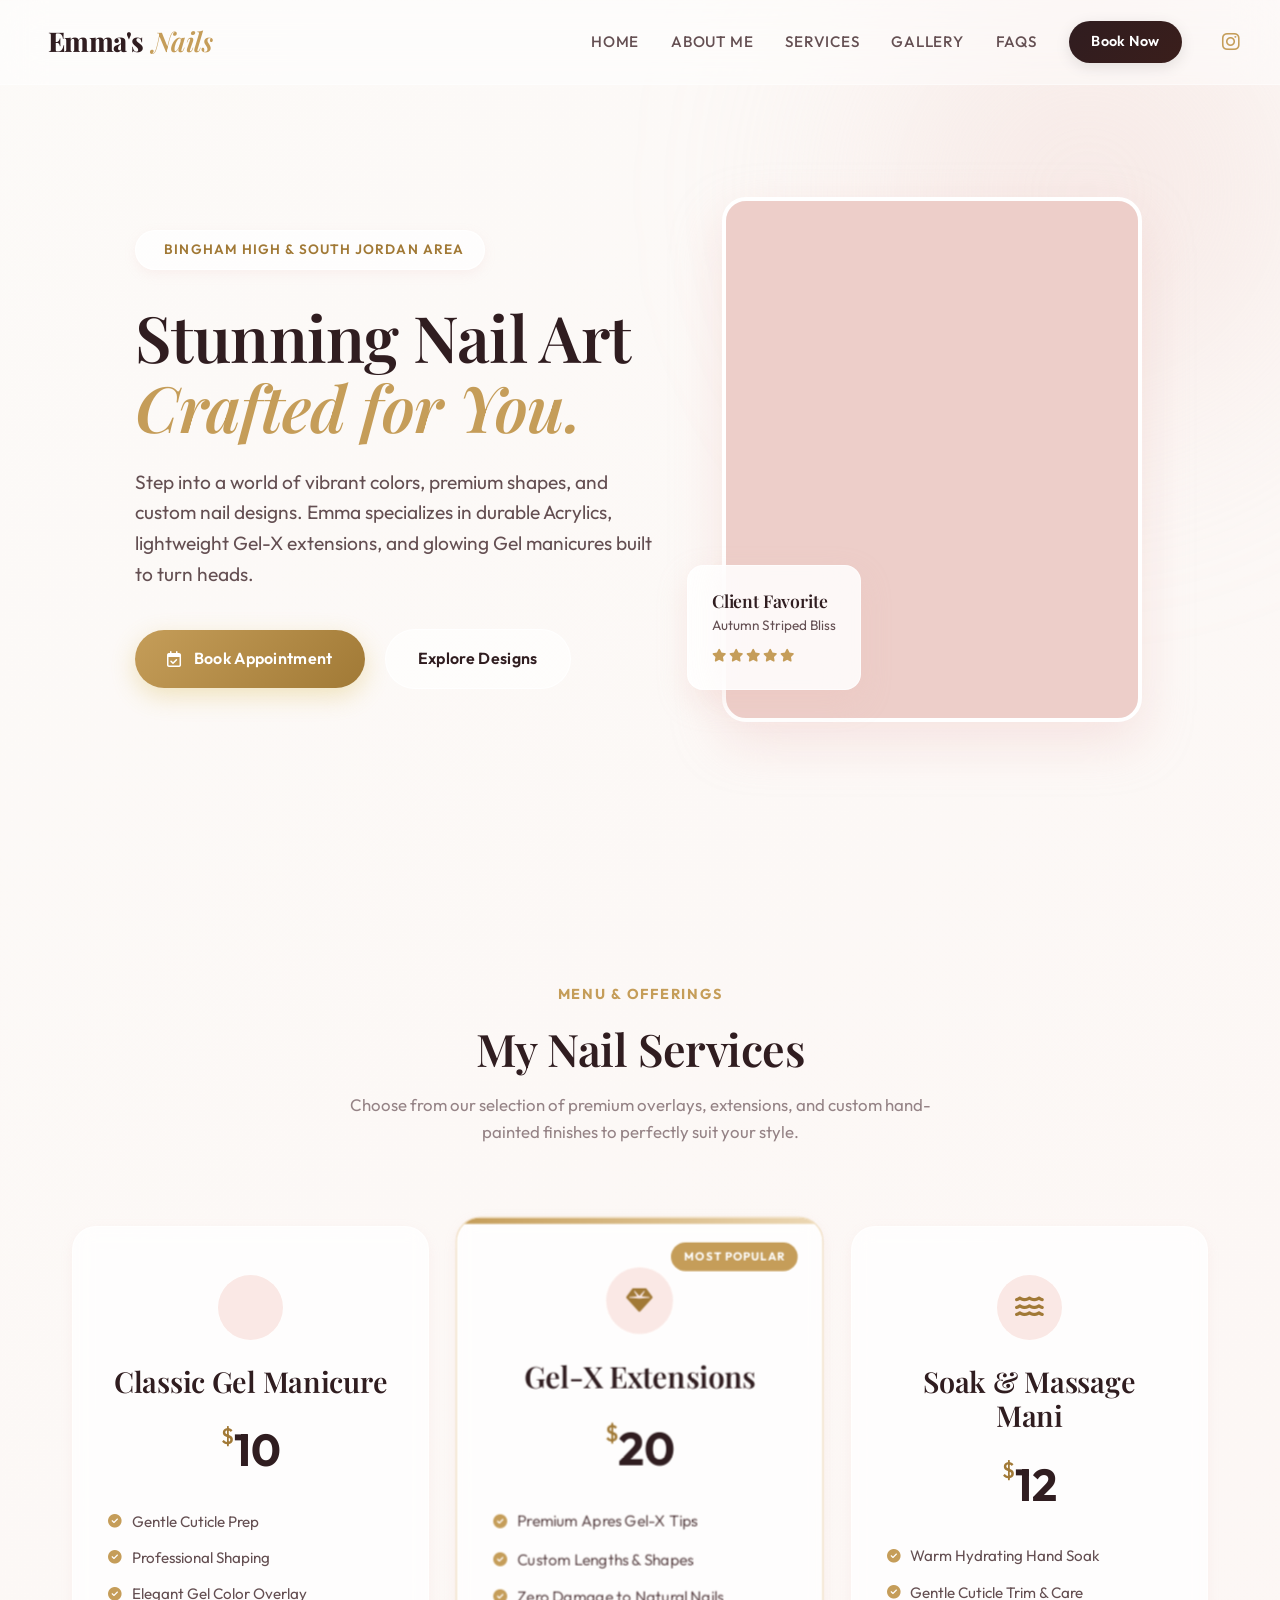
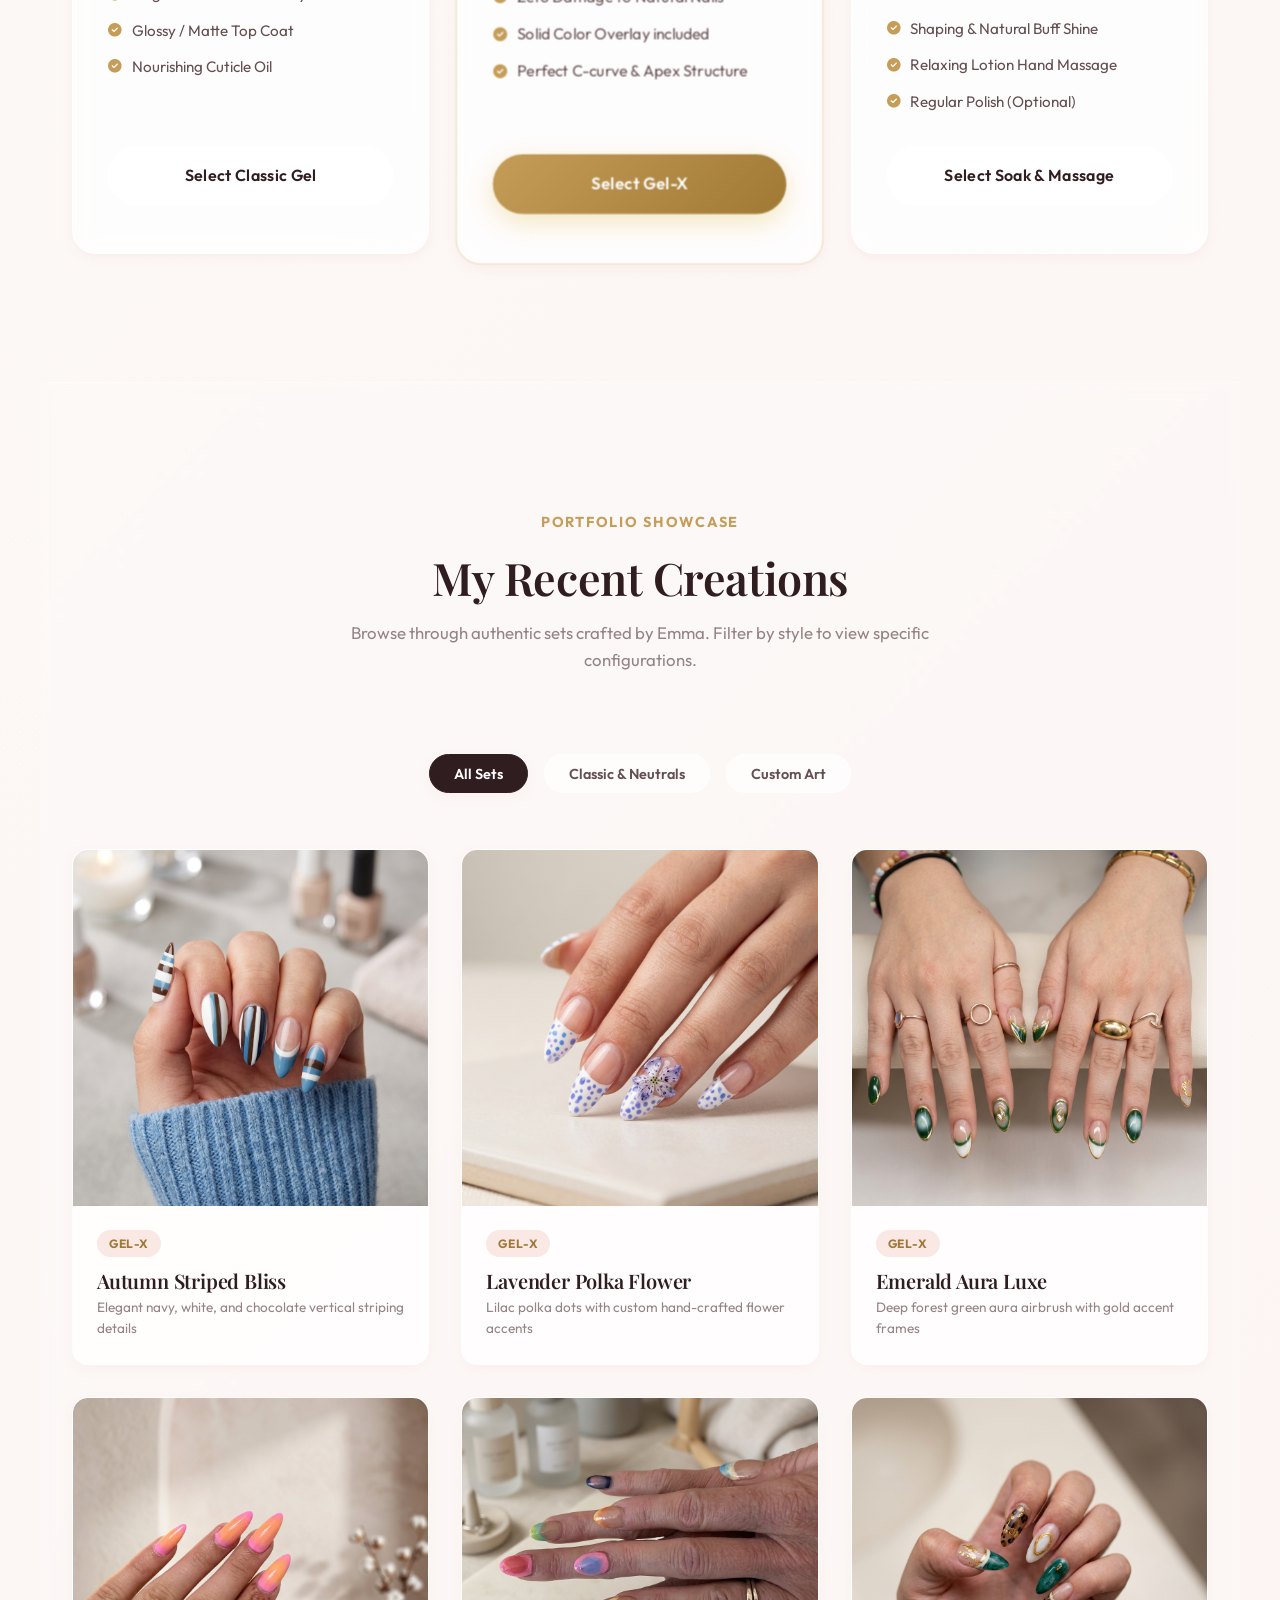
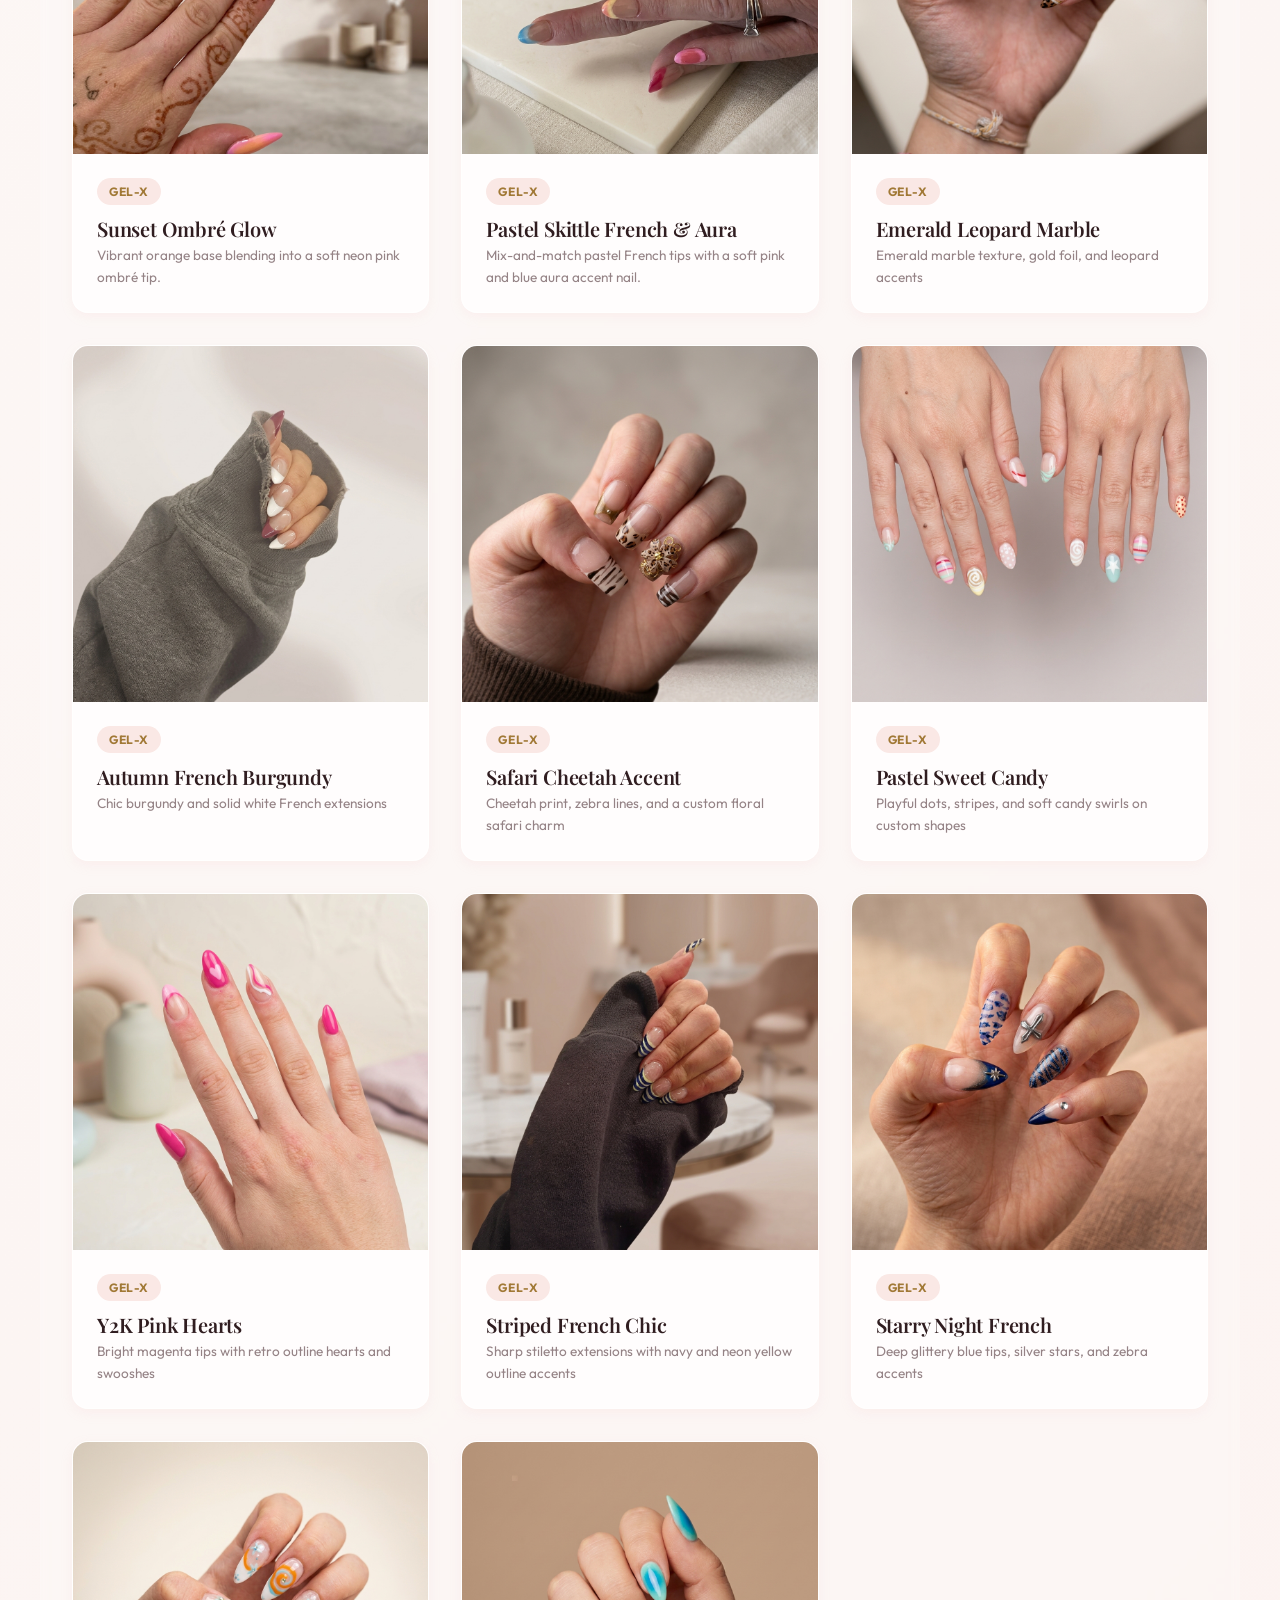
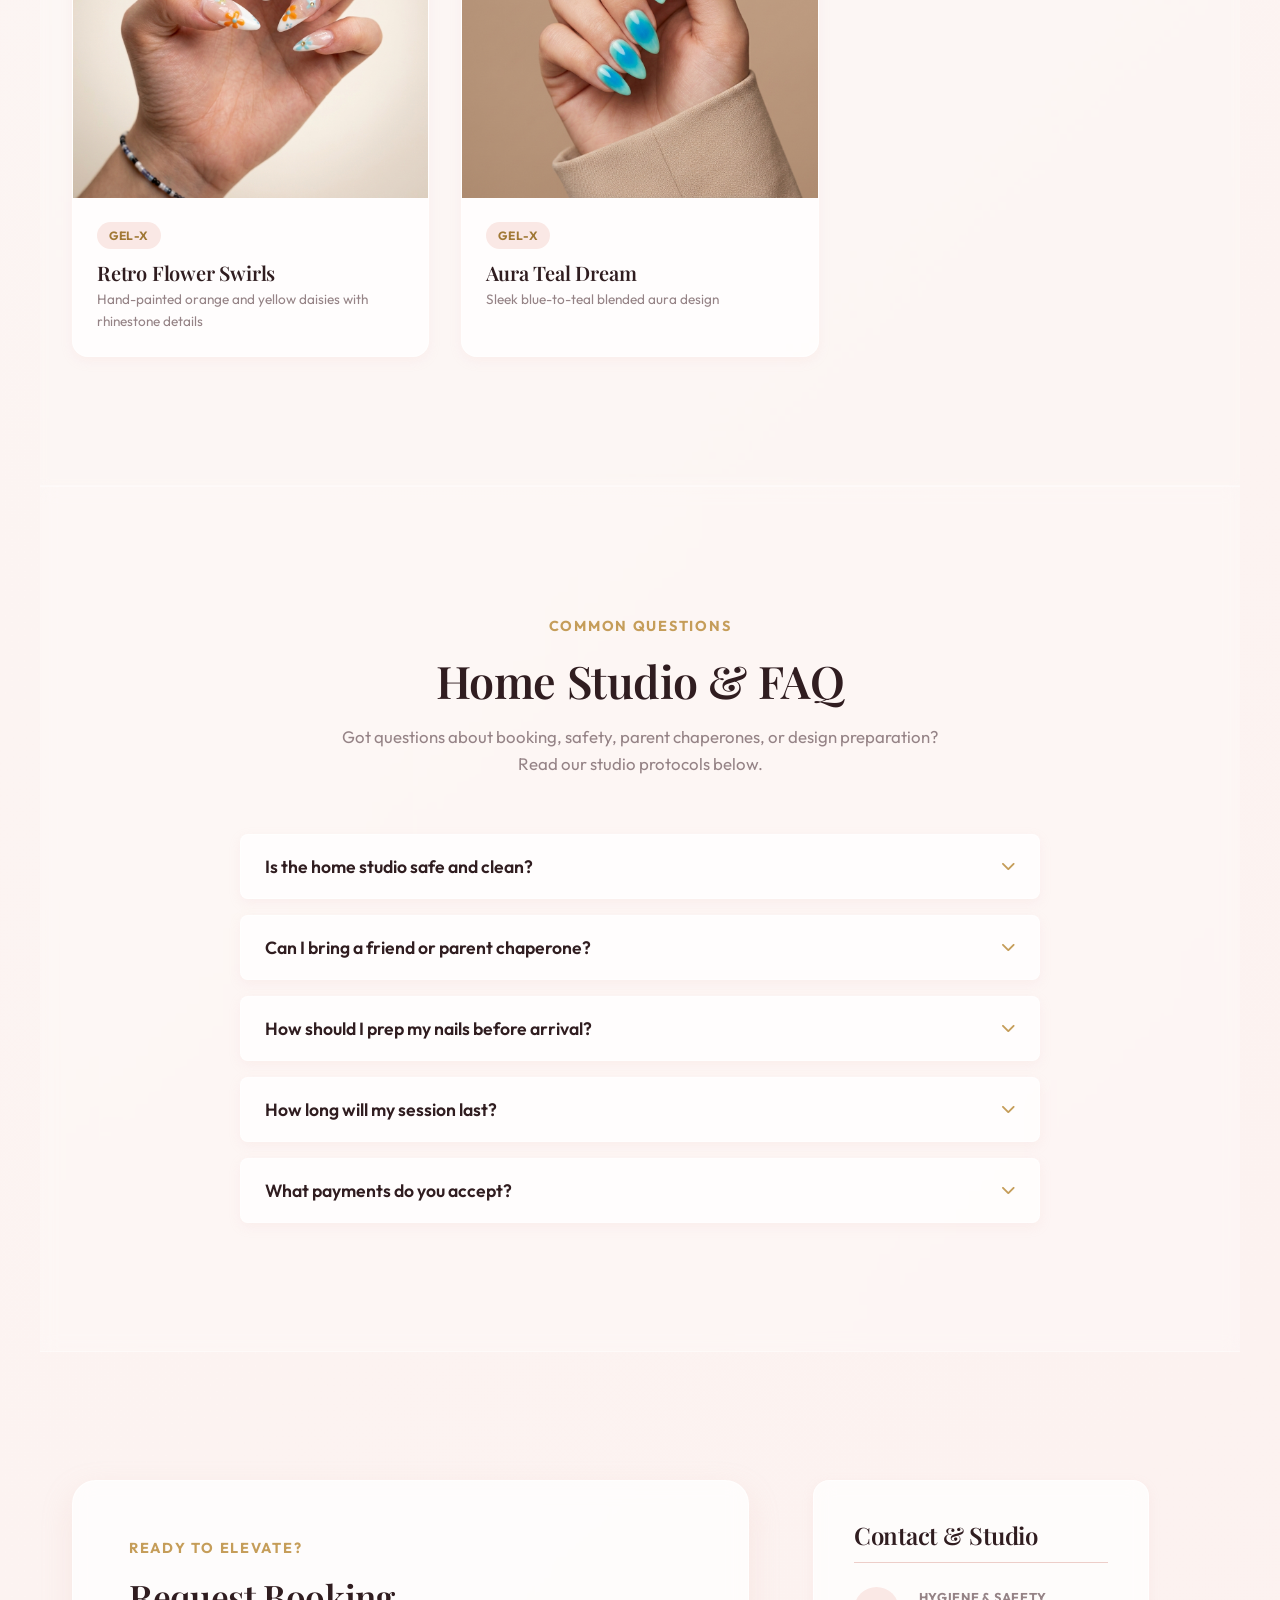
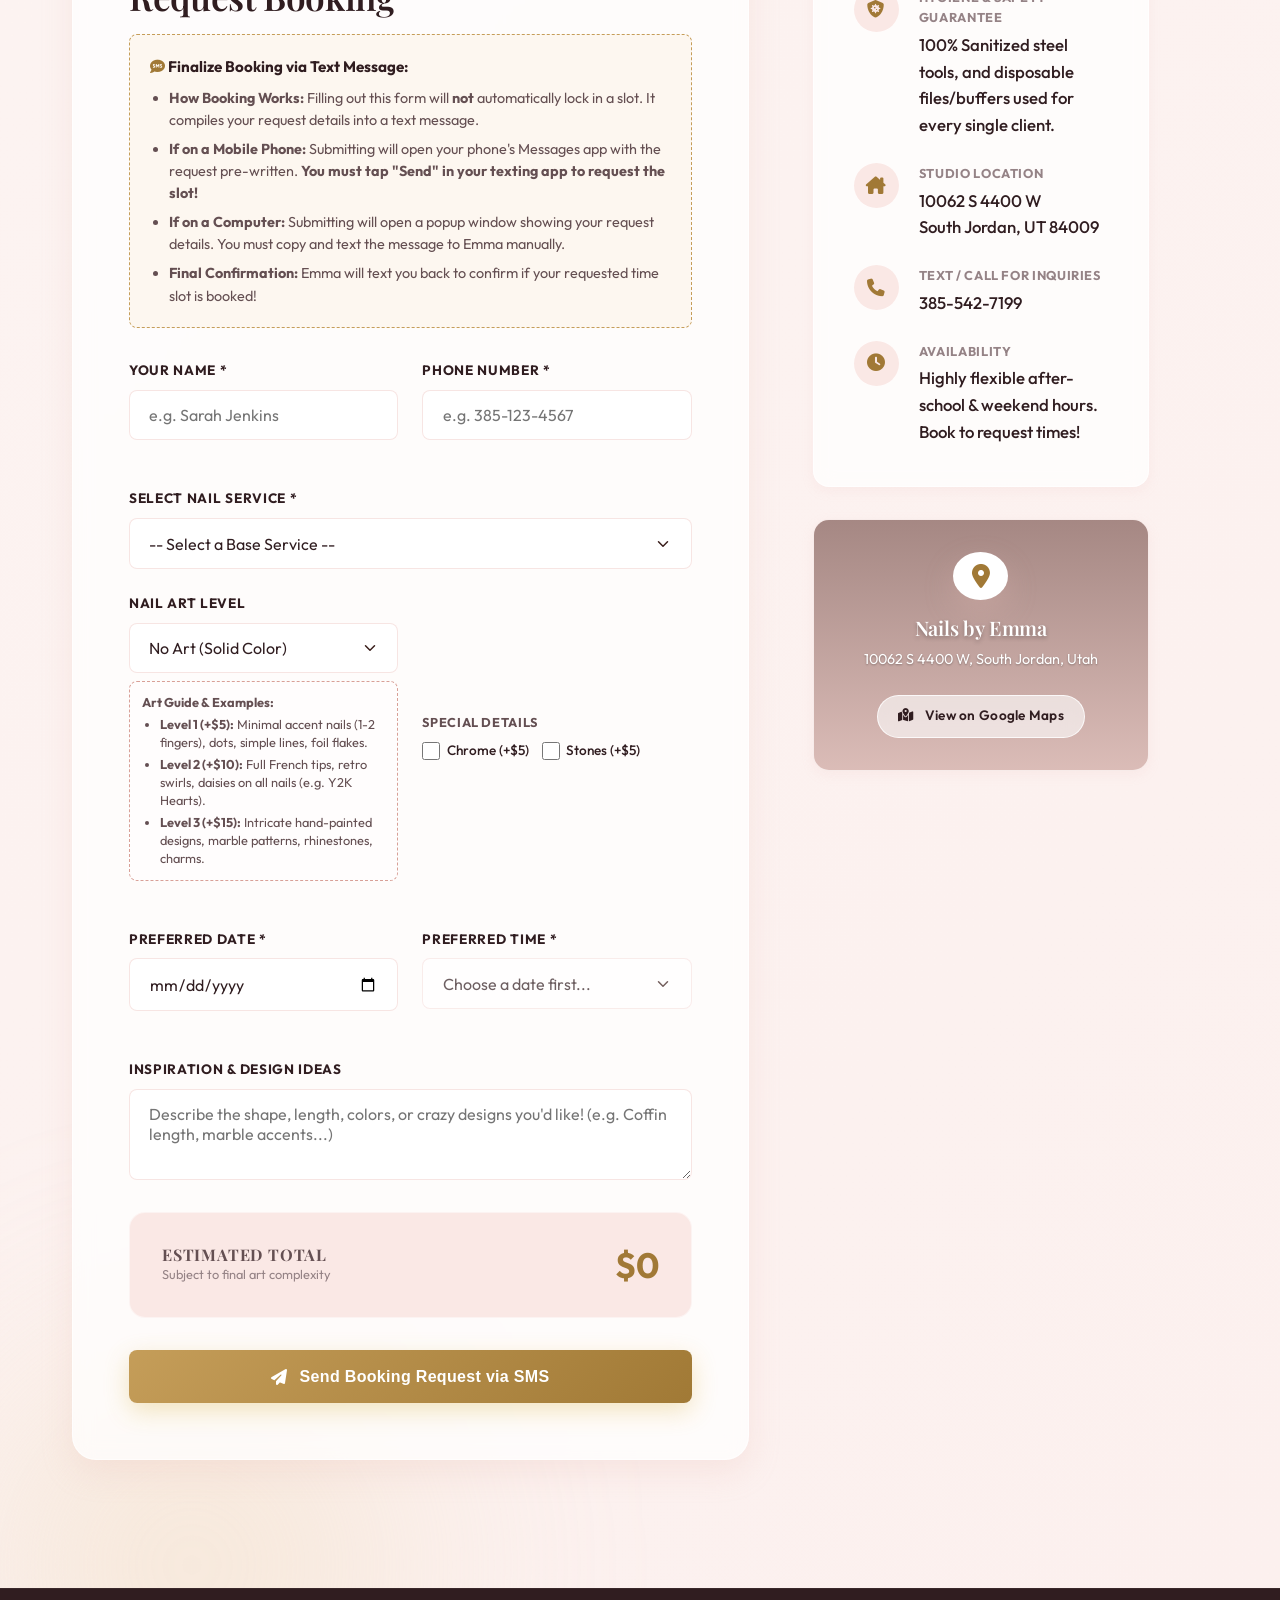
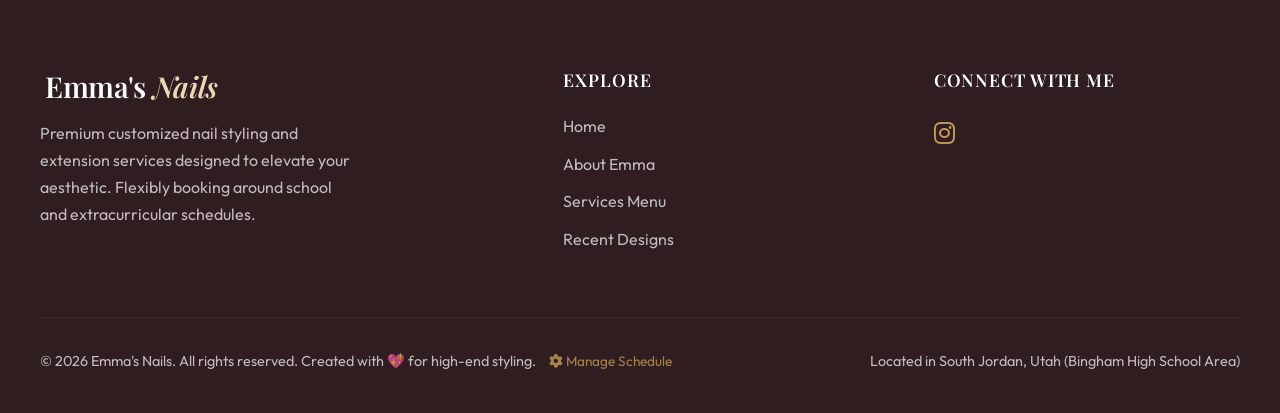
==== index.html @ b95b8daa "Move About Me section to a separate about.html page" ====
<!DOCTYPE html>
<html lang="en">
<head>
  <meta charset="UTF-8">
  <meta name="viewport" content="width=device-width, initial-scale=1.0">
  <meta name="description" content="Welcome to Nails by Emma! Exceptional custom nail designs, Gel-X extensions, durable Acrylics, and sleek Gel manicures by a local artist. Book your custom look today.">
  <meta name="keywords" content="Nail art, Gel-X, Acrylics, Gel manicure, Bingham High School nails, South Jordan nails, Emma nails, custom nails Utah">
  <meta name="author" content="Emma">
  
  <title>Emma's Nails | Premium Custom Nail Art & Services</title>

  <!-- Premium Stylesheets & CDNs -->
  <link rel="stylesheet" href="style.css">
  <link rel="stylesheet" href="https://cdnjs.cloudflare.com/ajax/libs/font-awesome/6.4.0/css/all.min.css">
</head>
<body>

  <!-- --- HEADER & NAVIGATION --- -->
  <header class="header" id="header">
    <div class="header-container">
      <a href="#home" class="logo" id="logo-link">
        <i class="fa-solid fa-sparkles" style="font-size: 1.1rem; color: var(--accent); margin-right: 0.2rem; transform: translateY(-2px);"></i>Emma's <span>Nails</span>
      </a>
      
      <button class="mobile-menu-btn" aria-label="Toggle menu" id="mobile-menu-btn">
        <span></span>
        <span></span>
        <span></span>
      </button>

      <nav class="nav" id="nav-menu">
        <a href="#home" class="nav-link" id="nav-home">Home</a>
        <a href="about.html" class="nav-link" id="nav-about">About Me</a>
        <a href="#services" class="nav-link" id="nav-services">Services</a>
        <a href="#gallery" class="nav-link" id="nav-gallery">Gallery</a>
        <a href="#faq" class="nav-link" id="nav-faq">FAQs</a>
        <a href="#book" class="nav-cta" id="nav-book">Book Now</a>
        <div class="nav-socials" style="display: flex; gap: 0.8rem; margin-left: 0.5rem; align-items: center;">
          <a href="https://instagram.com" target="_blank" aria-label="Emma's Instagram" style="font-size: 1.25rem; color: var(--accent); transition: var(--transition-fast);"><i class="fa-brands fa-instagram"></i></a>
        </div>
      </nav>
    </div>
  </header>

  <!-- --- HERO SECTION --- -->
  <section class="hero" id="home">
    <div class="hero-container">
      <div class="hero-content">
        <div class="hero-badge">
          <i class="fa-solid fa-sparkles"></i> Bingham High & South Jordan Area
        </div>
        <h1 class="hero-title">
          Stunning Nail Art <span>Crafted for You.</span>
        </h1>
        <p class="hero-desc">
          Step into a world of vibrant colors, premium shapes, and custom nail designs. Emma specializes in durable Acrylics, lightweight Gel-X extensions, and glowing Gel manicures built to turn heads.
        </p>
        <div class="hero-ctas">
          <a href="#book" class="btn btn-primary" id="hero-cta-book">
            <i class="fa-regular fa-calendar-check"></i> Book Appointment
          </a>
          <a href="#gallery" class="btn btn-secondary" id="hero-cta-gallery">
            Explore Designs
          </a>
        </div>
      </div>
      
      <div class="hero-visual">
        <div class="hero-showcase-wrapper">
          <img src="assets/striped-blue-brown.png" alt="Featured Custom Nail Design by Emma" class="hero-img" id="hero-showcase-img" loading="lazy" style="transition: opacity 0.4s ease;">
        </div>
        <div class="hero-overlay-card">
          <h4>Client Favorite</h4>
          <p id="hero-showcase-caption">Autumn Striped Bliss</p>
          <div class="stars">
            <i class="fa-solid fa-star"></i>
            <i class="fa-solid fa-star"></i>
            <i class="fa-solid fa-star"></i>
            <i class="fa-solid fa-star"></i>
            <i class="fa-solid fa-star"></i>
          </div>
        </div>
      </div>
    </div>
  </section>



  <!-- --- SERVICES SECTION --- -->
  <section class="section" id="services">
    <div class="section-header">
      <span class="section-subtitle">Menu & Offerings</span>
      <h2 class="section-title">My Nail Services</h2>
      <p class="section-desc">Choose from our selection of premium overlays, extensions, and custom hand-painted finishes to perfectly suit your style.</p>
    </div>



    <div class="services-grid">
      <!-- Classic Gel Manicure Card -->
      <div class="service-card" id="card-normal-gel">
        <div class="card-top">
          <div class="service-icon">
            <i class="fa-solid fa-sparkles"></i>
          </div>
          <h3 class="service-title">Classic Gel Manicure</h3>
          <div class="service-price"><span>$</span>10</div>
          <ul class="service-features">
            <li><i class="fa-solid fa-circle-check"></i> Gentle Cuticle Prep</li>
            <li><i class="fa-solid fa-circle-check"></i> Professional Shaping</li>
            <li><i class="fa-solid fa-circle-check"></i> Elegant Gel Color Overlay</li>
            <li><i class="fa-solid fa-circle-check"></i> Glossy / Matte Top Coat</li>
            <li><i class="fa-solid fa-circle-check"></i> Nourishing Cuticle Oil</li>
          </ul>
        </div>
        <a href="#book" class="btn btn-secondary" onclick="document.getElementById('service-select').value='normal-gel'; document.getElementById('service-select').dispatchEvent(new Event('change'));">Select Classic Gel</a>
      </div>

      <!-- Gel-X Card (Popular) -->
      <div class="service-card service-popular" id="card-gel-x">
        <span class="service-popular-badge">Most Popular</span>
        <div class="card-top">
          <div class="service-icon">
            <i class="fa-solid fa-gem"></i>
          </div>
          <h3 class="service-title">Gel-X Extensions</h3>
          <div class="service-price"><span>$</span>20</div>
          <ul class="service-features">
            <li><i class="fa-solid fa-circle-check"></i> Premium Apres Gel-X Tips</li>
            <li><i class="fa-solid fa-circle-check"></i> Custom Lengths & Shapes</li>
            <li><i class="fa-solid fa-circle-check"></i> Zero Damage to Natural Nails</li>
            <li><i class="fa-solid fa-circle-check"></i> Solid Color Overlay included</li>
            <li><i class="fa-solid fa-circle-check"></i> Perfect C-curve & Apex Structure</li>
          </ul>
        </div>
        <a href="#book" class="btn btn-primary" onclick="document.getElementById('service-select').value='gel-x'; document.getElementById('service-select').dispatchEvent(new Event('change'));">Select Gel-X</a>
      </div>

      <!-- Soak & Massage Manicure Card -->
      <div class="service-card" id="card-spa-mani">
        <div class="card-top">
          <div class="service-icon">
            <i class="fa-solid fa-water"></i>
          </div>
          <h3 class="service-title">Soak & Massage Mani</h3>
          <div class="service-price"><span>$</span>12</div>
          <ul class="service-features">
            <li><i class="fa-solid fa-circle-check"></i> Warm Hydrating Hand Soak</li>
            <li><i class="fa-solid fa-circle-check"></i> Gentle Cuticle Trim & Care</li>
            <li><i class="fa-solid fa-circle-check"></i> Shaping & Natural Buff Shine</li>
            <li><i class="fa-solid fa-circle-check"></i> Relaxing Lotion Hand Massage</li>
            <li><i class="fa-solid fa-circle-check"></i> Regular Polish (Optional)</li>
          </ul>
        </div>
        <a href="#book" class="btn btn-secondary" onclick="document.getElementById('service-select').value='spa-mani'; document.getElementById('service-select').dispatchEvent(new Event('change'));">Select Soak & Massage</a>
      </div>
    </div>
  </section>

  <!-- --- GALLERY SECTION --- -->
  <section class="section" id="gallery" style="background: rgba(255, 255, 255, 0.2); border-top: 1px solid rgba(255, 255, 255, 0.3); border-bottom: 1px solid rgba(255, 255, 255, 0.3); backdrop-filter: blur(5px);">
    <div class="section-header">
      <span class="section-subtitle">Portfolio Showcase</span>
      <h2 class="section-title">My Recent Creations</h2>
      <p class="section-desc">Browse through authentic sets crafted by Emma. Filter by style to view specific configurations.</p>
    </div>

    <!-- Portfolio Filters -->
    <div class="gallery-filters">
      <button class="filter-btn active" data-filter="all" id="btn-filter-all">All Sets</button>
      <button class="filter-btn" data-filter="classic" id="btn-filter-classic">Classic & Neutrals</button>
      <button class="filter-btn" data-filter="art" id="btn-filter-art">Custom Art</button>
    </div>

    <!-- Gallery Grid -->
    <div class="gallery-grid" id="gallery-grid">
      <!-- Dynamic Gallery Items Injected via JS -->
    </div>
  </section>
  </section>

  <!-- --- REVIEWS SECTION (Commented out until Emma has real reviews) --- -->
  <!--
  <section class="section" id="reviews" style="background: rgba(255, 255, 255, 0.15); border-top: 1px solid rgba(255, 255, 255, 0.2); border-bottom: 1px solid rgba(255, 255, 255, 0.2); backdrop-filter: blur(5px);">
    <div class="section-header">
      <span class="section-subtitle">Client Love</span>
      <h2 class="section-title">Community Reviews</h2>
      <p class="section-desc">Read real reviews from Emma's high school peers and neighborhood clients.</p>
    </div>
    <div id="reviews-container" style="display: grid; grid-template-columns: repeat(auto-fit, minmax(280px, 1fr)); gap: 2rem; max-width: 1000px; margin: 0 auto; padding: 0 1rem;">
    </div>
  </section>
  -->

  <!-- --- FAQ & HOUSE PROTOCOL SECTION --- -->
  <section class="section" id="faq" style="background: rgba(255, 255, 255, 0.25); border-top: 1px solid rgba(255, 255, 255, 0.4); border-bottom: 1px solid rgba(255, 255, 255, 0.4); backdrop-filter: blur(8px);">
    <div class="section-header" style="margin-bottom: 3.5rem;">
      <span class="section-subtitle">Common Questions</span>
      <h2 class="section-title">Home Studio & FAQ</h2>
      <p class="section-desc">Got questions about booking, safety, parent chaperones, or design preparation? Read our studio protocols below.</p>
    </div>

    <div class="faq-accordion" style="max-width: 800px; margin: 0 auto; display: flex; flex-direction: column; gap: 1rem;">
      <!-- FAQ 1 -->
      <div class="faq-item" style="background: var(--card-bg); border: 1px solid var(--card-border); border-radius: var(--radius-sm); overflow: hidden; box-shadow: var(--shadow-sm); transition: var(--transition-fast);">
        <button class="faq-trigger" style="width: 100%; display: flex; justify-content: space-between; align-items: center; padding: 1.25rem 1.5rem; background: none; border: none; text-align: left; font-size: 1.1rem; font-weight: 600; color: var(--text-dark); cursor: pointer; font-family: 'Outfit', sans-serif;">
          <span>Is the home studio safe and clean?</span>
          <i class="fa-solid fa-chevron-down" style="font-size: 0.9rem; color: var(--accent); transition: transform 0.3s ease;"></i>
        </button>
        <div class="faq-content" style="max-height: 0; overflow: hidden; transition: max-height 0.3s ease-out; background: rgba(255, 255, 255, 0.35);">
          <p style="padding: 1.25rem 1.5rem; color: var(--text-medium); font-size: 0.95rem; line-height: 1.6; margin: 0;">
            Yes, absolutely! Everything is held to the highest sanitation standards. All metal implements are clean-sanitized, and buffers, nail files, and cuticle sticks are single-use disposable. Emma works from a dedicated, clean, smoke-free workspace.
          </p>
        </div>
      </div>

      <!-- FAQ 2 -->
      <div class="faq-item" style="background: var(--card-bg); border: 1px solid var(--card-border); border-radius: var(--radius-sm); overflow: hidden; box-shadow: var(--shadow-sm); transition: var(--transition-fast);">
        <button class="faq-trigger" style="width: 100%; display: flex; justify-content: space-between; align-items: center; padding: 1.25rem 1.5rem; background: none; border: none; text-align: left; font-size: 1.1rem; font-weight: 600; color: var(--text-dark); cursor: pointer; font-family: 'Outfit', sans-serif;">
          <span>Can I bring a friend or parent chaperone?</span>
          <i class="fa-solid fa-chevron-down" style="font-size: 0.9rem; color: var(--accent); transition: transform 0.3s ease;"></i>
        </button>
        <div class="faq-content" style="max-height: 0; overflow: hidden; transition: max-height 0.3s ease-out; background: rgba(255, 255, 255, 0.35);">
          <p style="padding: 1.25rem 1.5rem; color: var(--text-medium); font-size: 0.95rem; line-height: 1.6; margin: 0;">
            Parents are always welcome to chaperone! Since it's a cozy home studio, we ask that you bring no more than one guest (a friend, a parent, or even your husband if you think he can sit still for an hour!) with you to ensure there is comfortable seating space.
          </p>
        </div>
      </div>

      <!-- FAQ 3 -->
      <div class="faq-item" style="background: var(--card-bg); border: 1px solid var(--card-border); border-radius: var(--radius-sm); overflow: hidden; box-shadow: var(--shadow-sm); transition: var(--transition-fast);">
        <button class="faq-trigger" style="width: 100%; display: flex; justify-content: space-between; align-items: center; padding: 1.25rem 1.5rem; background: none; border: none; text-align: left; font-size: 1.1rem; font-weight: 600; color: var(--text-dark); cursor: pointer; font-family: 'Outfit', sans-serif;">
          <span>How should I prep my nails before arrival?</span>
          <i class="fa-solid fa-chevron-down" style="font-size: 0.9rem; color: var(--accent); transition: transform 0.3s ease;"></i>
        </button>
        <div class="faq-content" style="max-height: 0; overflow: hidden; transition: max-height 0.3s ease-out; background: rgba(255, 255, 255, 0.35);">
          <p style="padding: 1.25rem 1.5rem; color: var(--text-medium); font-size: 0.95rem; line-height: 1.6; margin: 0;">
            Please arrive with bare, clean nails! If you have old gel, acrylic, or Gel-X that needs removal, please let Emma know in your booking request notes so she can block out an extra 20 minutes for safe, damage-free removal (+$5 fee).
          </p>
        </div>
      </div>

      <!-- FAQ 4 -->
      <div class="faq-item" style="background: var(--card-bg); border: 1px solid var(--card-border); border-radius: var(--radius-sm); overflow: hidden; box-shadow: var(--shadow-sm); transition: var(--transition-fast);">
        <button class="faq-trigger" style="width: 100%; display: flex; justify-content: space-between; align-items: center; padding: 1.25rem 1.5rem; background: none; border: none; text-align: left; font-size: 1.1rem; font-weight: 600; color: var(--text-dark); cursor: pointer; font-family: 'Outfit', sans-serif;">
          <span>How long will my session last?</span>
          <i class="fa-solid fa-chevron-down" style="font-size: 0.9rem; color: var(--accent); transition: transform 0.3s ease;"></i>
        </button>
        <div class="faq-content" style="max-height: 0; overflow: hidden; transition: max-height 0.3s ease-out; background: rgba(255, 255, 255, 0.35);">
          <p style="padding: 1.25rem 1.5rem; color: var(--text-medium); font-size: 0.95rem; line-height: 1.6; margin: 0;">
            Session times depend on the complexity of your set. Here is a general estimate (we recommend planning for an extra 10–15 minutes of buffer so Emma can ensure your set is absolutely perfect!):
            <br><br>
            • <strong>Base Service (Solid Color):</strong> ~20 to 30 minutes
            <br>
            • <strong>With Level 1 Art:</strong> ~30 to 40 minutes total
            <br>
            • <strong>With Level 2 Art:</strong> ~40 to 50 minutes total
            <br>
            • <strong>With Level 3 Art:</strong> ~50 to 65 minutes total
            <br>
            • <strong>Soak & Massage Manicure addition:</strong> Adds approx. 15 minutes
          </p>
        </div>
      </div>

      <!-- FAQ 5 -->
      <div class="faq-item" style="background: var(--card-bg); border: 1px solid var(--card-border); border-radius: var(--radius-sm); overflow: hidden; box-shadow: var(--shadow-sm); transition: var(--transition-fast);">
        <button class="faq-trigger" style="width: 100%; display: flex; justify-content: space-between; align-items: center; padding: 1.25rem 1.5rem; background: none; border: none; text-align: left; font-size: 1.1rem; font-weight: 600; color: var(--text-dark); cursor: pointer; font-family: 'Outfit', sans-serif;">
          <span>What payments do you accept?</span>
          <i class="fa-solid fa-chevron-down" style="font-size: 0.9rem; color: var(--accent); transition: transform 0.3s ease;"></i>
        </button>
        <div class="faq-content" style="max-height: 0; overflow: hidden; transition: max-height 0.3s ease-out; background: rgba(255, 255, 255, 0.35);">
          <p style="padding: 1.25rem 1.5rem; color: var(--text-medium); font-size: 0.95rem; line-height: 1.6; margin: 0;">
            Emma accepts Venmo and cash payments at the end of your appointment.
          </p>
        </div>
      </div>
    </div>
  </section>

  <!-- --- BOOKING & CONTACT SECTION --- -->
  <section class="section" id="book">
    <div class="booking-container">
      
      <!-- Interactive Form -->
      <div class="booking-form-wrapper">
        <span class="section-subtitle">Ready to Elevate?</span>
        <h2 class="form-title">Request Booking</h2>
        
        <!-- Clear SMS Workflow Warning Info Box -->
        <div style="background: rgba(212, 175, 55, 0.06); border: 1px dashed var(--accent); border-radius: var(--radius-sm); padding: 1.25rem; margin-bottom: 2rem; font-size: 0.9rem; color: var(--text-medium); line-height: 1.55; text-align: left;">
          <strong style="color: var(--text-dark); display: block; margin-bottom: 0.5rem; font-size: 0.95rem;"><i class="fa-solid fa-comment-sms" style="color: var(--accent-dark);"></i> Finalize Booking via Text Message:</strong>
          <ul style="padding-left: 1.2rem; display: flex; flex-direction: column; gap: 0.4rem; list-style-type: disc; margin: 0;">
            <li><strong>How Booking Works:</strong> Filling out this form will <strong>not</strong> automatically lock in a slot. It compiles your request details into a text message.</li>
            <li><strong>If on a Mobile Phone:</strong> Submitting will open your phone's Messages app with the request pre-written. <strong>You must tap "Send" in your texting app to request the slot!</strong></li>
            <li><strong>If on a Computer:</strong> Submitting will open a popup window showing your request details. You must copy and text the message to Emma manually.</li>
            <li><strong>Final Confirmation:</strong> Emma will text you back to confirm if your requested time slot is booked!</li>
          </ul>
        </div>
        
        <form id="booking-form">
          <div class="form-group-row">
            <div class="form-group">
              <label for="name-input">Your Name *</label>
              <input type="text" id="name-input" class="form-control" placeholder="e.g. Sarah Jenkins" required>
            </div>
            <div class="form-group">
              <label for="phone-input">Phone Number *</label>
              <input type="tel" id="phone-input" class="form-control" placeholder="e.g. 385-123-4567" required>
            </div>
          </div>

          <div class="form-group">
            <label for="service-select">Select Nail Service *</label>
            <select id="service-select" class="form-control" required>
              <option value="" disabled selected>-- Select a Base Service --</option>
              <option value="gel-x">Gel-X Extensions ($20)</option>
              <option value="normal-gel">Classic Gel Manicure ($10)</option>
              <option value="spa-mani">Soak & Massage Manicure ($12)</option>
            </select>
          </div>

          <div class="form-group-row">
            <div class="form-group">
              <label for="art-tier-select">Nail Art Level</label>
              <select id="art-tier-select" class="form-control">
                <option value="none" selected>No Art (Solid Color)</option>
                <option value="tier1">Level 1: Simple (+$5)</option>
                <option value="tier2">Level 2: Moderate (+$10)</option>
                <option value="tier3">Level 3: Detailed (+$15)</option>
              </select>
              <div class="art-level-guide" style="margin-top: 0.5rem; font-size: 0.8rem; line-height: 1.4; color: var(--text-medium); background: rgba(255,255,255,0.4); border-radius: var(--radius-sm); padding: 0.75rem; border: 1px dashed var(--primary-dark); text-align: left;">
                <strong>Art Guide & Examples:</strong>
                <ul style="padding-left: 1.1rem; margin-top: 0.25rem; display: flex; flex-direction: column; gap: 0.25rem; list-style-type: disc;">
                  <li><strong>Level 1 (+$5):</strong> Minimal accent nails (1-2 fingers), dots, simple lines, foil flakes.</li>
                  <li><strong>Level 2 (+$10):</strong> Full French tips, retro swirls, daisies on all nails (e.g. Y2K Hearts).</li>
                  <li><strong>Level 3 (+$15):</strong> Intricate hand-painted designs, marble patterns, rhinestones, charms.</li>
                </ul>
              </div>
            </div>
            <div class="form-group" style="display: flex; flex-direction: column; justify-content: center;">
              <label style="margin-bottom: 0.5rem; font-size: 0.8rem; font-weight: 700; text-transform: uppercase; color: var(--text-medium); letter-spacing: 0.05em;">Special Details</label>
              <div style="display: flex; flex-wrap: wrap; gap: 0.8rem;">
                <div style="display: flex; align-items: center; gap: 0.4rem;">
                  <input type="checkbox" id="addon-chrome" value="chrome" class="addon-checkbox" style="width: 18px; height: 18px; accent-color: var(--accent);">
                  <label for="addon-chrome" style="margin-bottom: 0; font-size: 0.85rem; font-weight: 500; text-transform: none; letter-spacing: 0;">Chrome (+$5)</label>
                </div>
                <div style="display: flex; align-items: center; gap: 0.4rem;">
                  <input type="checkbox" id="addon-stones" value="rhinestones" class="addon-checkbox" style="width: 18px; height: 18px; accent-color: var(--accent);">
                  <label for="addon-stones" style="margin-bottom: 0; font-size: 0.85rem; font-weight: 500; text-transform: none; letter-spacing: 0;">Stones (+$5)</label>
                </div>
              </div>
            </div>
          </div>

          <div class="form-group-row">
            <div class="form-group">
              <label for="date-input">Preferred Date *</label>
              <input type="date" id="date-input" class="form-control" required>
            </div>
            <div class="form-group">
              <label for="time-select">Preferred Time *</label>
              <select id="time-select" class="form-control" required disabled>
                <option value="" disabled selected>Choose a date first...</option>
              </select>
            </div>
          </div>

          <div class="form-group">
            <label for="notes-input">Inspiration & Design Ideas</label>
            <textarea id="notes-input" rows="3" class="form-control" placeholder="Describe the shape, length, colors, or crazy designs you'd like! (e.g. Coffin length, marble accents...)"></textarea>
          </div>

          <!-- Active Price Estimator box -->
          <div class="price-estimator">
            <div class="estimator-info">
              <h4>Estimated Total</h4>
              <p>Subject to final art complexity</p>
            </div>
            <div class="estimator-total" id="estimated-total">$0</div>
          </div>

          <!-- Direct call warning CTA -->
          <div id="desktop-direct-link" style="margin-bottom: 1.5rem; font-size: 0.9rem; text-align: center; color: var(--text-medium);">
            Prefer to call or text directly? <a href="tel:3855427199" style="font-weight: 700; color: var(--accent-dark); text-decoration: underline;"><i class="fa-solid fa-phone-volume"></i> Tap here to Call / Text Emma</a>
          </div>

          <button type="submit" class="btn btn-primary" style="width: 100%; border-radius: var(--radius-sm); padding: 1.1rem;" id="btn-submit-booking">
            <i class="fa-solid fa-paper-plane"></i> Send Booking Request via SMS
          </button>
        </form>
      </div>

      <!-- Contact Info & Map Card -->
      <div class="contact-info-wrapper">
        <div class="contact-card">
          <h3 class="contact-card-title">Contact & Studio</h3>
          <ul class="contact-list">
            
            <li class="contact-item">
              <div class="contact-icon">
                <i class="fa-solid fa-shield-virus"></i>
              </div>
              <div class="contact-details">
                <h5>Hygiene & Safety Guarantee</h5>
                <p>100% Sanitized steel tools, and disposable files/buffers used for every single client.</p>
              </div>
            </li>

            <li class="contact-item">
              <div class="contact-icon">
                <i class="fa-solid fa-house-chimney"></i>
              </div>
              <div class="contact-details">
                <h5>Studio Location</h5>
                <p>10062 S 4400 W<br>South Jordan, UT 84009</p>
              </div>
            </li>

            <li class="contact-item">
              <div class="contact-icon">
                <i class="fa-solid fa-phone"></i>
              </div>
              <div class="contact-details">
                <h5>Text / Call for Inquiries</h5>
                <a href="tel:3855427199">385-542-7199</a>
              </div>
            </li>

            <li class="contact-item">
              <div class="contact-icon">
                <i class="fa-solid fa-clock"></i>
              </div>
              <div class="contact-details">
                <h5>Availability</h5>
                <p>Highly flexible after-school & weekend hours. Book to request times!</p>
              </div>
            </li>

          </ul>
        </div>

        <!-- Simulated Maps Widget -->
        <div class="location-map-mock">
          <!-- Elegant vector styled map mock -->
          <div class="map-overlay">
            <div class="map-pin">
              <i class="fa-solid fa-location-dot"></i>
            </div>
            <h4>Nails by Emma</h4>
            <p>10062 S 4400 W, South Jordan, Utah</p>
            <a href="https://maps.google.com/?q=10062+S+4400+W,+South+Jordan,+UT" target="_blank" class="btn btn-secondary" style="font-size: 0.85rem; padding: 0.6rem 1.25rem;" id="btn-view-maps">
              <i class="fa-solid fa-map-location-dot"></i> View on Google Maps
            </a>
          </div>
        </div>
      </div>

    </div>
  </section>

  <!-- --- FOOTER --- -->
  <footer class="footer">
    <div class="footer-container">
      <div class="footer-brand">
        <h3><i class="fa-solid fa-sparkles" style="font-size: 1.1rem; color: var(--accent); margin-right: 0.3rem;"></i>Emma's <span>Nails</span></h3>
        <p>Premium customized nail styling and extension services designed to elevate your aesthetic. Flexibly booking around school and extracurricular schedules.</p>
      </div>
      
      <div class="footer-links">
        <h4>Explore</h4>
        <ul>
          <li><a href="#home">Home</a></li>
          <li><a href="about.html">About Emma</a></li>
          <li><a href="#services">Services Menu</a></li>
          <li><a href="#gallery">Recent Designs</a></li>
        </ul>
      </div>

      <div class="footer-links">
        <h4>Connect With Me</h4>
        <ul style="display: flex; gap: 1rem; font-size: 1.5rem; margin-top: 0.5rem; list-style: none;">
          <li><a href="https://instagram.com" target="_blank" aria-label="Emma's Instagram" style="color: var(--accent); transition: var(--transition-fast);"><i class="fa-brands fa-instagram"></i></a></li>
        </ul>
      </div>
    </div>
    
    <div class="footer-bottom">
      <p>&copy; 2026 Emma's Nails. All rights reserved. Created with 💖 for high-end styling. <a href="#admin" id="admin-toggle-btn" style="margin-left: 10px; color: var(--accent); opacity: 0.8; font-size: 0.85rem;"><i class="fa-solid fa-gear"></i> Manage Schedule</a></p>
      <p>Located in South Jordan, Utah (Bingham High School Area)</p>
    </div>
  </footer>

  <!-- --- SECRET ADMIN SCHEDULER MODAL --- -->
  <div class="admin-modal" id="admin-modal" style="position: fixed; inset: 0; background: rgba(58, 30, 27, 0.6); backdrop-filter: blur(8px); display: flex; align-items: center; justify-content: center; z-index: 2000; opacity: 0; visibility: hidden; transition: all 0.3s ease;">
    <div class="admin-modal-content" style="background: var(--bg-light); border: 1px solid var(--card-border); border-radius: var(--radius-lg); padding: 2.5rem; width: 90%; max-width: 500px; box-shadow: var(--shadow-lg); position: relative;">
      <button id="admin-close-btn" style="position: absolute; top: 1.5rem; right: 1.5rem; background: none; border: none; font-size: 1.25rem; color: var(--text-medium); cursor: pointer;"><i class="fa-solid fa-xmark"></i></button>
      
      <!-- Passcode Form -->
      <div id="admin-login-view">
        <h3 style="font-size: 1.6rem; color: var(--text-dark); margin-bottom: 1rem; font-family: 'Playfair Display', serif;"><i class="fa-solid fa-lock"></i> Emma's Settings</h3>
        <p style="color: var(--text-medium); font-size: 0.95rem; margin-bottom: 1.5rem;">Enter your passcode to manage availability, block days off, or change your schedule.</p>
        <div class="form-group" style="margin-bottom: 1.5rem;">
          <input type="password" id="admin-passcode" class="form-control" placeholder="Passcode (Default: emma123)">
        </div>
        <button id="admin-login-btn" class="btn btn-primary" style="width: 100%; border-radius: var(--radius-sm);">Unlock Settings</button>
      </div>

      <!-- Schedule Manager Panel (Initially Hidden) -->
      <div id="admin-dashboard-view" style="display: none; max-height: 85vh; overflow-y: auto; padding-right: 0.5rem;">
        <h3 style="font-size: 1.6rem; color: var(--text-dark); margin-bottom: 0.25rem; font-family: 'Playfair Display', serif;"><i class="fa-solid fa-calendar-check"></i> Manage Schedule</h3>
        <p style="color: var(--text-medium); font-size: 0.85rem; margin-bottom: 1.25rem;">Select one or more dates in the next 30 days below to update her schedule in batches.</p>
        
        <!-- Interactive Date Grid -->
        <h4 style="font-size: 1.05rem; color: var(--text-dark); margin-bottom: 0.5rem; font-family: 'Playfair Display', serif;">Select Dates to Modify</h4>
        <div id="admin-date-grid" style="display: grid; grid-template-columns: repeat(3, 1fr); gap: 0.5rem; max-height: 230px; overflow-y: auto; background: rgba(255, 255, 255, 0.45); border: 1px solid var(--card-border); border-radius: var(--radius-sm); padding: 0.6rem; margin-bottom: 1.5rem;">
          <!-- JavaScript Populated Grid -->
        </div>

        <div style="display: flex; gap: 0.5rem; justify-content: flex-end; margin-top: -1.25rem; margin-bottom: 1.25rem;">
          <button id="admin-select-all-btn" style="background: none; border: none; font-size: 0.75rem; font-weight: 700; color: var(--accent-dark); cursor: pointer;">Select All</button>
          <span style="font-size: 0.75rem; color: var(--text-light);">|</span>
          <button id="admin-clear-select-btn" style="background: none; border: none; font-size: 0.75rem; font-weight: 700; color: var(--text-light); cursor: pointer;">Clear Selection</button>
        </div>

        <!-- Batch Actions Form -->
        <h4 style="font-size: 1.05rem; color: var(--text-dark); margin-bottom: 0.75rem; border-top: 1px solid var(--primary-medium); padding-top: 1rem; font-family: 'Playfair Display', serif;">Apply Actions to Selected Dates</h4>
        
        <!-- Hours Input Row -->
        <div style="display: flex; gap: 0.8rem; margin-bottom: 1rem;">
          <div style="flex: 1; display: flex; flex-direction: column;">
            <label style="font-size: 0.75rem; font-weight: 700; margin-bottom: 0.25rem; text-transform: uppercase; color: var(--text-medium);">Start Time</label>
            <input type="time" id="batch-start-time" class="form-control" style="padding: 0.5rem 0.8rem;">
          </div>
          <div style="flex: 1; display: flex; flex-direction: column;">
            <label style="font-size: 0.75rem; font-weight: 700; margin-bottom: 0.25rem; text-transform: uppercase; color: var(--text-medium);">End Time</label>
            <input type="time" id="batch-end-time" class="form-control" style="padding: 0.5rem 0.8rem;">
          </div>
        </div>

        <!-- Buttons Row -->
        <div style="display: flex; flex-direction: column; gap: 0.6rem; margin-bottom: 1.75rem;">
          <button id="batch-apply-hours-btn" class="btn btn-primary" style="width: 100%; border-radius: var(--radius-sm); padding: 0.75rem; font-size: 0.95rem;">
            <i class="fa-solid fa-clock"></i> Apply Custom Hours
          </button>
          
          <div style="display: flex; gap: 0.6rem;">
            <button id="batch-block-btn" class="btn btn-secondary" style="flex: 1; border-radius: var(--radius-sm); border: 1px solid #e74c3c; color: #e74c3c; padding: 0.75rem; font-size: 0.9rem; background: rgba(231, 76, 60, 0.05);">
              <i class="fa-solid fa-ban"></i> Mark Not Available
            </button>
            <button id="batch-reset-btn" class="btn btn-secondary" style="flex: 1; border-radius: var(--radius-sm); padding: 0.75rem; font-size: 0.9rem; border: 1px solid var(--text-light);">
              <i class="fa-solid fa-rotate-left"></i> Reset to Default
            </button>
          </div>
        </div>

        <button id="admin-save-btn" class="btn btn-primary" style="width: 100%; border-radius: var(--radius-sm); padding: 1rem;">Save Schedule Changes</button>

        <!-- Review Generator Form -->
        <h4 style="font-size: 1.05rem; color: var(--text-dark); margin-top: 2rem; margin-bottom: 0.75rem; border-top: 1px solid var(--primary-medium); padding-top: 1rem; font-family: 'Playfair Display', serif;"><i class="fa-solid fa-pen-to-square"></i> Review Code Generator</h4>
        <p style="color: var(--text-medium); font-size: 0.8rem; margin-bottom: 1rem;">Paste reviews Emma receives from text messages here to generate a code snippet she can add to her website database.</p>
        
        <div class="form-group" style="margin-bottom: 0.8rem;">
          <label style="font-size: 0.75rem; font-weight: 700; text-transform: uppercase; color: var(--text-medium); text-align: left; display: block; margin-bottom: 0.25rem;">Client Name</label>
          <input type="text" id="review-client-name" class="form-control" style="padding: 0.5rem;" placeholder="e.g. Sarah Jenkins">
        </div>
        
        <div class="form-group" style="margin-bottom: 0.8rem;">
          <label style="font-size: 0.75rem; font-weight: 700; text-transform: uppercase; color: var(--text-medium); text-align: left; display: block; margin-bottom: 0.25rem;">Rating</label>
          <select id="review-stars" class="form-control" style="padding: 0.5rem;">
            <option value="5" selected>5 Stars ⭐⭐⭐⭐⭐</option>
            <option value="4">4 Stars ⭐⭐⭐⭐</option>
            <option value="3">3 Stars ⭐⭐⭐</option>
          </select>
        </div>

        <div class="form-group" style="margin-bottom: 1rem;">
          <label style="font-size: 0.75rem; font-weight: 700; text-transform: uppercase; color: var(--text-medium); text-align: left; display: block; margin-bottom: 0.25rem;">Review Text</label>
          <textarea id="review-content" class="form-control" rows="2" style="padding: 0.5rem;" placeholder="e.g. Emma did an amazing job on my French tips!"></textarea>
        </div>

        <button id="generate-review-btn" class="btn btn-secondary" style="width: 100%; border-radius: var(--radius-sm); padding: 0.75rem; font-size: 0.9rem; margin-bottom: 1rem; border: 1px solid var(--accent-dark); color: var(--accent-dark); background: transparent;">
          Generate Review Code
        </button>

        <div id="review-output-wrapper" style="display: none; margin-bottom: 1.5rem; text-align: left;">
          <label style="font-size: 0.75rem; font-weight: 700; text-transform: uppercase; color: var(--text-medium); display: block; margin-bottom: 0.25rem;">Copy this code:</label>
          <textarea id="review-code-output" class="form-control" rows="2" style="font-family: monospace; font-size: 0.75rem; padding: 0.5rem; background: #eee; width: 100%;" readonly></textarea>
          <button id="copy-review-code-btn" class="btn btn-primary" style="width: 100%; border-radius: var(--radius-sm); padding: 0.6rem; font-size: 0.85rem; margin-top: 0.5rem;">
            <i class="fa-solid fa-copy"></i> Copy Code
          </button>
        </div>
      </div>
    </div>
  </div>

  <!-- --- DESKTOP FALLBACK MODAL --- -->
  <div class="admin-modal" id="desktop-modal" style="position: fixed; inset: 0; background: rgba(58, 30, 27, 0.6); backdrop-filter: blur(8px); display: flex; align-items: center; justify-content: center; z-index: 2000; opacity: 0; visibility: hidden; transition: all 0.3s ease;">
    <div class="admin-modal-content" style="background: var(--bg-light); border: 1px solid var(--card-border); border-radius: var(--radius-lg); padding: 2.5rem; width: 90%; max-width: 500px; box-shadow: var(--shadow-lg); position: relative; text-align: left;">
      <button id="desktop-close-btn" style="position: absolute; top: 1.5rem; right: 1.5rem; background: none; border: none; font-size: 1.25rem; color: var(--text-medium); cursor: pointer;"><i class="fa-solid fa-xmark"></i></button>
      
      <h3 style="font-size: 1.6rem; color: var(--text-dark); margin-bottom: 1rem; font-family: 'Playfair Display', serif;"><i class="fa-solid fa-mobile-screen"></i> Text Your Request</h3>
      <p style="color: var(--text-medium); font-size: 0.95rem; margin-bottom: 1.5rem;">Since you are on a computer, please text your booking details to Emma at <strong style="color: var(--accent-dark);">385-542-7199</strong>. Copy the prefilled text below:</p>
      
      <div class="form-group" style="margin-bottom: 1.5rem;">
        <textarea id="desktop-sms-text" class="form-control" rows="8" style="width: 100%; font-size: 0.9rem; padding: 0.75rem; background: rgba(255,255,255,0.5);" readonly></textarea>
      </div>
      
      <button id="desktop-copy-btn" class="btn btn-primary" style="width: 100%; border-radius: var(--radius-sm);"><i class="fa-solid fa-copy"></i> Copy Message Text</button>
    </div>
  </div>

  <!-- --- TOAST ALERTS DIALOG --- -->
  <div class="toast-notification">
    <i class="fa-solid fa-circle-check"></i> Request compiled! Launching SMS...
  </div>

  <!-- --- FLOATING FAST BOOK BUTTON --- -->
  <a href="#book" class="floating-book-btn" aria-label="Book appointment now" id="floating-book-btn">
    <i class="fa-solid fa-calendar-days"></i>
  </a>

  <!-- Main JavaScript File -->
  <script src="app.js"></script>
</body>
</html>
---- style.css ----
@import url('https://fonts.googleapis.com/css2?family=Playfair+Display:ital,wght@0,400..900;1,400..900&family=Outfit:wght@100..900&display=swap');

/* --- CUSTOM VARIABLES --- */
:root {
  --primary-hue: 8;
  --primary: hsl(var(--primary-hue), 70%, 94%);
  --primary-medium: hsl(var(--primary-hue), 50%, 86%);
  --primary-dark: hsl(var(--primary-hue), 45%, 72%);
  --accent: hsl(38, 48%, 56%); /* Soft Luxury Gold */
  --accent-light: hsl(38, 60%, 82%);
  --accent-dark: hsl(38, 50%, 42%);
  --bg-light: hsl(30, 45%, 98%);
  --bg-gradient: linear-gradient(135deg, hsl(30, 45%, 98%) 0%, hsl(8, 70%, 96%) 100%);
  --card-bg: rgba(255, 255, 255, 0.75);
  --card-border: rgba(255, 255, 255, 0.6);
  --text-dark: hsl(350, 25%, 15%);
  --text-medium: hsl(350, 12%, 35%);
  --text-light: hsl(350, 8%, 55%);
  --success: hsl(145, 45%, 45%);
  --shadow-sm: 0 4px 12px rgba(235, 190, 185, 0.15);
  --shadow-md: 0 12px 30px rgba(235, 190, 185, 0.25);
  --shadow-lg: 0 20px 50px rgba(235, 190, 185, 0.35);
  --radius-sm: 8px;
  --radius-md: 16px;
  --radius-lg: 24px;
  --radius-round: 50px;
  --transition-smooth: all 0.4s cubic-bezier(0.16, 1, 0.3, 1);
  --transition-fast: all 0.2s ease;
}

/* --- BASE STYLES --- */
* {
  box-sizing: border-box;
  margin: 0;
  padding: 0;
}

html {
  scroll-behavior: smooth;
  font-size: 16px;
}

body {
  font-family: 'Outfit', sans-serif;
  background: var(--bg-gradient);
  color: var(--text-dark);
  min-height: 100vh;
  line-height: 1.6;
  overflow-x: hidden;
  position: relative;
}

/* Decorative Background Blobs */
body::before,
body::after {
  content: '';
  position: absolute;
  width: 50vw;
  height: 50vw;
  border-radius: 50%;
  filter: blur(100px);
  z-index: -1;
  opacity: 0.5;
  pointer-events: none;
}

body::before {
  top: -10vw;
  right: -10vw;
  background: radial-gradient(circle, var(--primary-medium) 0%, transparent 70%);
}

body::after {
  bottom: 10vw;
  left: -10vw;
  background: radial-gradient(circle, var(--accent-light) 0%, transparent 70%);
}

/* Typography styles */
h1, h2, h3, h4 {
  font-family: 'Playfair Display', serif;
  font-weight: 600;
  letter-spacing: -0.01em;
  line-height: 1.2;
}

a {
  text-decoration: none;
  color: inherit;
  transition: var(--transition-fast);
}

img {
  max-width: 100%;
  height: auto;
  display: block;
}

/* --- HEADER / NAVIGATION --- */
.header {
  position: fixed;
  top: 0;
  left: 0;
  width: 100%;
  z-index: 1000;
  background: rgba(255, 255, 255, 0.45);
  backdrop-filter: blur(20px);
  -webkit-backdrop-filter: blur(20px);
  border-bottom: 1px solid rgba(255, 255, 255, 0.4);
  padding: 1.25rem 2rem;
  transition: var(--transition-smooth);
}

.header.scrolled {
  padding: 0.8rem 2rem;
  background: rgba(255, 255, 255, 0.85);
  box-shadow: var(--shadow-sm);
}

.header-container {
  max-width: 1200px;
  margin: 0 auto;
  display: flex;
  justify-content: space-between;
  align-items: center;
}

.logo {
  display: flex;
  align-items: center;
  gap: 0.3rem;
  font-size: 1.7rem;
  font-weight: 800;
  font-family: 'Playfair Display', serif;
  color: var(--text-dark);
  letter-spacing: -0.02em;
  transition: var(--transition-smooth);
}

.logo span {
  color: var(--accent);
  font-style: italic;
  font-weight: 600;
  margin-left: 0.2rem;
}

.logo:hover {
  transform: scale(1.02);
  opacity: 0.95;
}

.nav {
  display: flex;
  gap: 2rem;
  align-items: center;
}

.nav-link {
  font-size: 0.95rem;
  font-weight: 500;
  color: var(--text-medium);
  letter-spacing: 0.05em;
  text-transform: uppercase;
  position: relative;
  padding: 0.25rem 0;
}

.nav-link::after {
  content: '';
  position: absolute;
  bottom: 0;
  left: 0;
  width: 0;
  height: 2px;
  background: var(--accent);
  transition: var(--transition-smooth);
}

.nav-link:hover {
  color: var(--text-dark);
}

.nav-link:hover::after {
  width: 100%;
}

.nav-cta {
  background: linear-gradient(135deg, var(--text-dark) 0%, #3a1e1b 100%);
  color: #fff;
  padding: 0.6rem 1.4rem;
  border-radius: var(--radius-round);
  font-weight: 600;
  font-size: 0.9rem;
  letter-spacing: 0.03em;
  box-shadow: 0 4px 15px rgba(0, 0, 0, 0.1);
}

.nav-cta:hover {
  transform: translateY(-2px);
  box-shadow: 0 6px 20px rgba(0, 0, 0, 0.15);
  background: linear-gradient(135deg, var(--accent-dark) 0%, var(--accent) 100%);
}

.mobile-menu-btn {
  display: none;
  background: none;
  border: none;
  cursor: pointer;
  padding: 0.5rem;
}

.mobile-menu-btn span {
  display: block;
  width: 25px;
  height: 2px;
  background: var(--text-dark);
  margin: 5px 0;
  transition: var(--transition-fast);
}

/* --- HERO SECTION --- */
.hero {
  min-height: 95vh;
  display: flex;
  align-items: center;
  padding: 8rem 2rem 4rem;
  position: relative;
}

.hero-container {
  max-width: 1200px;
  margin: 0 auto;
  display: grid;
  grid-template-columns: 1.1fr 0.9fr;
  gap: 4rem;
  align-items: center;
}

.hero-content {
  opacity: 0;
  transform: translateY(30px);
  animation: revealUp 1.2s cubic-bezier(0.16, 1, 0.3, 1) forwards;
}

.hero-badge {
  display: inline-flex;
  align-items: center;
  gap: 0.5rem;
  background: rgba(255, 255, 255, 0.7);
  border: 1px solid rgba(255, 255, 255, 0.9);
  padding: 0.5rem 1.25rem;
  border-radius: var(--radius-round);
  font-size: 0.85rem;
  font-weight: 600;
  color: var(--accent-dark);
  text-transform: uppercase;
  letter-spacing: 0.08em;
  box-shadow: var(--shadow-sm);
  margin-bottom: 2rem;
  backdrop-filter: blur(5px);
}

.hero-badge i {
  color: var(--accent);
}

.hero-title {
  font-size: 4rem;
  line-height: 1.1;
  color: var(--text-dark);
  margin-bottom: 1.5rem;
}

.hero-title span {
  display: block;
  color: var(--accent);
  font-style: italic;
  font-family: 'Playfair Display', serif;
}

.hero-desc {
  font-size: 1.2rem;
  color: var(--text-medium);
  margin-bottom: 2.5rem;
  max-width: 520px;
}

.hero-ctas {
  display: flex;
  gap: 1.25rem;
  align-items: center;
}

.btn {
  display: inline-flex;
  align-items: center;
  justify-content: center;
  gap: 0.75rem;
  padding: 1rem 2rem;
  border-radius: var(--radius-round);
  font-weight: 600;
  letter-spacing: 0.02em;
  cursor: pointer;
  transition: var(--transition-smooth);
  font-size: 1rem;
  border: none;
}

.btn-primary {
  background: linear-gradient(135deg, var(--accent) 0%, var(--accent-dark) 100%);
  color: #fff;
  box-shadow: 0 8px 25px rgba(212, 175, 55, 0.3);
}

.btn-primary:hover {
  transform: translateY(-3px);
  box-shadow: 0 12px 30px rgba(212, 175, 55, 0.45);
}

.btn-secondary {
  background: rgba(255, 255, 255, 0.6);
  color: var(--text-dark);
  border: 1px solid rgba(255, 255, 255, 0.8);
  backdrop-filter: blur(10px);
  -webkit-backdrop-filter: blur(10px);
}

.btn-secondary:hover {
  background: rgba(255, 255, 255, 0.95);
  transform: translateY(-3px);
  box-shadow: var(--shadow-md);
}

.hero-visual {
  position: relative;
  display: flex;
  justify-content: center;
  align-items: center;
  opacity: 0;
  transform: scale(0.9);
  animation: revealScale 1.4s cubic-bezier(0.16, 1, 0.3, 1) 0.2s forwards;
}

.hero-showcase-wrapper {
  position: relative;
  width: 100%;
  max-width: 420px;
  aspect-ratio: 4/5;
  border-radius: var(--radius-lg);
  overflow: hidden;
  box-shadow: var(--shadow-lg);
  border: 4px solid #fff;
  background: var(--primary-medium);
}

.hero-img {
  width: 100%;
  height: 100%;
  object-fit: cover;
  transition: var(--transition-smooth);
}

.hero-showcase-wrapper:hover .hero-img {
  transform: scale(1.05);
}

.hero-overlay-card {
  position: absolute;
  bottom: 2rem;
  left: -2rem;
  background: rgba(255, 255, 255, 0.85);
  backdrop-filter: blur(20px);
  -webkit-backdrop-filter: blur(20px);
  padding: 1.5rem;
  border-radius: var(--radius-md);
  border: 1px solid var(--card-border);
  box-shadow: var(--shadow-md);
  max-width: 250px;
  animation: floating 6s ease-in-out infinite;
}

.hero-overlay-card h4 {
  font-size: 1.1rem;
  color: var(--text-dark);
  margin-bottom: 0.25rem;
}

.hero-overlay-card p {
  font-size: 0.85rem;
  color: var(--text-medium);
}

.hero-overlay-card .stars {
  color: var(--accent);
  font-size: 0.8rem;
  margin-top: 0.5rem;
}

/* Floating animation */
@keyframes floating {
  0% { transform: translateY(0px); }
  50% { transform: translateY(-10px); }
  100% { transform: translateY(0px); }
}

@keyframes revealUp {
  to {
    opacity: 1;
    transform: translateY(0);
  }
}

@keyframes revealScale {
  to {
    opacity: 1;
    transform: scale(1);
  }
}

/* --- SECTION DEFAULTS --- */
.section {
  padding: 8rem 2rem;
  max-width: 1200px;
  margin: 0 auto;
}

.section-header {
  text-align: center;
  max-width: 600px;
  margin: 0 auto 5rem;
}

.section-subtitle {
  font-size: 0.9rem;
  font-weight: 700;
  text-transform: uppercase;
  letter-spacing: 0.12em;
  color: var(--accent);
  margin-bottom: 1rem;
  display: block;
}

.section-title {
  font-size: 2.8rem;
  color: var(--text-dark);
  margin-bottom: 1rem;
}

.section-desc {
  font-size: 1.05rem;
  color: var(--text-light);
}

/* --- ABOUT EMMA --- */
.about {
  display: grid;
  grid-template-columns: 0.95fr 1.05fr;
  gap: 5rem;
  align-items: center;
}

.about-visual {
  position: relative;
}

.about-img-frame {
  width: 100%;
  aspect-ratio: 1;
  border-radius: var(--radius-lg);
  overflow: hidden;
  box-shadow: var(--shadow-lg);
  border: 1px solid var(--card-border);
  background: var(--primary);
}

.about-img {
  width: 100%;
  height: 100%;
  object-fit: cover;
}

.about-decorative-badge {
  position: absolute;
  top: -2rem;
  right: -2rem;
  width: 100px;
  height: 100px;
  background: var(--accent);
  color: #fff;
  border-radius: 50%;
  display: flex;
  flex-direction: column;
  align-items: center;
  justify-content: center;
  box-shadow: var(--shadow-md);
  transform: rotate(15deg);
  animation: slowSpin 20s linear infinite;
}

.about-decorative-badge span {
  font-size: 0.65rem;
  text-transform: uppercase;
  font-weight: 700;
  letter-spacing: 0.1em;
}

.about-decorative-badge strong {
  font-size: 1.6rem;
  font-family: 'Playfair Display', serif;
}

@keyframes slowSpin {
  100% { transform: rotate(375deg); }
}

.about-content {
  display: flex;
  flex-direction: column;
  justify-content: center;
}

.about-quote {
  font-size: 1.5rem;
  font-family: 'Playfair Display', serif;
  font-style: italic;
  line-height: 1.4;
  color: var(--text-dark);
  margin-bottom: 2rem;
  border-left: 3px solid var(--accent);
  padding-left: 1.5rem;
}

.about-text {
  color: var(--text-medium);
  font-size: 1.05rem;
  margin-bottom: 2rem;
}

.about-stats {
  display: grid;
  grid-template-columns: repeat(3, 1fr);
  gap: 1.5rem;
  background: var(--card-bg);
  backdrop-filter: blur(10px);
  -webkit-backdrop-filter: blur(10px);
  padding: 1.5rem;
  border-radius: var(--radius-md);
  border: 1px solid var(--card-border);
  box-shadow: var(--shadow-sm);
}

.stat-item h3 {
  font-size: 2.2rem;
  color: var(--accent-dark);
  margin-bottom: 0.2rem;
}

.stat-item p {
  font-size: 0.85rem;
  font-weight: 600;
  text-transform: uppercase;
  letter-spacing: 0.05em;
  color: var(--text-light);
}

/* --- SERVICES & PRICING --- */
.services-grid {
  display: grid;
  grid-template-columns: repeat(3, 1fr);
  gap: 2rem;
}

.service-card {
  background: var(--card-bg);
  backdrop-filter: blur(10px);
  -webkit-backdrop-filter: blur(10px);
  border: 1px solid var(--card-border);
  border-radius: var(--radius-lg);
  padding: 3rem 2.2rem;
  text-align: center;
  transition: var(--transition-smooth);
  position: relative;
  display: flex;
  flex-direction: column;
  justify-content: space-between;
  box-shadow: var(--shadow-sm);
  overflow: hidden;
}

.service-card::before {
  content: '';
  position: absolute;
  top: 0;
  left: 0;
  width: 100%;
  height: 6px;
  background: linear-gradient(90deg, var(--primary-medium), var(--accent-light));
  opacity: 0;
  transition: var(--transition-smooth);
}

.service-card:hover {
  transform: translateY(-10px);
  box-shadow: var(--shadow-lg);
  border-color: rgba(255, 255, 255, 0.9);
}

.service-card:hover::before {
  opacity: 1;
}

.service-icon {
  width: 65px;
  height: 65px;
  border-radius: 50%;
  background: var(--primary);
  display: inline-flex;
  align-items: center;
  justify-content: center;
  margin-bottom: 1.5rem;
  color: var(--accent-dark);
  font-size: 1.6rem;
  transition: var(--transition-smooth);
}

.service-card:hover .service-icon {
  background: var(--accent);
  color: #fff;
  transform: scale(1.1) rotate(10deg);
}

.service-title {
  font-size: 1.8rem;
  color: var(--text-dark);
  margin-bottom: 1rem;
}

.service-price {
  font-size: 2.8rem;
  font-weight: 700;
  color: var(--text-dark);
  font-family: 'Outfit', sans-serif;
  margin-bottom: 1.5rem;
  display: inline-flex;
  align-items: flex-start;
  justify-content: center;
}

.service-price span {
  font-size: 1.4rem;
  font-weight: 500;
  margin-top: 0.3rem;
  color: var(--accent-dark);
}

.service-features {
  list-style: none;
  margin-bottom: 2rem;
  text-align: left;
}

.service-features li {
  font-size: 0.95rem;
  color: var(--text-medium);
  margin-bottom: 0.75rem;
  display: flex;
  align-items: center;
  gap: 0.6rem;
}

.service-features li i {
  color: var(--accent);
  font-size: 0.85rem;
}

.service-card .btn {
  width: 100%;
}

.service-popular {
  border: 1px solid var(--accent-light);
  transform: scale(1.03);
}

.service-popular::before {
  opacity: 1;
  background: linear-gradient(90deg, var(--accent), var(--accent-light));
}

.service-popular-badge {
  position: absolute;
  top: 1.5rem;
  right: 1.5rem;
  background: var(--accent);
  color: #fff;
  font-size: 0.7rem;
  font-weight: 700;
  text-transform: uppercase;
  letter-spacing: 0.08em;
  padding: 0.3rem 0.8rem;
  border-radius: var(--radius-round);
}

/* --- DYNAMIC GALLERY --- */
.gallery-filters {
  display: flex;
  justify-content: center;
  gap: 1rem;
  margin-bottom: 3.5rem;
}

.filter-btn {
  background: rgba(255, 255, 255, 0.6);
  border: 1px solid var(--card-border);
  padding: 0.6rem 1.5rem;
  border-radius: var(--radius-round);
  font-family: 'Outfit', sans-serif;
  font-weight: 600;
  font-size: 0.9rem;
  color: var(--text-medium);
  cursor: pointer;
  transition: var(--transition-smooth);
}

.filter-btn:hover,
.filter-btn.active {
  background: var(--text-dark);
  color: #fff;
  border-color: var(--text-dark);
  box-shadow: var(--shadow-sm);
}

.gallery-grid {
  display: grid;
  grid-template-columns: repeat(3, 1fr);
  gap: 2rem;
}

.gallery-item {
  background: var(--card-bg);
  border: 1px solid var(--card-border);
  border-radius: var(--radius-md);
  overflow: hidden;
  box-shadow: var(--shadow-sm);
  transition: var(--transition-smooth);
  opacity: 1;
  transform: scale(1);
}

.gallery-item.hidden {
  display: none;
  opacity: 0;
  transform: scale(0.9);
}

.gallery-img-wrapper {
  width: 100%;
  aspect-ratio: 1;
  overflow: hidden;
  position: relative;
  background: var(--primary-medium);
}

.gallery-img {
  width: 100%;
  height: 100%;
  object-fit: cover;
  transition: var(--transition-smooth);
}

.gallery-item:hover .gallery-img {
  transform: scale(1.08);
}

.gallery-info {
  padding: 1.5rem;
}

.gallery-tag {
  display: inline-block;
  background: var(--primary);
  color: var(--accent-dark);
  font-size: 0.75rem;
  font-weight: 700;
  text-transform: uppercase;
  letter-spacing: 0.05em;
  padding: 0.25rem 0.75rem;
  border-radius: var(--radius-round);
  margin-bottom: 0.75rem;
}

.gallery-title {
  font-size: 1.25rem;
  color: var(--text-dark);
  margin-bottom: 0.25rem;
}

.gallery-meta {
  font-size: 0.85rem;
  color: var(--text-light);
}

/* --- BOOKING & CONTACT --- */
.booking-container {
  display: grid;
  grid-template-columns: 1.15fr 0.85fr;
  gap: 4rem;
  align-items: flex-start;
}

.booking-form-wrapper {
  background: var(--card-bg);
  backdrop-filter: blur(10px);
  -webkit-backdrop-filter: blur(10px);
  border: 1px solid var(--card-border);
  border-radius: var(--radius-lg);
  padding: 3.5rem;
  box-shadow: var(--shadow-md);
}

.form-title {
  font-size: 2.2rem;
  margin-bottom: 1rem;
}

.form-desc {
  color: var(--text-medium);
  margin-bottom: 2.5rem;
}

.form-group-row {
  display: grid;
  grid-template-columns: repeat(2, 1fr);
  gap: 1.5rem;
  margin-bottom: 1.5rem;
}

.form-group {
  margin-bottom: 1.5rem;
  display: flex;
  flex-direction: column;
}

.form-group label {
  font-size: 0.85rem;
  font-weight: 700;
  color: var(--text-dark);
  text-transform: uppercase;
  letter-spacing: 0.05em;
  margin-bottom: 0.5rem;
}

.form-control {
  font-family: 'Outfit', sans-serif;
  background: rgba(255, 255, 255, 0.8);
  border: 1px solid rgba(235, 190, 185, 0.4);
  border-radius: var(--radius-sm);
  padding: 0.9rem 1.2rem;
  font-size: 1rem;
  color: var(--text-dark);
  transition: var(--transition-fast);
}

.form-control:focus {
  outline: none;
  border-color: var(--accent);
  box-shadow: 0 0 0 3px rgba(212, 175, 55, 0.15);
  background: #fff;
}

select.form-control {
  appearance: none;
  background-image: url("data:image/svg+xml,%3Csvg xmlns='http://www.w3.org/2000/svg' viewBox='0 0 24 24' fill='none' stroke='%233a1e1b' stroke-width='2' stroke-linecap='round' stroke-linejoin='round'%3E%3Cpath d='m6 9 6 6 6-6'/%3E%3C/svg%3E");
  background-repeat: no-repeat;
  background-position: right 1.2rem center;
  background-size: 1.1rem;
  padding-right: 3rem;
}

.price-estimator {
  background: var(--primary);
  border-radius: var(--radius-md);
  padding: 1.5rem 2rem;
  display: flex;
  justify-content: space-between;
  align-items: center;
  margin: 2rem 0;
  border: 1px solid rgba(255, 255, 255, 0.5);
}

.estimator-info h4 {
  font-size: 1rem;
  font-weight: 700;
  text-transform: uppercase;
  letter-spacing: 0.05em;
  color: var(--text-medium);
}

.estimator-info p {
  font-size: 0.8rem;
  color: var(--text-light);
}

.estimator-total {
  font-size: 2.2rem;
  font-weight: 700;
  color: var(--accent-dark);
}

.contact-info-wrapper {
  display: flex;
  flex-direction: column;
  gap: 2rem;
}

.contact-card {
  background: var(--card-bg);
  backdrop-filter: blur(10px);
  -webkit-backdrop-filter: blur(10px);
  border: 1px solid var(--card-border);
  border-radius: var(--radius-md);
  padding: 2.5rem;
  box-shadow: var(--shadow-sm);
}

.contact-card-title {
  font-size: 1.5rem;
  margin-bottom: 1.5rem;
  border-bottom: 1px solid var(--primary-medium);
  padding-bottom: 0.75rem;
}

.contact-list {
  list-style: none;
}

.contact-item {
  display: flex;
  align-items: flex-start;
  gap: 1.25rem;
  margin-bottom: 1.5rem;
}

.contact-item:last-child {
  margin-bottom: 0;
}

.contact-icon {
  width: 45px;
  height: 45px;
  border-radius: 50%;
  background: var(--primary);
  display: flex;
  align-items: center;
  justify-content: center;
  color: var(--accent-dark);
  font-size: 1.1rem;
  flex-shrink: 0;
}

.contact-details h5 {
  font-size: 0.8rem;
  font-weight: 700;
  text-transform: uppercase;
  letter-spacing: 0.05em;
  color: var(--text-light);
  margin-bottom: 0.25rem;
}

.contact-details p,
.contact-details a {
  font-size: 1.05rem;
  color: var(--text-dark);
  font-weight: 500;
}

.contact-details a:hover {
  color: var(--accent-dark);
}

.location-map-mock {
  width: 100%;
  aspect-ratio: 4/3;
  border-radius: var(--radius-md);
  overflow: hidden;
  position: relative;
  border: 1px solid var(--card-border);
  box-shadow: var(--shadow-sm);
  background: var(--primary-medium);
}

.map-placeholder-img {
  width: 100%;
  height: 100%;
  object-fit: cover;
  opacity: 0.85;
}

.map-overlay {
  position: absolute;
  inset: 0;
  background: linear-gradient(rgba(58, 30, 27, 0.4), rgba(58, 30, 27, 0.1));
  display: flex;
  flex-direction: column;
  align-items: center;
  justify-content: center;
  padding: 2rem;
  text-align: center;
  color: #fff;
}

.map-pin {
  width: 55px;
  height: 55px;
  border-radius: 50%;
  background: #fff;
  display: flex;
  align-items: center;
  justify-content: center;
  color: var(--accent-dark);
  font-size: 1.5rem;
  margin-bottom: 1rem;
  box-shadow: var(--shadow-md);
  animation: pulse 2s infinite;
}

@keyframes pulse {
  0% { transform: scale(1); box-shadow: 0 0 0 0 rgba(255, 255, 255, 0.7); }
  70% { transform: scale(1.05); box-shadow: 0 0 0 10px rgba(255, 255, 255, 0); }
  100% { transform: scale(1); box-shadow: 0 0 0 0 rgba(255, 255, 255, 0); }
}

.map-overlay h4 {
  font-size: 1.25rem;
  margin-bottom: 0.5rem;
  text-shadow: 0 2px 4px rgba(0, 0, 0, 0.3);
}

.map-overlay p {
  font-size: 0.9rem;
  margin-bottom: 1.5rem;
  text-shadow: 0 1px 2px rgba(0, 0, 0, 0.3);
}

/* --- FLOATING BOOKING BUTTON --- */
.floating-book-btn {
  position: fixed;
  bottom: 2.5rem;
  right: 2.5rem;
  z-index: 999;
  background: linear-gradient(135deg, var(--accent) 0%, var(--accent-dark) 100%);
  color: #fff;
  width: 60px;
  height: 60px;
  border-radius: 50%;
  display: flex;
  align-items: center;
  justify-content: center;
  box-shadow: var(--shadow-lg);
  font-size: 1.5rem;
  cursor: pointer;
  transition: var(--transition-smooth);
  opacity: 0;
  visibility: hidden;
  transform: translateY(20px);
}

.floating-book-btn.visible {
  opacity: 1;
  visibility: visible;
  transform: translateY(0);
}

.floating-book-btn:hover {
  transform: scale(1.1) translateY(-5px);
  box-shadow: 0 16px 35px rgba(212, 175, 55, 0.55);
}

/* --- FOOTER --- */
.footer {
  background: var(--text-dark);
  color: rgba(255, 255, 255, 0.7);
  padding: 5rem 2rem 2.5rem;
  border-top: 1px solid rgba(255, 255, 255, 0.05);
}

.footer-container {
  max-width: 1200px;
  margin: 0 auto;
  display: grid;
  grid-template-columns: 1.5fr 1fr 1fr;
  gap: 4rem;
  margin-bottom: 4rem;
}

.footer-brand h3 {
  font-size: 1.8rem;
  color: #fff;
  margin-bottom: 1rem;
}

.footer-brand h3 span {
  color: var(--accent-light);
  font-style: italic;
}

.footer-brand p {
  max-width: 320px;
  line-height: 1.7;
}

.footer-links h4 {
  color: #fff;
  font-size: 1.1rem;
  margin-bottom: 1.5rem;
  text-transform: uppercase;
  letter-spacing: 0.05em;
}

.footer-links ul {
  list-style: none;
  display: flex;
  flex-direction: column;
  gap: 0.75rem;
}

.footer-links a:hover {
  color: #fff;
  padding-left: 0.25rem;
}

.footer-bottom {
  max-width: 1200px;
  margin: 0 auto;
  padding-top: 2rem;
  border-top: 1px solid rgba(255, 255, 255, 0.05);
  display: flex;
  justify-content: space-between;
  align-items: center;
  font-size: 0.9rem;
}

/* --- TOAST NOTIFICATION --- */
.toast-notification {
  position: fixed;
  bottom: 2.5rem;
  left: 2.5rem;
  z-index: 1001;
  background: var(--text-dark);
  color: #fff;
  padding: 1rem 1.8rem;
  border-radius: var(--radius-md);
  box-shadow: var(--shadow-lg);
  display: flex;
  align-items: center;
  gap: 0.8rem;
  font-weight: 500;
  transform: translateY(100px);
  opacity: 0;
  transition: var(--transition-smooth);
}

.toast-notification.active {
  transform: translateY(0);
  opacity: 1;
}

.toast-notification i {
  color: var(--success);
}

/* --- RESPONSIVE MEDIA QUERIES --- */
@media (max-width: 1024px) {
  html {
    font-size: 15px;
  }
  
  .hero-container,
  .about,
  .booking-container {
    grid-template-columns: 1fr;
    gap: 4rem;
  }

  .hero {
    padding-top: 7rem;
    text-align: center;
  }
  
  .hero-desc {
    margin-left: auto;
    margin-right: auto;
  }
  
  .hero-ctas {
    justify-content: center;
  }
  
  .hero-visual {
    order: -1;
  }
  
  .hero-overlay-card {
    left: 1rem;
  }

  .about-visual {
    max-width: 500px;
    margin: 0 auto;
    width: 100%;
  }

  .services-grid,
  .gallery-grid {
    grid-template-columns: repeat(2, 1fr);
  }
}

@media (max-width: 768px) {
  .header {
    padding: 1rem;
  }

  .mobile-menu-btn {
    display: block;
  }

  .nav {
    position: fixed;
    top: 5.5rem;
    left: 0;
    width: 100%;
    height: calc(100vh - 5.5rem);
    background: rgba(255, 255, 255, 0.98);
    backdrop-filter: blur(20px);
    flex-direction: column;
    padding: 3rem 2rem;
    gap: 2rem;
    transform: translateX(100%);
    transition: var(--transition-smooth);
    border-top: 1px solid rgba(235, 190, 185, 0.2);
    align-items: center;
  }

  .nav.active {
    transform: translateX(0);
  }

  .nav-link {
    font-size: 1.2rem;
  }

  .services-grid,
  .gallery-grid,
  .footer-container {
    grid-template-columns: 1fr;
  }

  .service-popular {
    transform: scale(1);
  }

  .booking-form-wrapper {
    padding: 2rem;
  }

  .form-group-row {
    grid-template-columns: 1fr;
    gap: 0;
  }

  .footer-container {
    gap: 3rem;
  }

  .footer-bottom {
    flex-direction: column;
    gap: 1rem;
    text-align: center;
  }
}

@media (max-width: 480px) {
  .hero-title {
    font-size: 2.8rem;
  }
  
  .hero-ctas {
    flex-direction: column;
    width: 100%;
  }
  
  .hero-ctas .btn {
    width: 100%;
  }

  .section-title {
    font-size: 2.2rem;
  }
  
  .floating-book-btn {
    bottom: 1.5rem;
    right: 1.5rem;
  }
}

/* --- FAQ ACCORDION TRANSITIONS --- */
.faq-item:hover {
  transform: translateY(-2px);
  border-color: var(--accent-light) !important;
  box-shadow: var(--shadow-md) !important;
}

.faq-trigger:hover {
  color: var(--accent-dark) !important;
}

.nav-socials a:hover {
  transform: scale(1.15);
  filter: brightness(0.85);
}

/* --- TESTIMONIAL REVIEW CARDS --- */
.review-card:hover {
  transform: translateY(-5px);
  box-shadow: var(--shadow-md) !important;
  border-color: var(--accent-light) !important;
}
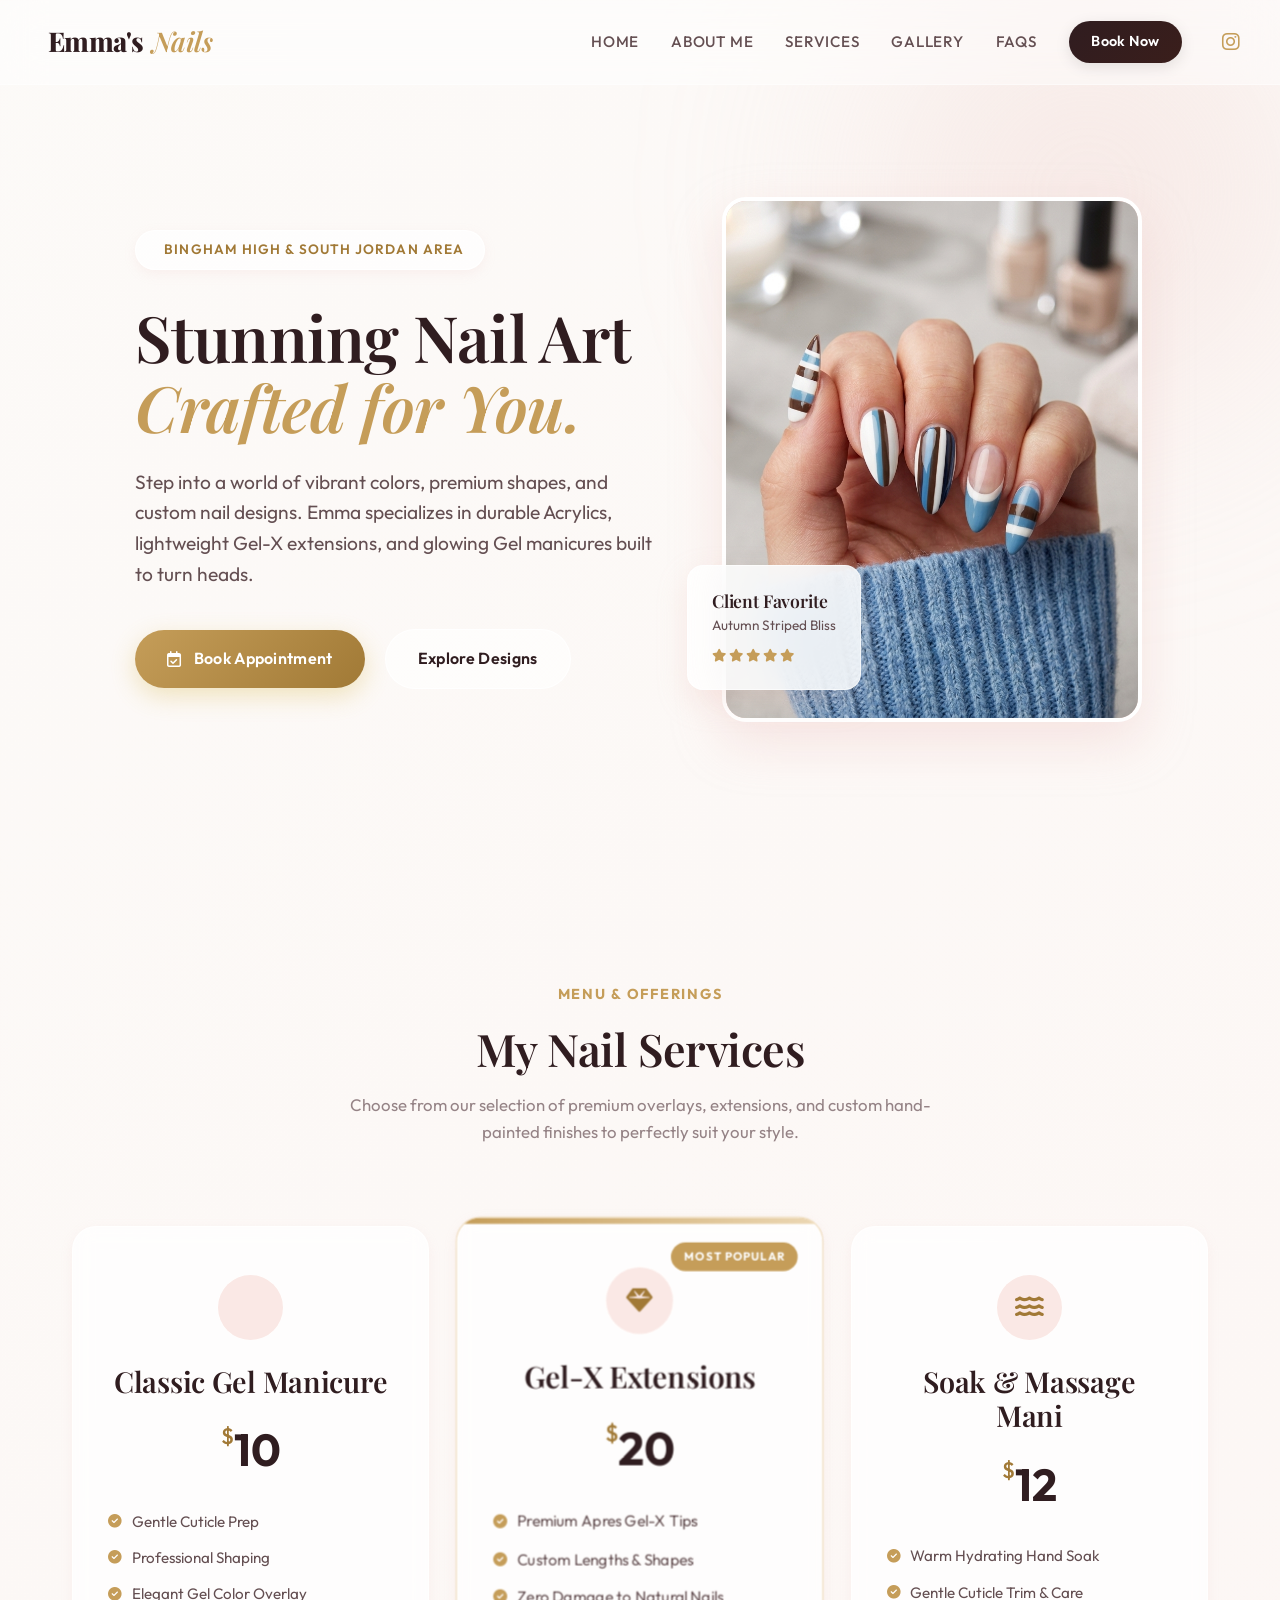
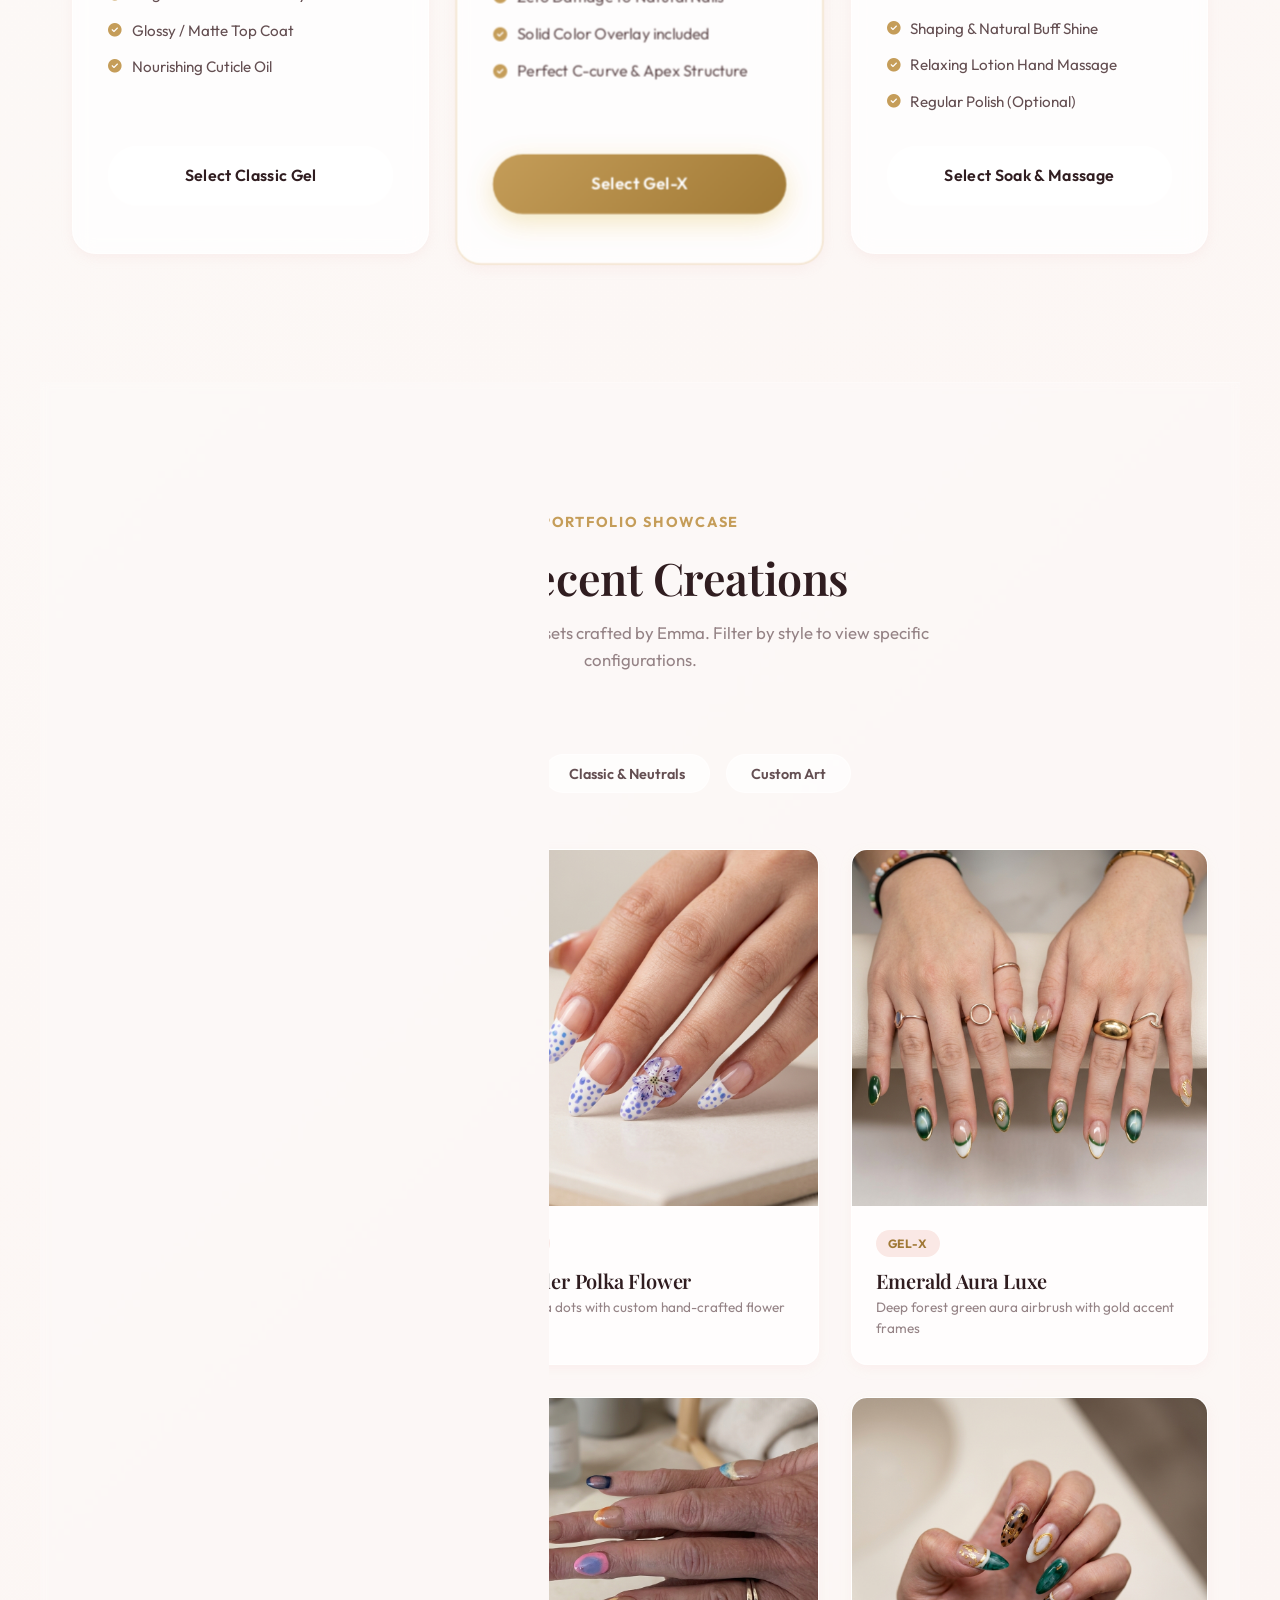
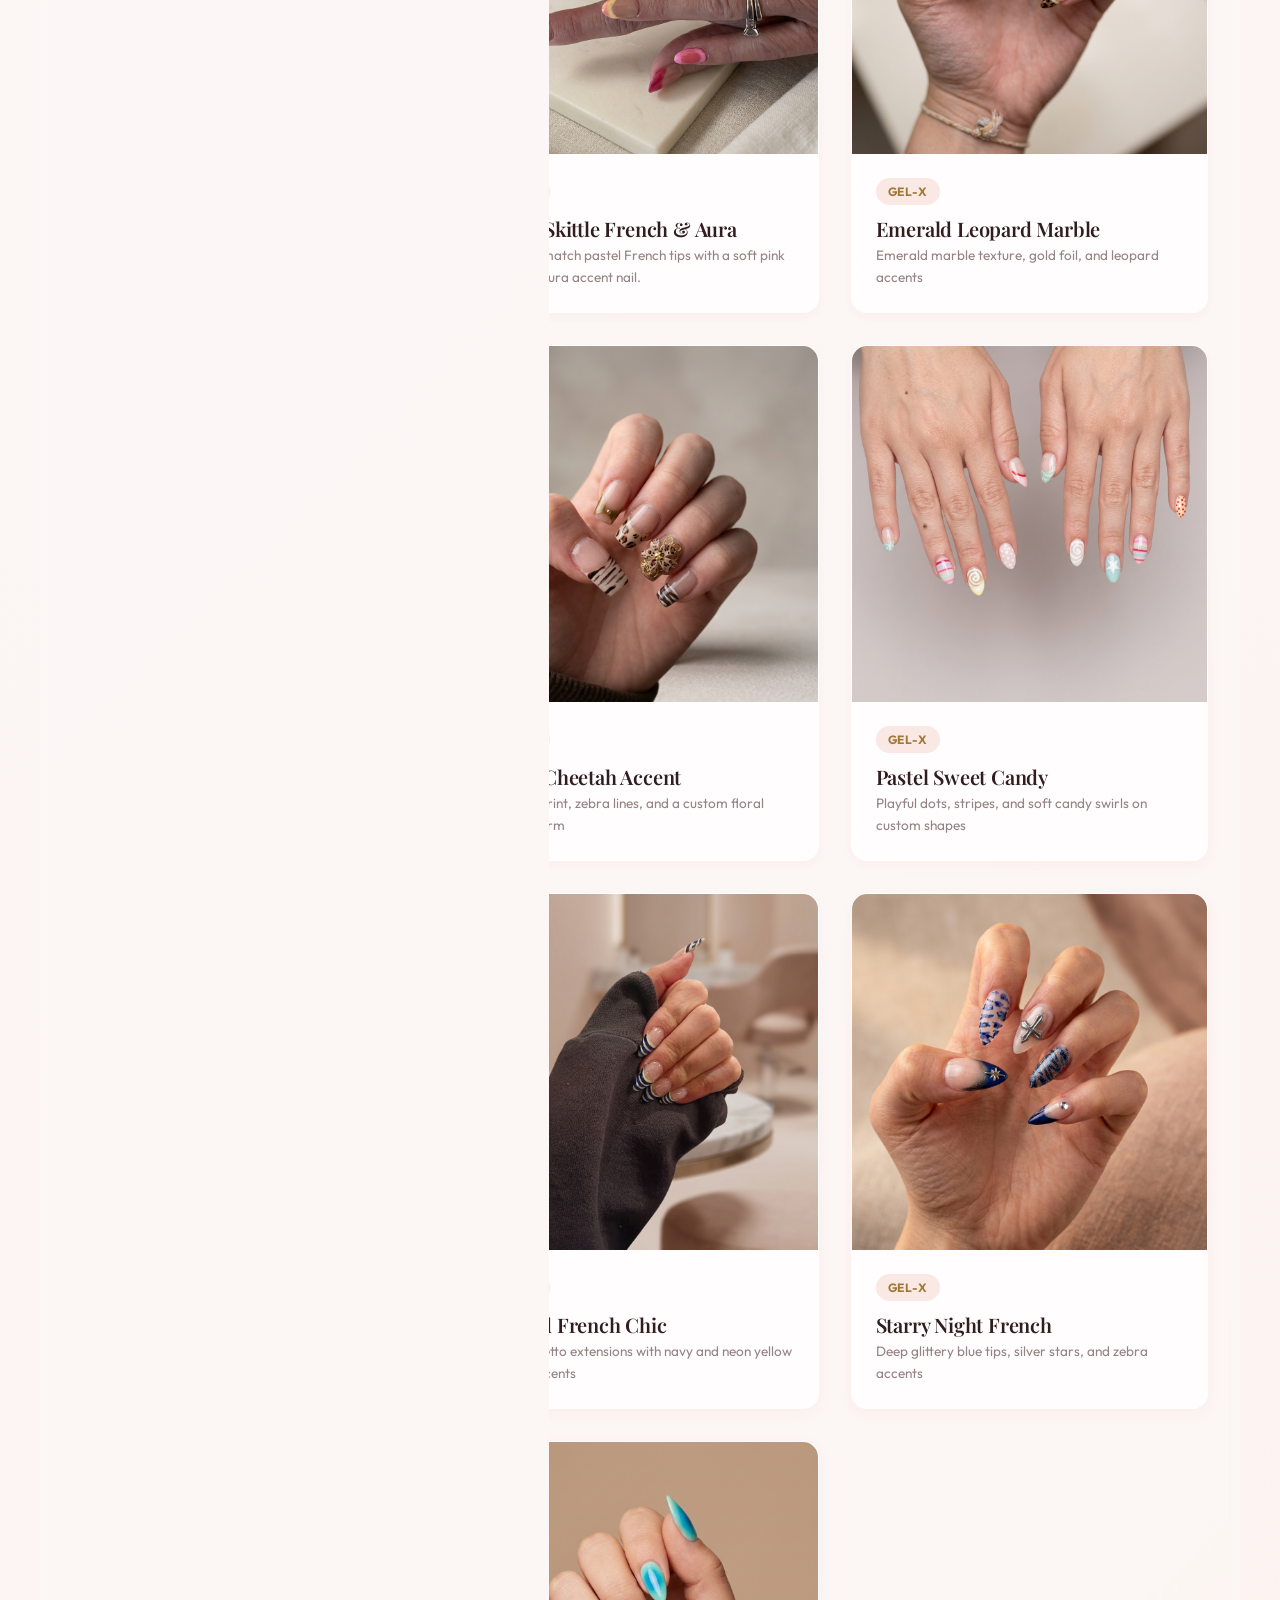
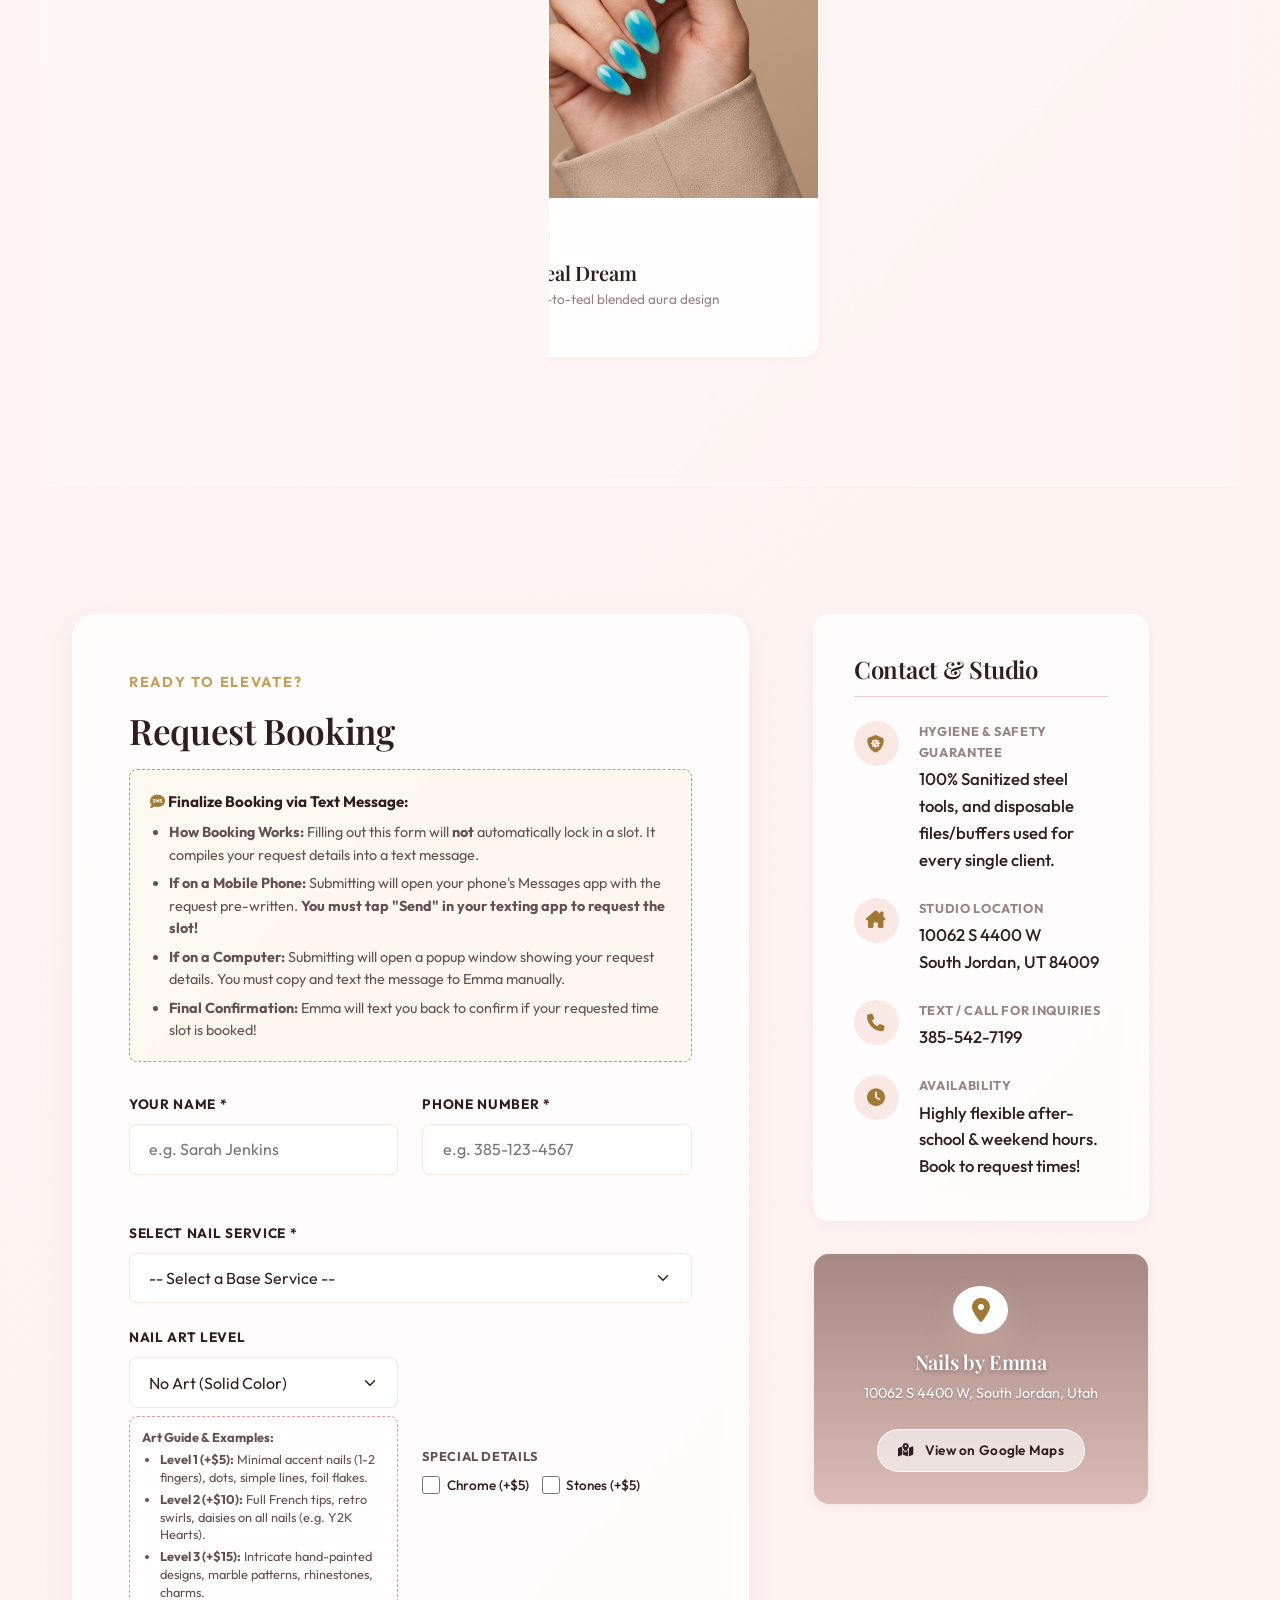
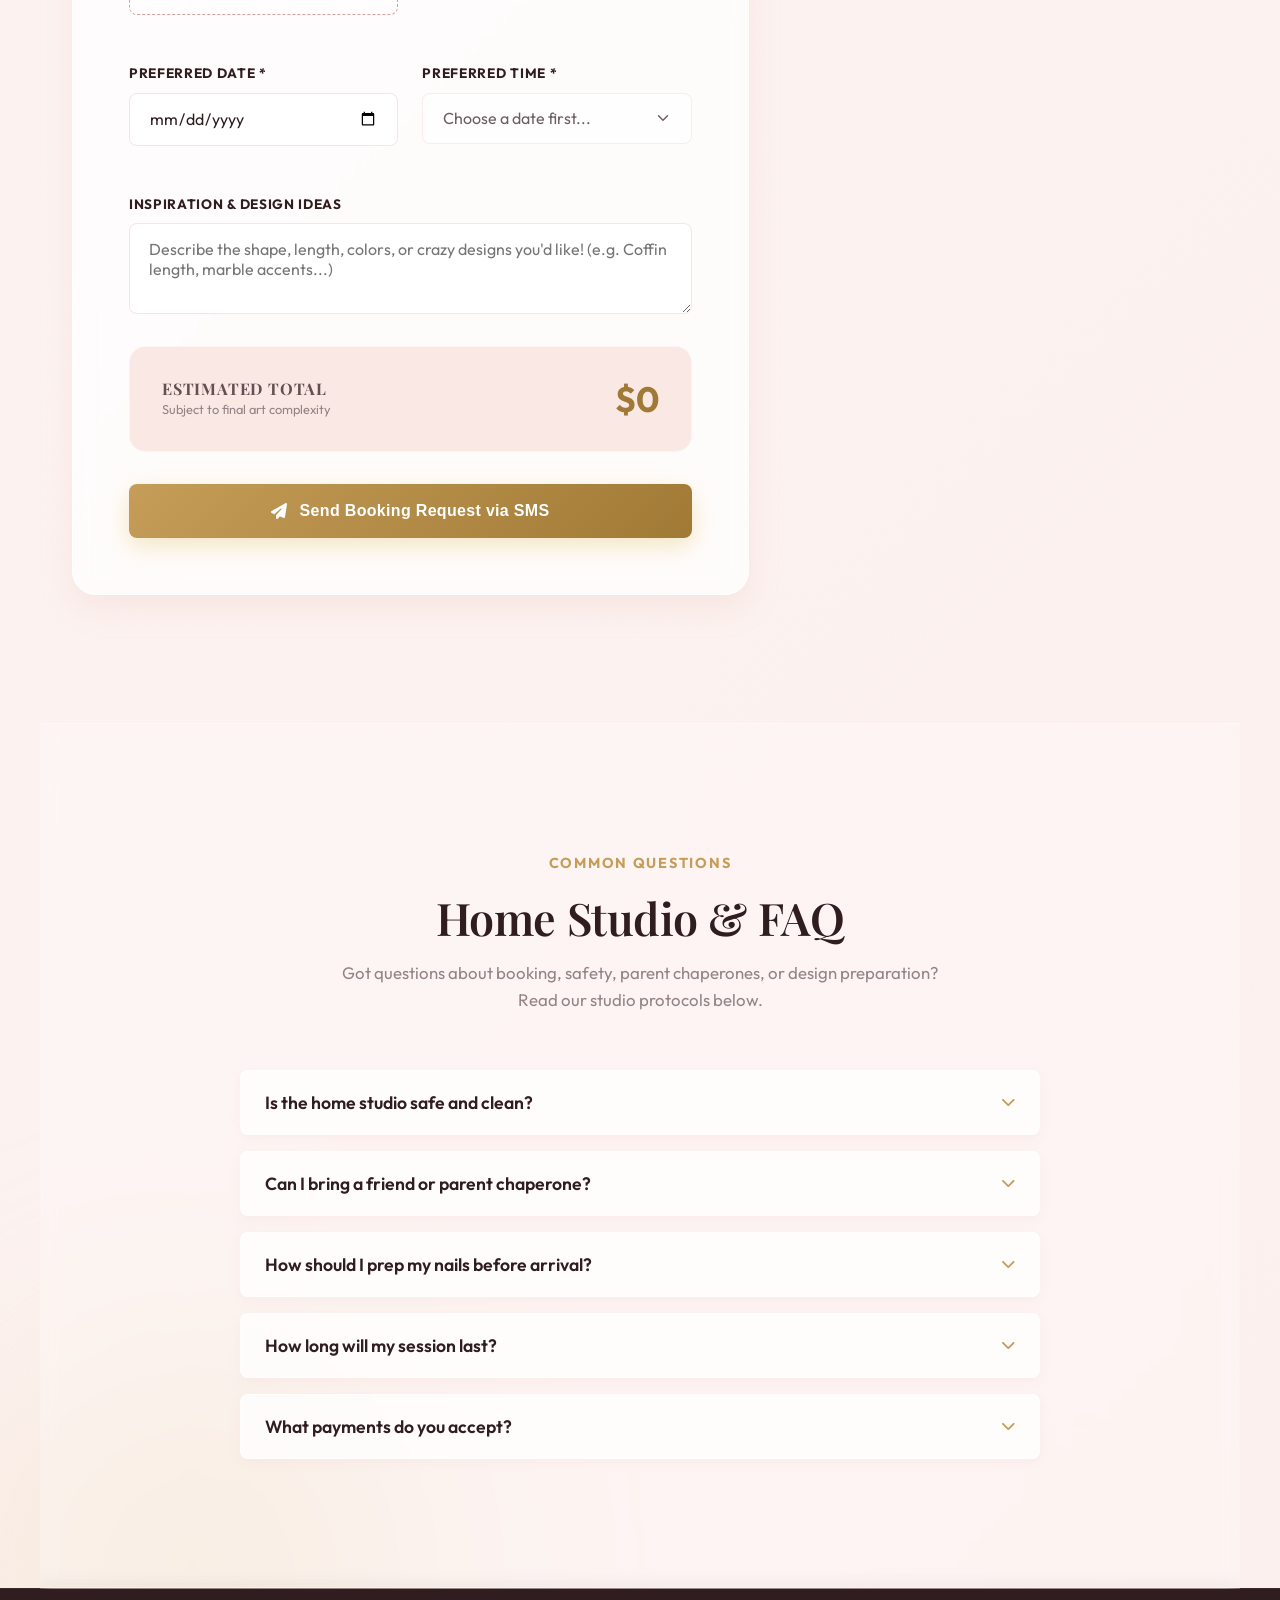
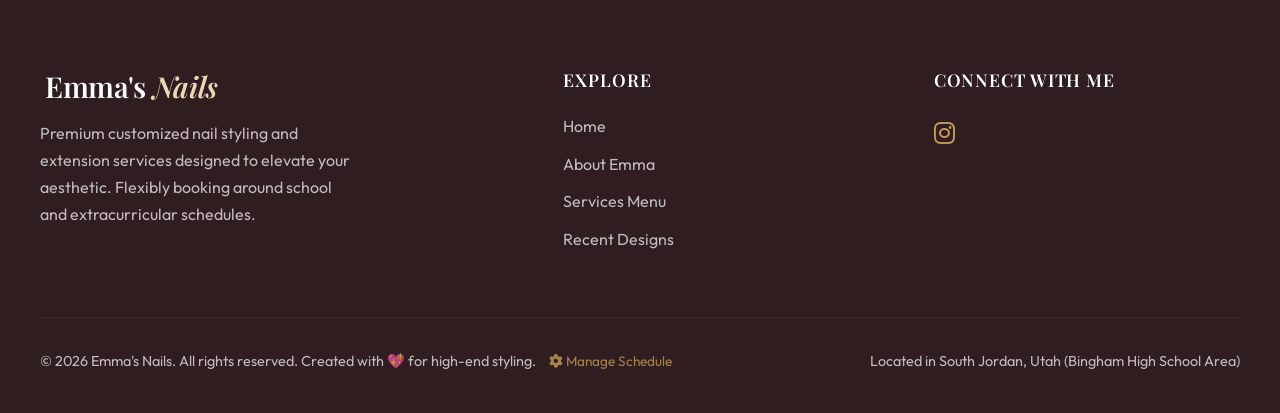
==== commit 3b06b95d: "Move FAQ section below the Booking section" ====
--- a/index.html
+++ b/index.html
@@ -191,6 +191,187 @@
     </div>
   </section>
   -->
+
+  <!-- --- BOOKING & CONTACT SECTION --- -->
+  <section class="section" id="book">
+    <div class="booking-container">
+      
+      <!-- Interactive Form -->
+      <div class="booking-form-wrapper">
+        <span class="section-subtitle">Ready to Elevate?</span>
+        <h2 class="form-title">Request Booking</h2>
+        
+        <!-- Clear SMS Workflow Warning Info Box -->
+        <div style="background: rgba(212, 175, 55, 0.06); border: 1px dashed var(--accent); border-radius: var(--radius-sm); padding: 1.25rem; margin-bottom: 2rem; font-size: 0.9rem; color: var(--text-medium); line-height: 1.55; text-align: left;">
+          <strong style="color: var(--text-dark); display: block; margin-bottom: 0.5rem; font-size: 0.95rem;"><i class="fa-solid fa-comment-sms" style="color: var(--accent-dark);"></i> Finalize Booking via Text Message:</strong>
+          <ul style="padding-left: 1.2rem; display: flex; flex-direction: column; gap: 0.4rem; list-style-type: disc; margin: 0;">
+            <li><strong>How Booking Works:</strong> Filling out this form will <strong>not</strong> automatically lock in a slot. It compiles your request details into a text message.</li>
+            <li><strong>If on a Mobile Phone:</strong> Submitting will open your phone's Messages app with the request pre-written. <strong>You must tap "Send" in your texting app to request the slot!</strong></li>
+            <li><strong>If on a Computer:</strong> Submitting will open a popup window showing your request details. You must copy and text the message to Emma manually.</li>
+            <li><strong>Final Confirmation:</strong> Emma will text you back to confirm if your requested time slot is booked!</li>
+          </ul>
+        </div>
+        
+        <form id="booking-form">
+          <div class="form-group-row">
+            <div class="form-group">
+              <label for="name-input">Your Name *</label>
+              <input type="text" id="name-input" class="form-control" placeholder="e.g. Sarah Jenkins" required>
+            </div>
+            <div class="form-group">
+              <label for="phone-input">Phone Number *</label>
+              <input type="tel" id="phone-input" class="form-control" placeholder="e.g. 385-123-4567" required>
+            </div>
+          </div>
+
+          <div class="form-group">
+            <label for="service-select">Select Nail Service *</label>
+            <select id="service-select" class="form-control" required>
+              <option value="" disabled selected>-- Select a Base Service --</option>
+              <option value="gel-x">Gel-X Extensions ($20)</option>
+              <option value="normal-gel">Classic Gel Manicure ($10)</option>
+              <option value="spa-mani">Soak & Massage Manicure ($12)</option>
+            </select>
+          </div>
+
+          <div class="form-group-row">
+            <div class="form-group">
+              <label for="art-tier-select">Nail Art Level</label>
+              <select id="art-tier-select" class="form-control">
+                <option value="none" selected>No Art (Solid Color)</option>
+                <option value="tier1">Level 1: Simple (+$5)</option>
+                <option value="tier2">Level 2: Moderate (+$10)</option>
+                <option value="tier3">Level 3: Detailed (+$15)</option>
+              </select>
+              <div class="art-level-guide" style="margin-top: 0.5rem; font-size: 0.8rem; line-height: 1.4; color: var(--text-medium); background: rgba(255,255,255,0.4); border-radius: var(--radius-sm); padding: 0.75rem; border: 1px dashed var(--primary-dark); text-align: left;">
+                <strong>Art Guide & Examples:</strong>
+                <ul style="padding-left: 1.1rem; margin-top: 0.25rem; display: flex; flex-direction: column; gap: 0.25rem; list-style-type: disc;">
+                  <li><strong>Level 1 (+$5):</strong> Minimal accent nails (1-2 fingers), dots, simple lines, foil flakes.</li>
+                  <li><strong>Level 2 (+$10):</strong> Full French tips, retro swirls, daisies on all nails (e.g. Y2K Hearts).</li>
+                  <li><strong>Level 3 (+$15):</strong> Intricate hand-painted designs, marble patterns, rhinestones, charms.</li>
+                </ul>
+              </div>
+            </div>
+            <div class="form-group" style="display: flex; flex-direction: column; justify-content: center;">
+              <label style="margin-bottom: 0.5rem; font-size: 0.8rem; font-weight: 700; text-transform: uppercase; color: var(--text-medium); letter-spacing: 0.05em;">Special Details</label>
+              <div style="display: flex; flex-wrap: wrap; gap: 0.8rem;">
+                <div style="display: flex; align-items: center; gap: 0.4rem;">
+                  <input type="checkbox" id="addon-chrome" value="chrome" class="addon-checkbox" style="width: 18px; height: 18px; accent-color: var(--accent);">
+                  <label for="addon-chrome" style="margin-bottom: 0; font-size: 0.85rem; font-weight: 500; text-transform: none; letter-spacing: 0;">Chrome (+$5)</label>
+                </div>
+                <div style="display: flex; align-items: center; gap: 0.4rem;">
+                  <input type="checkbox" id="addon-stones" value="rhinestones" class="addon-checkbox" style="width: 18px; height: 18px; accent-color: var(--accent);">
+                  <label for="addon-stones" style="margin-bottom: 0; font-size: 0.85rem; font-weight: 500; text-transform: none; letter-spacing: 0;">Stones (+$5)</label>
+                </div>
+              </div>
+            </div>
+          </div>
+
+          <div class="form-group-row">
+            <div class="form-group">
+              <label for="date-input">Preferred Date *</label>
+              <input type="date" id="date-input" class="form-control" required>
+            </div>
+            <div class="form-group">
+              <label for="time-select">Preferred Time *</label>
+              <select id="time-select" class="form-control" required disabled>
+                <option value="" disabled selected>Choose a date first...</option>
+              </select>
+            </div>
+          </div>
+
+          <div class="form-group">
+            <label for="notes-input">Inspiration & Design Ideas</label>
+            <textarea id="notes-input" rows="3" class="form-control" placeholder="Describe the shape, length, colors, or crazy designs you'd like! (e.g. Coffin length, marble accents...)"></textarea>
+          </div>
+
+          <!-- Active Price Estimator box -->
+          <div class="price-estimator">
+            <div class="estimator-info">
+              <h4>Estimated Total</h4>
+              <p>Subject to final art complexity</p>
+            </div>
+            <div class="estimator-total" id="estimated-total">$0</div>
+          </div>
+
+          <!-- Direct call warning CTA -->
+          <div id="desktop-direct-link" style="margin-bottom: 1.5rem; font-size: 0.9rem; text-align: center; color: var(--text-medium);">
+            Prefer to call or text directly? <a href="tel:3855427199" style="font-weight: 700; color: var(--accent-dark); text-decoration: underline;"><i class="fa-solid fa-phone-volume"></i> Tap here to Call / Text Emma</a>
+          </div>
+
+          <button type="submit" class="btn btn-primary" style="width: 100%; border-radius: var(--radius-sm); padding: 1.1rem;" id="btn-submit-booking">
+            <i class="fa-solid fa-paper-plane"></i> Send Booking Request via SMS
+          </button>
+        </form>
+      </div>
+
+      <!-- Contact Info & Map Card -->
+      <div class="contact-info-wrapper">
+        <div class="contact-card">
+          <h3 class="contact-card-title">Contact & Studio</h3>
+          <ul class="contact-list">
+            
+            <li class="contact-item">
+              <div class="contact-icon">
+                <i class="fa-solid fa-shield-virus"></i>
+              </div>
+              <div class="contact-details">
+                <h5>Hygiene & Safety Guarantee</h5>
+                <p>100% Sanitized steel tools, and disposable files/buffers used for every single client.</p>
+              </div>
+            </li>
+
+            <li class="contact-item">
+              <div class="contact-icon">
+                <i class="fa-solid fa-house-chimney"></i>
+              </div>
+              <div class="contact-details">
+                <h5>Studio Location</h5>
+                <p>10062 S 4400 W<br>South Jordan, UT 84009</p>
+              </div>
+            </li>
+
+            <li class="contact-item">
+              <div class="contact-icon">
+                <i class="fa-solid fa-phone"></i>
+              </div>
+              <div class="contact-details">
+                <h5>Text / Call for Inquiries</h5>
+                <a href="tel:3855427199">385-542-7199</a>
+              </div>
+            </li>
+
+            <li class="contact-item">
+              <div class="contact-icon">
+                <i class="fa-solid fa-clock"></i>
+              </div>
+              <div class="contact-details">
+                <h5>Availability</h5>
+                <p>Highly flexible after-school & weekend hours. Book to request times!</p>
+              </div>
+            </li>
+
+          </ul>
+        </div>
+
+        <!-- Simulated Maps Widget -->
+        <div class="location-map-mock">
+          <!-- Elegant vector styled map mock -->
+          <div class="map-overlay">
+            <div class="map-pin">
+              <i class="fa-solid fa-location-dot"></i>
+            </div>
+            <h4>Nails by Emma</h4>
+            <p>10062 S 4400 W, South Jordan, Utah</p>
+            <a href="https://maps.google.com/?q=10062+S+4400+W,+South+Jordan,+UT" target="_blank" class="btn btn-secondary" style="font-size: 0.85rem; padding: 0.6rem 1.25rem;" id="btn-view-maps">
+              <i class="fa-solid fa-map-location-dot"></i> View on Google Maps
+            </a>
+          </div>
+        </div>
+      </div>
+
+    </div>
+  </section>
 
   <!-- --- FAQ & HOUSE PROTOCOL SECTION --- -->
   <section class="section" id="faq" style="background: rgba(255, 255, 255, 0.25); border-top: 1px solid rgba(255, 255, 255, 0.4); border-bottom: 1px solid rgba(255, 255, 255, 0.4); backdrop-filter: blur(8px);">
@@ -278,187 +459,6 @@
     </div>
   </section>
 
-  <!-- --- BOOKING & CONTACT SECTION --- -->
-  <section class="section" id="book">
-    <div class="booking-container">
-      
-      <!-- Interactive Form -->
-      <div class="booking-form-wrapper">
-        <span class="section-subtitle">Ready to Elevate?</span>
-        <h2 class="form-title">Request Booking</h2>
-        
-        <!-- Clear SMS Workflow Warning Info Box -->
-        <div style="background: rgba(212, 175, 55, 0.06); border: 1px dashed var(--accent); border-radius: var(--radius-sm); padding: 1.25rem; margin-bottom: 2rem; font-size: 0.9rem; color: var(--text-medium); line-height: 1.55; text-align: left;">
-          <strong style="color: var(--text-dark); display: block; margin-bottom: 0.5rem; font-size: 0.95rem;"><i class="fa-solid fa-comment-sms" style="color: var(--accent-dark);"></i> Finalize Booking via Text Message:</strong>
-          <ul style="padding-left: 1.2rem; display: flex; flex-direction: column; gap: 0.4rem; list-style-type: disc; margin: 0;">
-            <li><strong>How Booking Works:</strong> Filling out this form will <strong>not</strong> automatically lock in a slot. It compiles your request details into a text message.</li>
-            <li><strong>If on a Mobile Phone:</strong> Submitting will open your phone's Messages app with the request pre-written. <strong>You must tap "Send" in your texting app to request the slot!</strong></li>
-            <li><strong>If on a Computer:</strong> Submitting will open a popup window showing your request details. You must copy and text the message to Emma manually.</li>
-            <li><strong>Final Confirmation:</strong> Emma will text you back to confirm if your requested time slot is booked!</li>
-          </ul>
-        </div>
-        
-        <form id="booking-form">
-          <div class="form-group-row">
-            <div class="form-group">
-              <label for="name-input">Your Name *</label>
-              <input type="text" id="name-input" class="form-control" placeholder="e.g. Sarah Jenkins" required>
-            </div>
-            <div class="form-group">
-              <label for="phone-input">Phone Number *</label>
-              <input type="tel" id="phone-input" class="form-control" placeholder="e.g. 385-123-4567" required>
-            </div>
-          </div>
-
-          <div class="form-group">
-            <label for="service-select">Select Nail Service *</label>
-            <select id="service-select" class="form-control" required>
-              <option value="" disabled selected>-- Select a Base Service --</option>
-              <option value="gel-x">Gel-X Extensions ($20)</option>
-              <option value="normal-gel">Classic Gel Manicure ($10)</option>
-              <option value="spa-mani">Soak & Massage Manicure ($12)</option>
-            </select>
-          </div>
-
-          <div class="form-group-row">
-            <div class="form-group">
-              <label for="art-tier-select">Nail Art Level</label>
-              <select id="art-tier-select" class="form-control">
-                <option value="none" selected>No Art (Solid Color)</option>
-                <option value="tier1">Level 1: Simple (+$5)</option>
-                <option value="tier2">Level 2: Moderate (+$10)</option>
-                <option value="tier3">Level 3: Detailed (+$15)</option>
-              </select>
-              <div class="art-level-guide" style="margin-top: 0.5rem; font-size: 0.8rem; line-height: 1.4; color: var(--text-medium); background: rgba(255,255,255,0.4); border-radius: var(--radius-sm); padding: 0.75rem; border: 1px dashed var(--primary-dark); text-align: left;">
-                <strong>Art Guide & Examples:</strong>
-                <ul style="padding-left: 1.1rem; margin-top: 0.25rem; display: flex; flex-direction: column; gap: 0.25rem; list-style-type: disc;">
-                  <li><strong>Level 1 (+$5):</strong> Minimal accent nails (1-2 fingers), dots, simple lines, foil flakes.</li>
-                  <li><strong>Level 2 (+$10):</strong> Full French tips, retro swirls, daisies on all nails (e.g. Y2K Hearts).</li>
-                  <li><strong>Level 3 (+$15):</strong> Intricate hand-painted designs, marble patterns, rhinestones, charms.</li>
-                </ul>
-              </div>
-            </div>
-            <div class="form-group" style="display: flex; flex-direction: column; justify-content: center;">
-              <label style="margin-bottom: 0.5rem; font-size: 0.8rem; font-weight: 700; text-transform: uppercase; color: var(--text-medium); letter-spacing: 0.05em;">Special Details</label>
-              <div style="display: flex; flex-wrap: wrap; gap: 0.8rem;">
-                <div style="display: flex; align-items: center; gap: 0.4rem;">
-                  <input type="checkbox" id="addon-chrome" value="chrome" class="addon-checkbox" style="width: 18px; height: 18px; accent-color: var(--accent);">
-                  <label for="addon-chrome" style="margin-bottom: 0; font-size: 0.85rem; font-weight: 500; text-transform: none; letter-spacing: 0;">Chrome (+$5)</label>
-                </div>
-                <div style="display: flex; align-items: center; gap: 0.4rem;">
-                  <input type="checkbox" id="addon-stones" value="rhinestones" class="addon-checkbox" style="width: 18px; height: 18px; accent-color: var(--accent);">
-                  <label for="addon-stones" style="margin-bottom: 0; font-size: 0.85rem; font-weight: 500; text-transform: none; letter-spacing: 0;">Stones (+$5)</label>
-                </div>
-              </div>
-            </div>
-          </div>
-
-          <div class="form-group-row">
-            <div class="form-group">
-              <label for="date-input">Preferred Date *</label>
-              <input type="date" id="date-input" class="form-control" required>
-            </div>
-            <div class="form-group">
-              <label for="time-select">Preferred Time *</label>
-              <select id="time-select" class="form-control" required disabled>
-                <option value="" disabled selected>Choose a date first...</option>
-              </select>
-            </div>
-          </div>
-
-          <div class="form-group">
-            <label for="notes-input">Inspiration & Design Ideas</label>
-            <textarea id="notes-input" rows="3" class="form-control" placeholder="Describe the shape, length, colors, or crazy designs you'd like! (e.g. Coffin length, marble accents...)"></textarea>
-          </div>
-
-          <!-- Active Price Estimator box -->
-          <div class="price-estimator">
-            <div class="estimator-info">
-              <h4>Estimated Total</h4>
-              <p>Subject to final art complexity</p>
-            </div>
-            <div class="estimator-total" id="estimated-total">$0</div>
-          </div>
-
-          <!-- Direct call warning CTA -->
-          <div id="desktop-direct-link" style="margin-bottom: 1.5rem; font-size: 0.9rem; text-align: center; color: var(--text-medium);">
-            Prefer to call or text directly? <a href="tel:3855427199" style="font-weight: 700; color: var(--accent-dark); text-decoration: underline;"><i class="fa-solid fa-phone-volume"></i> Tap here to Call / Text Emma</a>
-          </div>
-
-          <button type="submit" class="btn btn-primary" style="width: 100%; border-radius: var(--radius-sm); padding: 1.1rem;" id="btn-submit-booking">
-            <i class="fa-solid fa-paper-plane"></i> Send Booking Request via SMS
-          </button>
-        </form>
-      </div>
-
-      <!-- Contact Info & Map Card -->
-      <div class="contact-info-wrapper">
-        <div class="contact-card">
-          <h3 class="contact-card-title">Contact & Studio</h3>
-          <ul class="contact-list">
-            
-            <li class="contact-item">
-              <div class="contact-icon">
-                <i class="fa-solid fa-shield-virus"></i>
-              </div>
-              <div class="contact-details">
-                <h5>Hygiene & Safety Guarantee</h5>
-                <p>100% Sanitized steel tools, and disposable files/buffers used for every single client.</p>
-              </div>
-            </li>
-
-            <li class="contact-item">
-              <div class="contact-icon">
-                <i class="fa-solid fa-house-chimney"></i>
-              </div>
-              <div class="contact-details">
-                <h5>Studio Location</h5>
-                <p>10062 S 4400 W<br>South Jordan, UT 84009</p>
-              </div>
-            </li>
-
-            <li class="contact-item">
-              <div class="contact-icon">
-                <i class="fa-solid fa-phone"></i>
-              </div>
-              <div class="contact-details">
-                <h5>Text / Call for Inquiries</h5>
-                <a href="tel:3855427199">385-542-7199</a>
-              </div>
-            </li>
-
-            <li class="contact-item">
-              <div class="contact-icon">
-                <i class="fa-solid fa-clock"></i>
-              </div>
-              <div class="contact-details">
-                <h5>Availability</h5>
-                <p>Highly flexible after-school & weekend hours. Book to request times!</p>
-              </div>
-            </li>
-
-          </ul>
-        </div>
-
-        <!-- Simulated Maps Widget -->
-        <div class="location-map-mock">
-          <!-- Elegant vector styled map mock -->
-          <div class="map-overlay">
-            <div class="map-pin">
-              <i class="fa-solid fa-location-dot"></i>
-            </div>
-            <h4>Nails by Emma</h4>
-            <p>10062 S 4400 W, South Jordan, Utah</p>
-            <a href="https://maps.google.com/?q=10062+S+4400+W,+South+Jordan,+UT" target="_blank" class="btn btn-secondary" style="font-size: 0.85rem; padding: 0.6rem 1.25rem;" id="btn-view-maps">
-              <i class="fa-solid fa-map-location-dot"></i> View on Google Maps
-            </a>
-          </div>
-        </div>
-      </div>
-
-    </div>
-  </section>
-
   <!-- --- FOOTER --- -->
   <footer class="footer">
     <div class="footer-container">
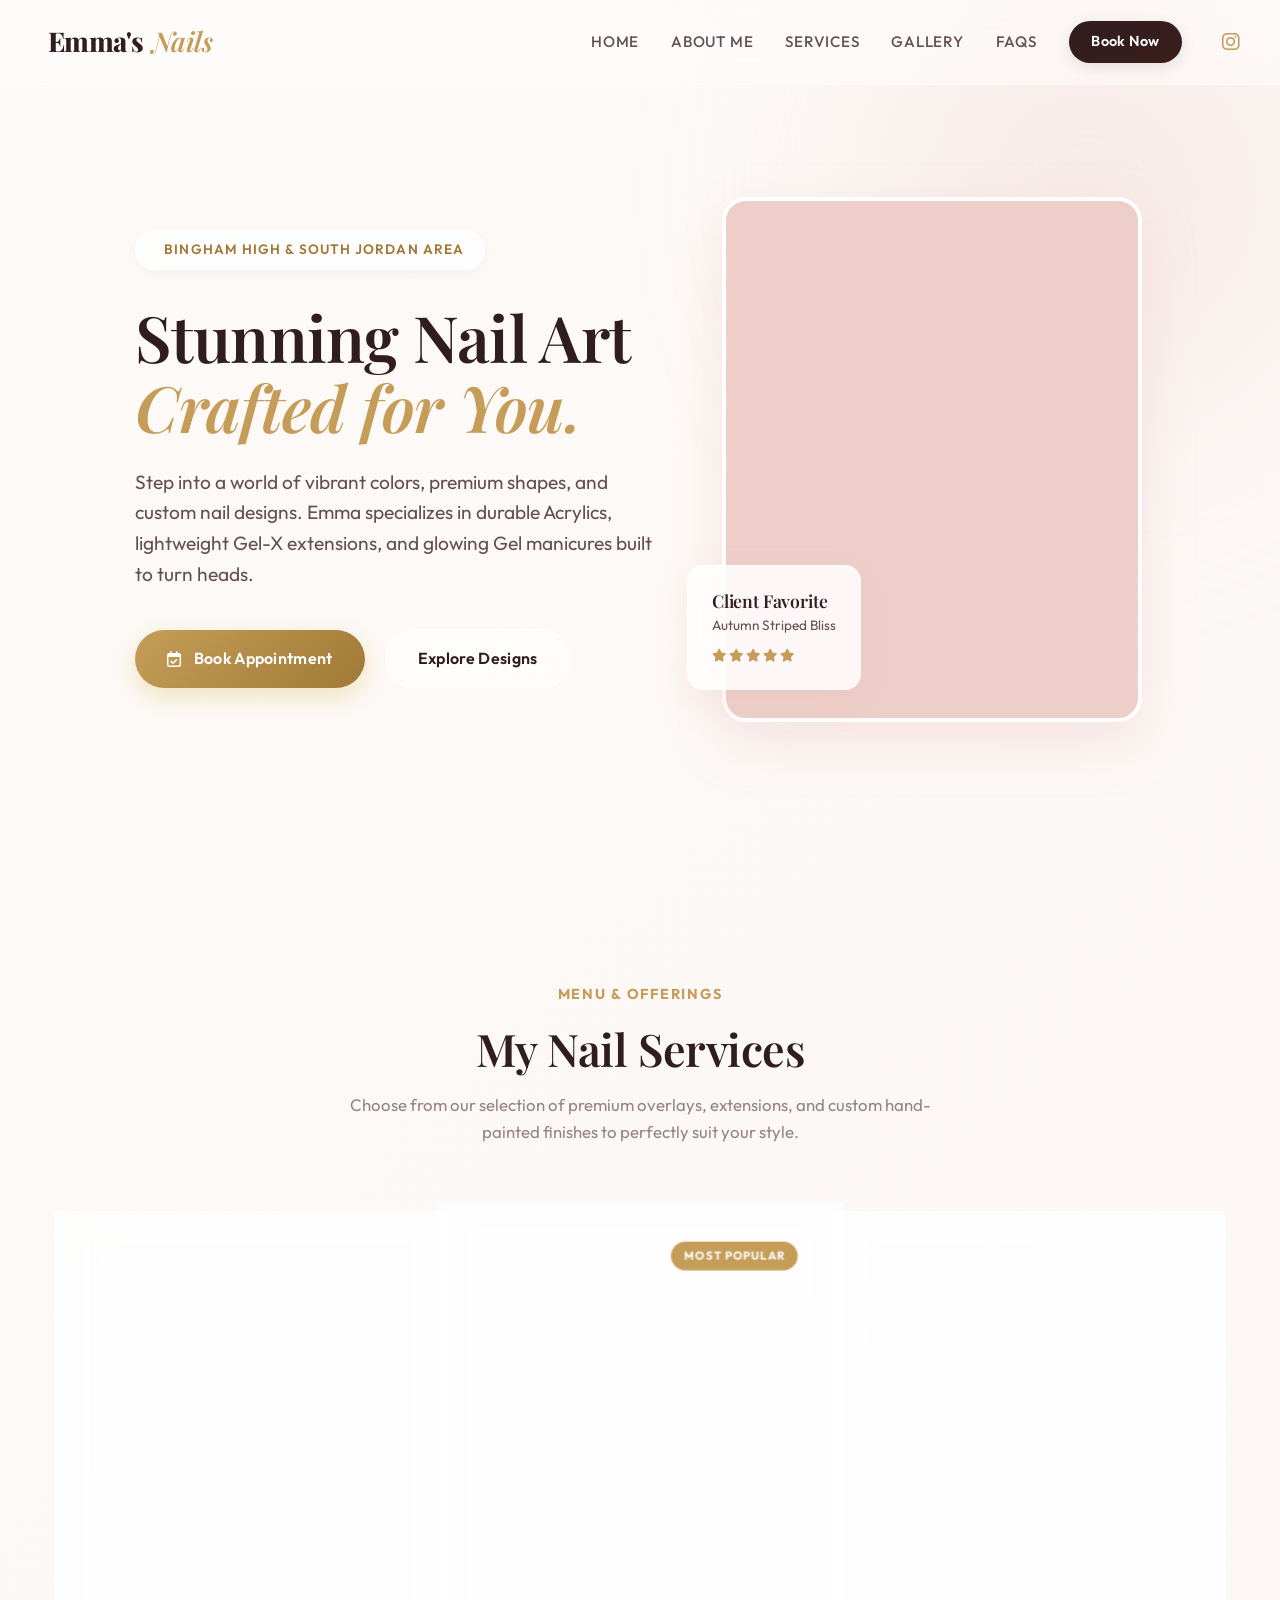
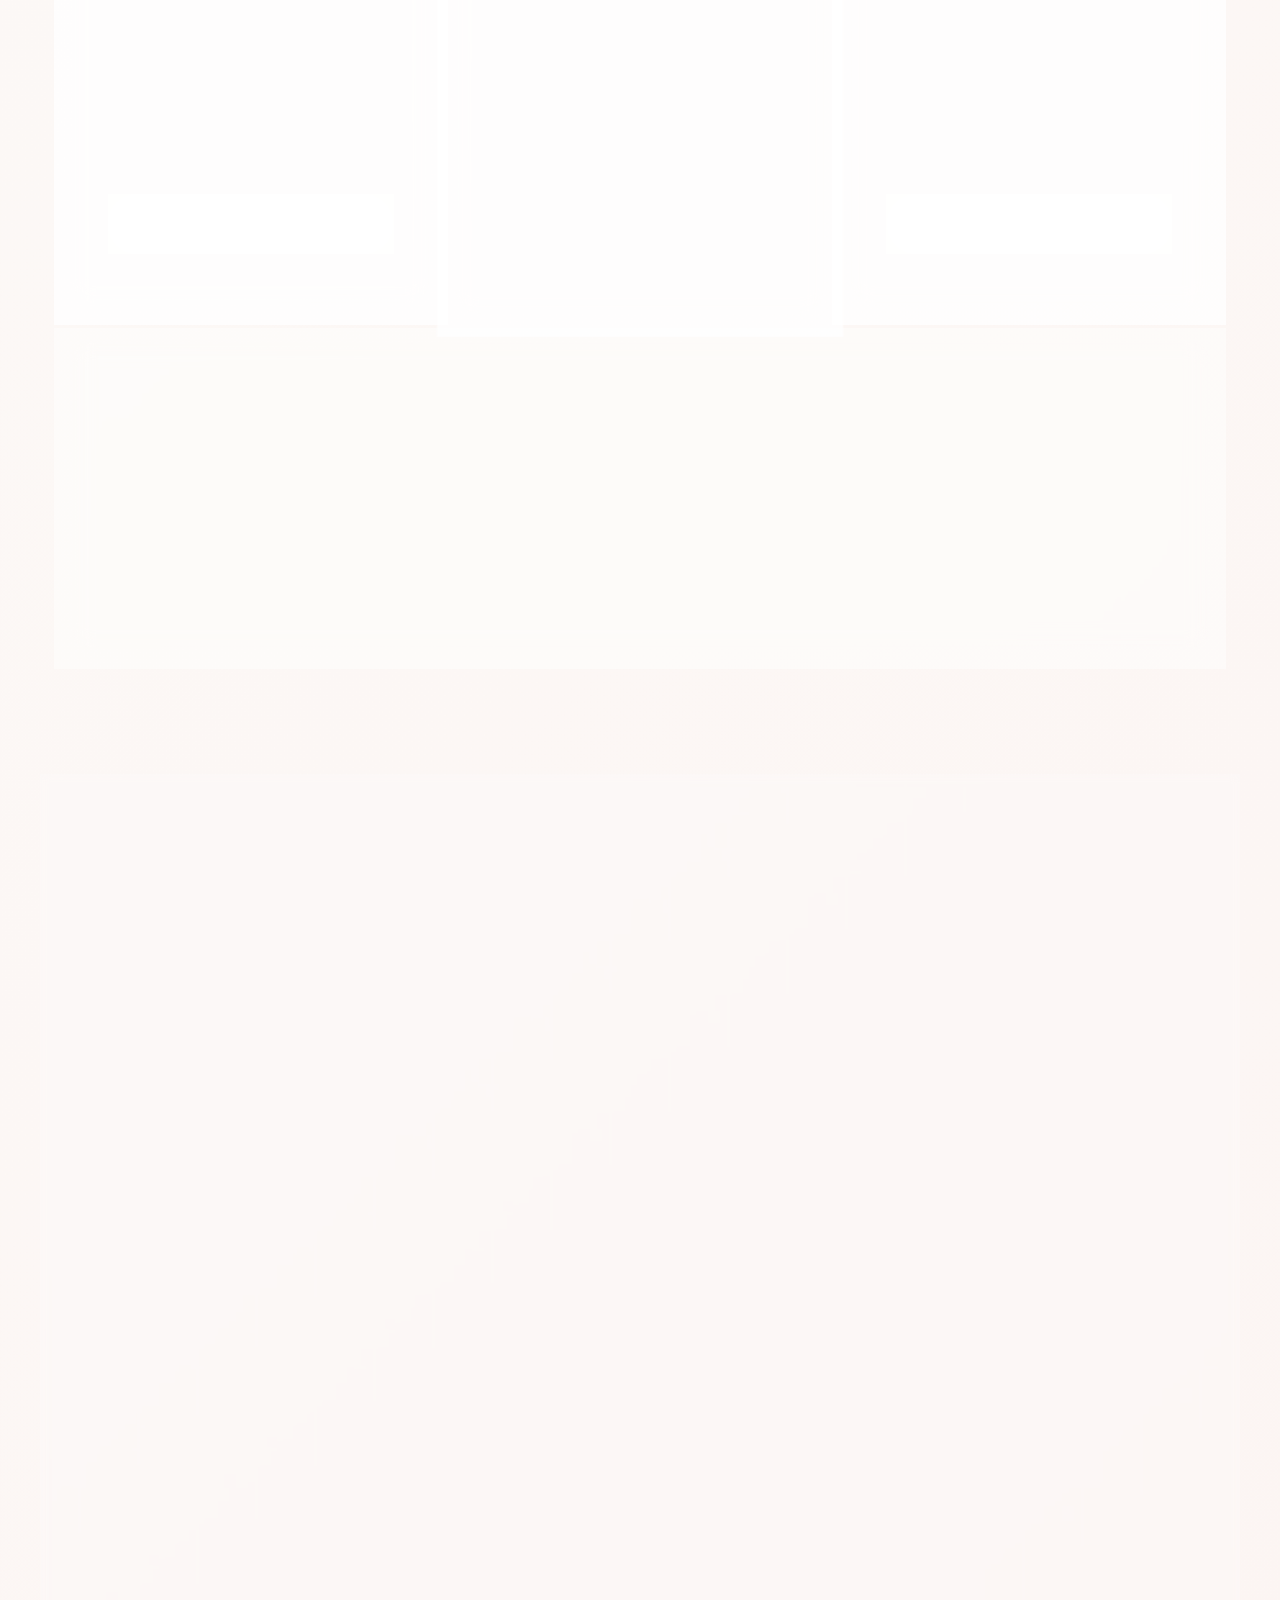
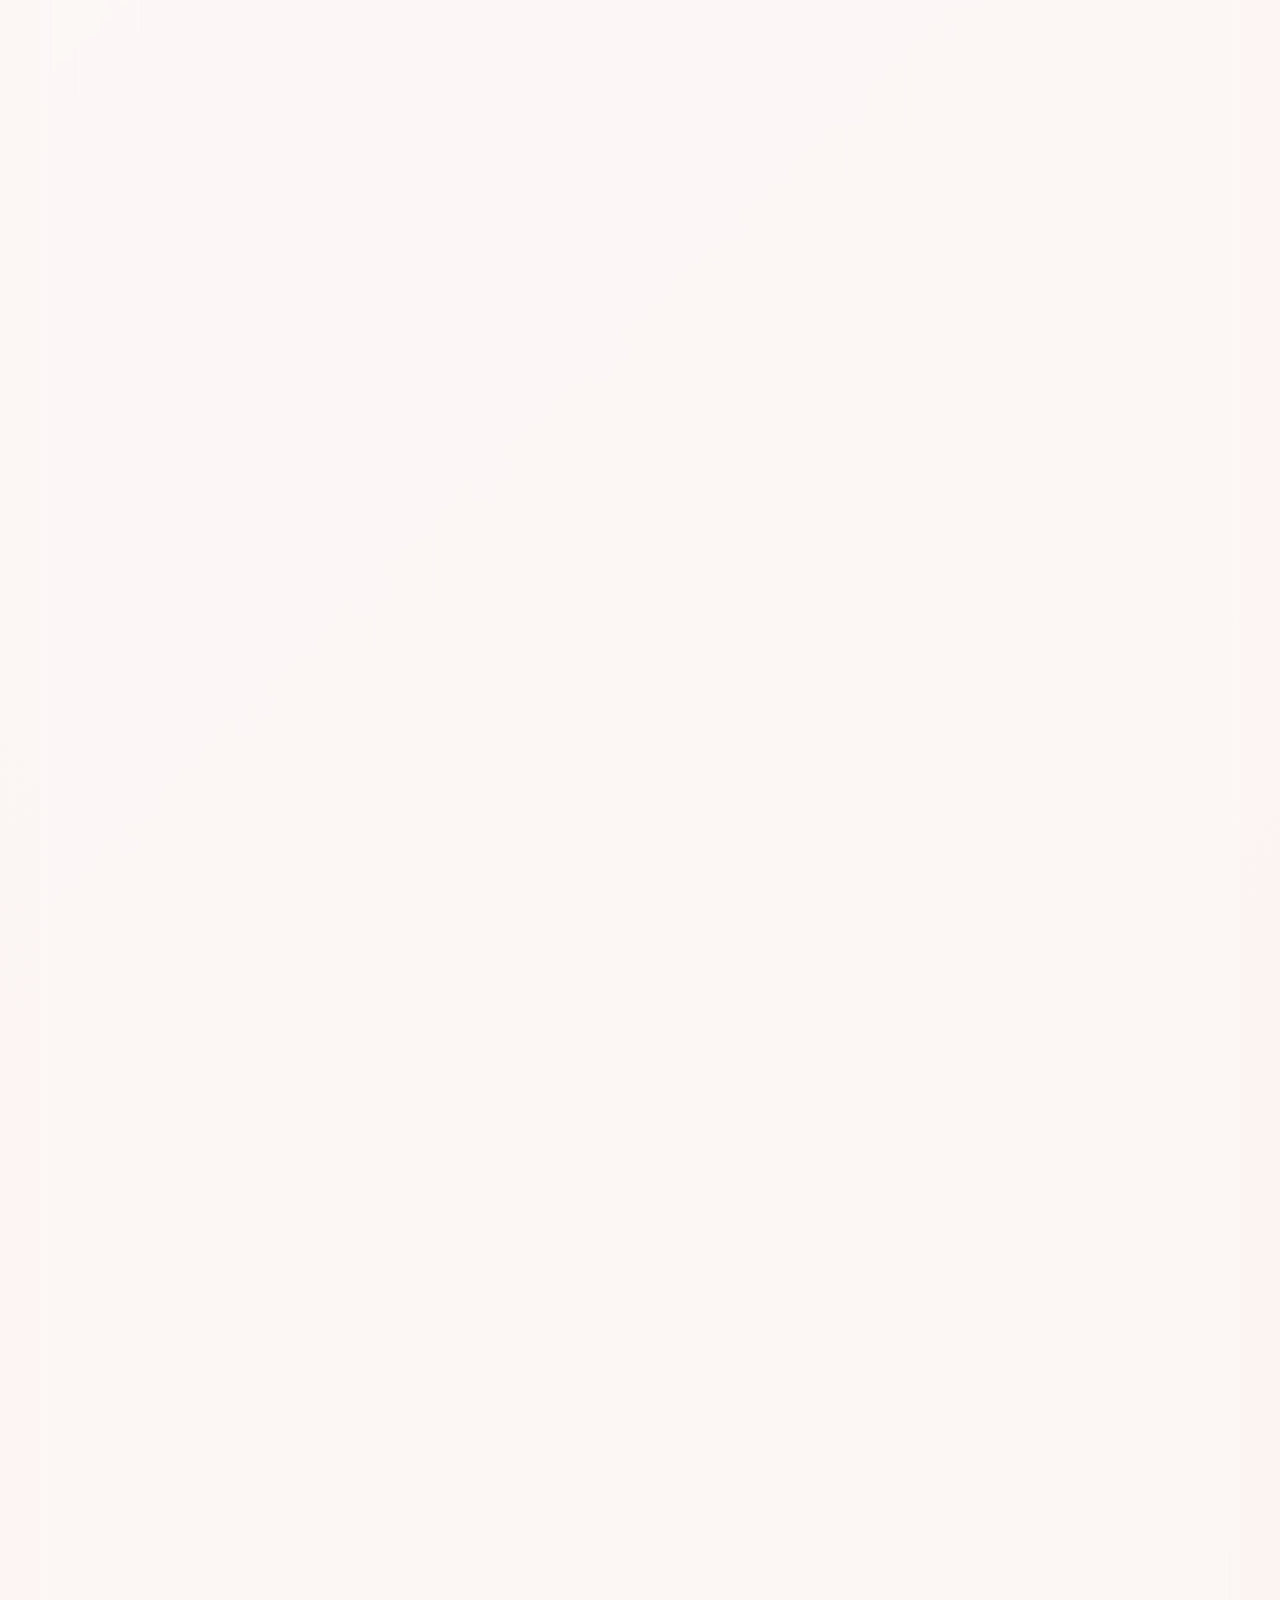
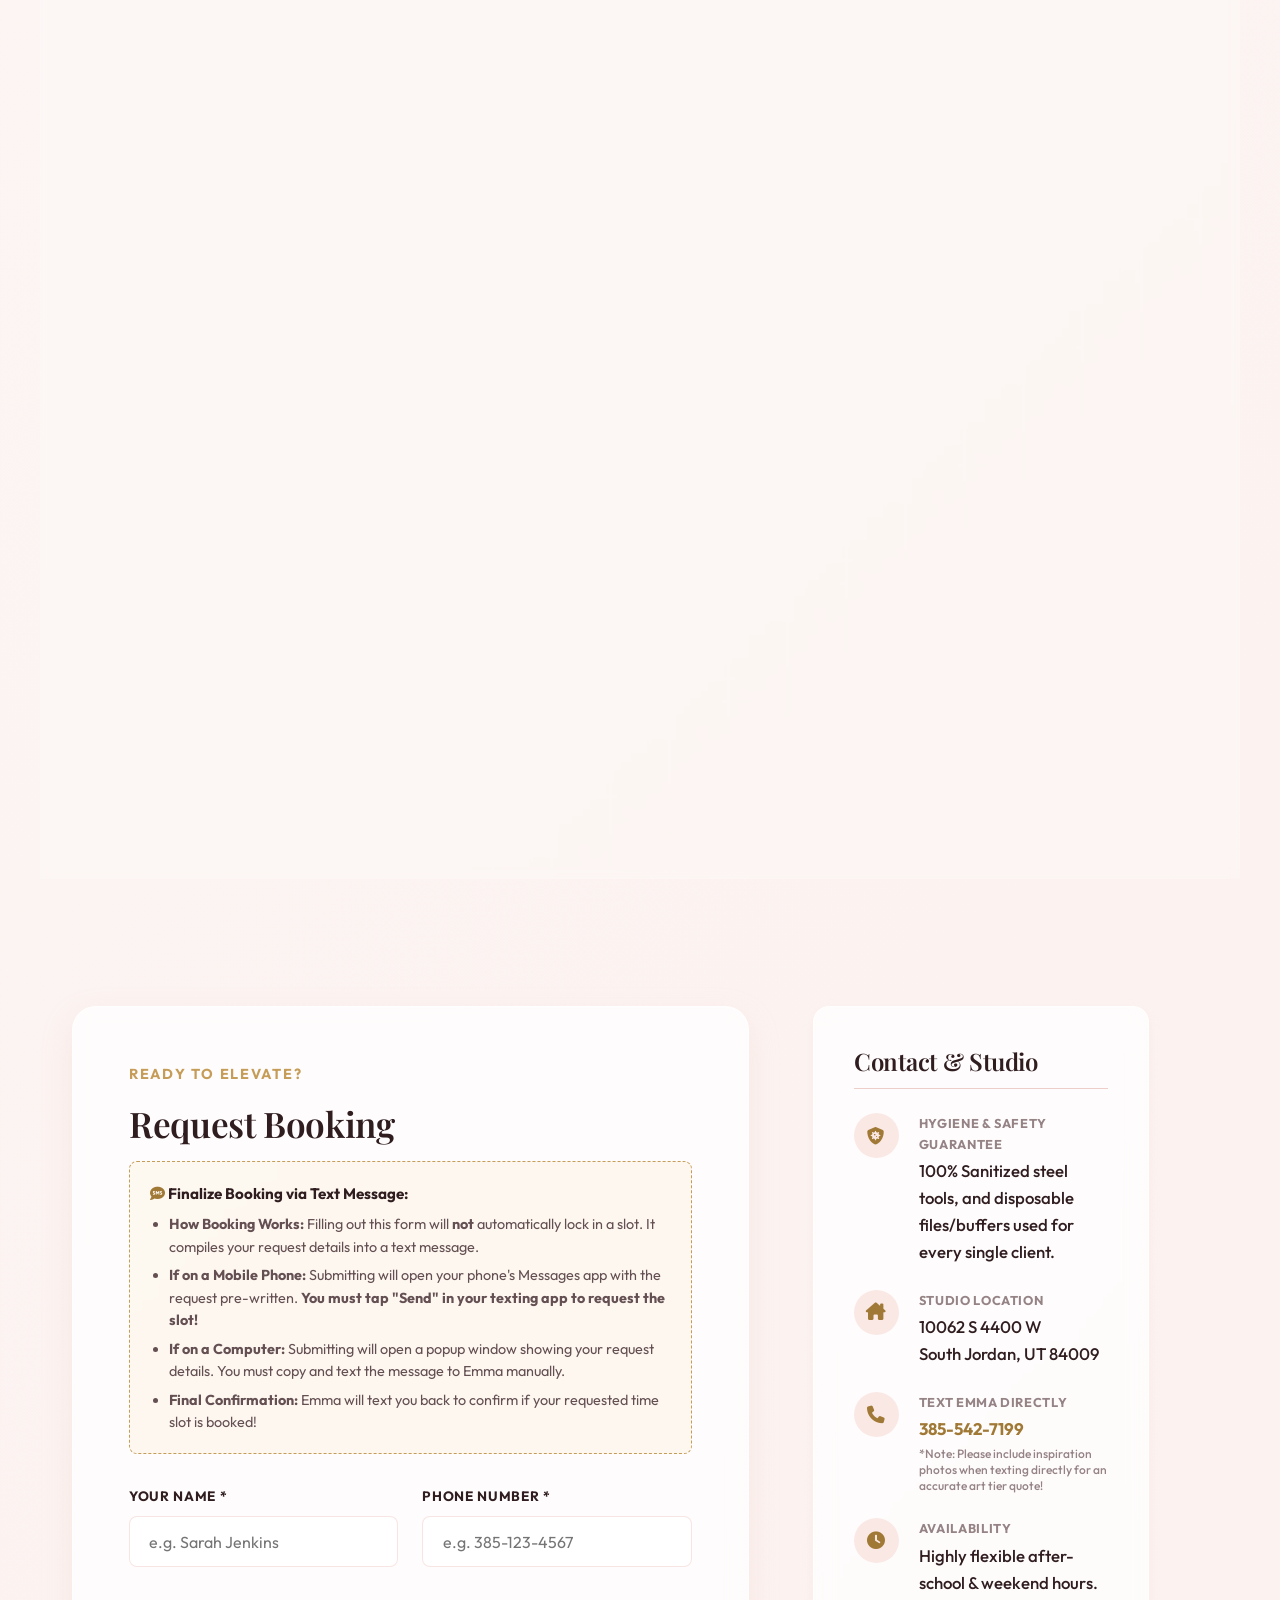
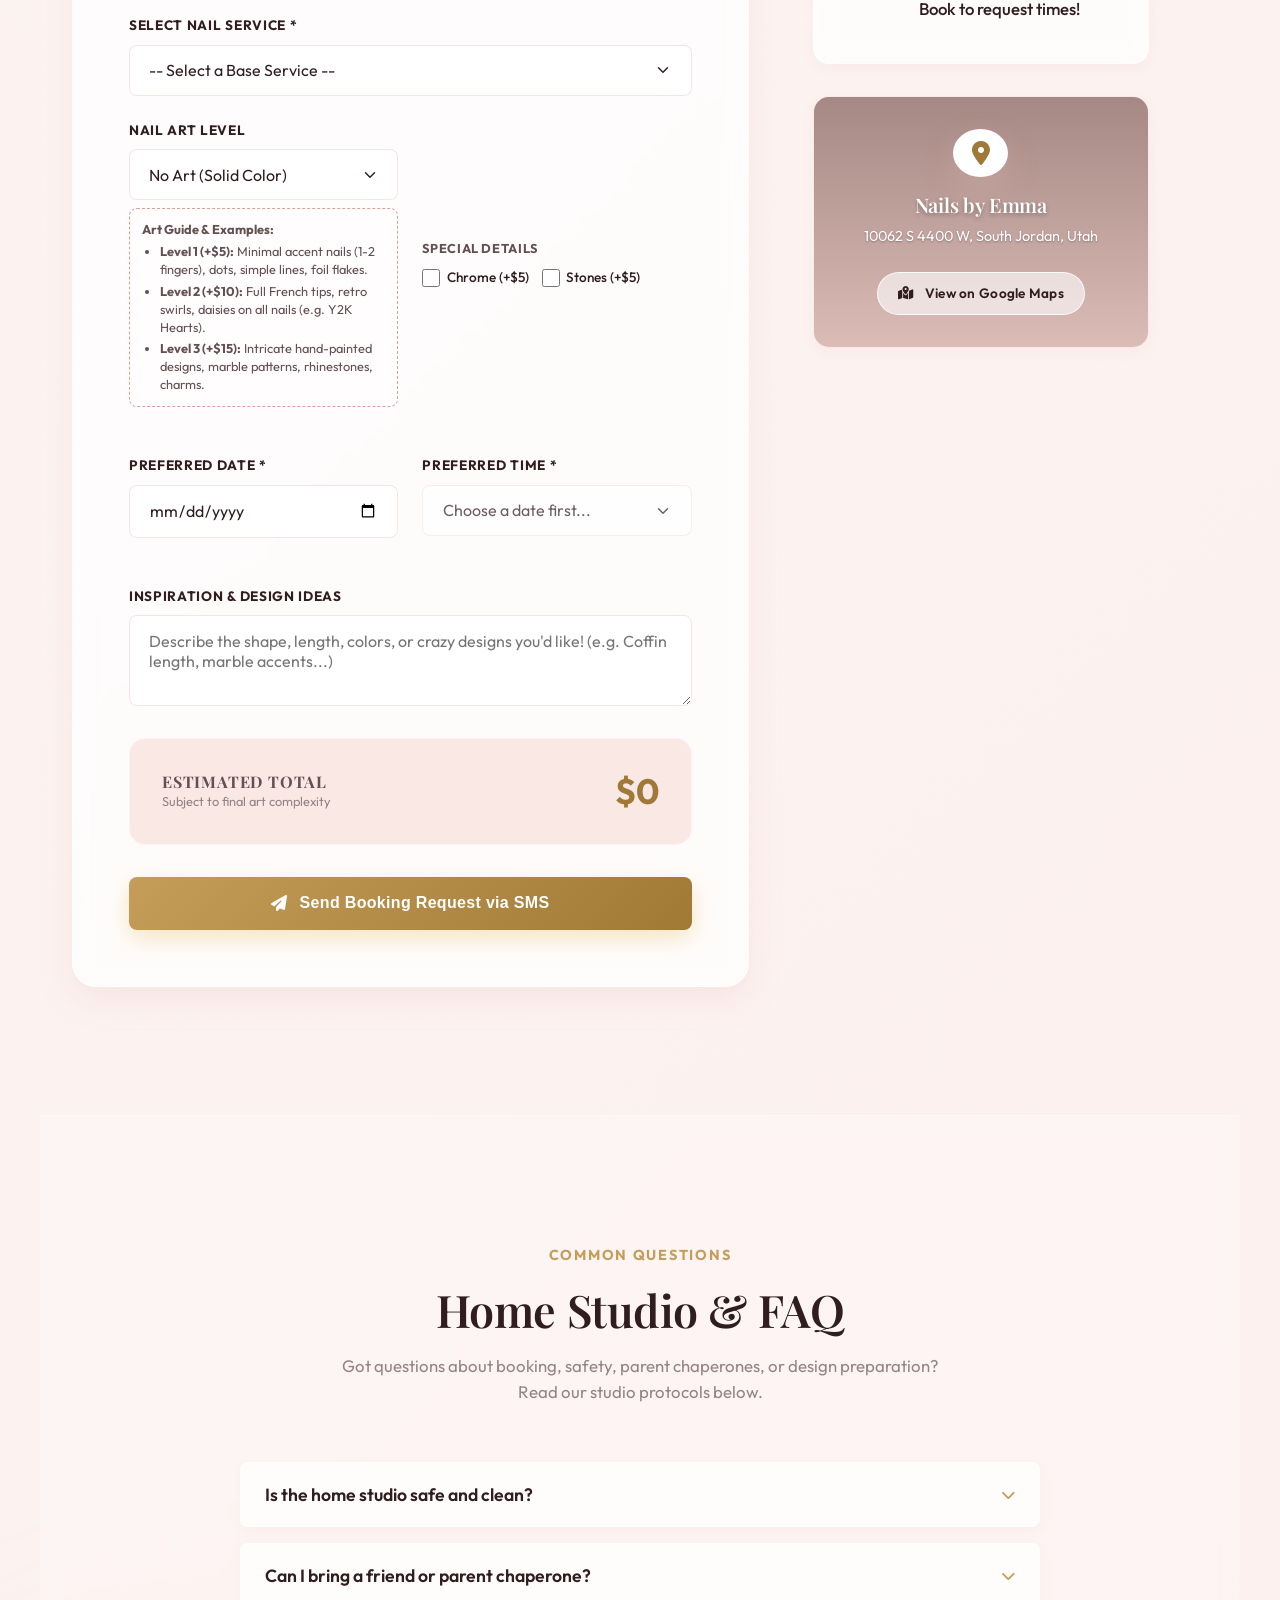
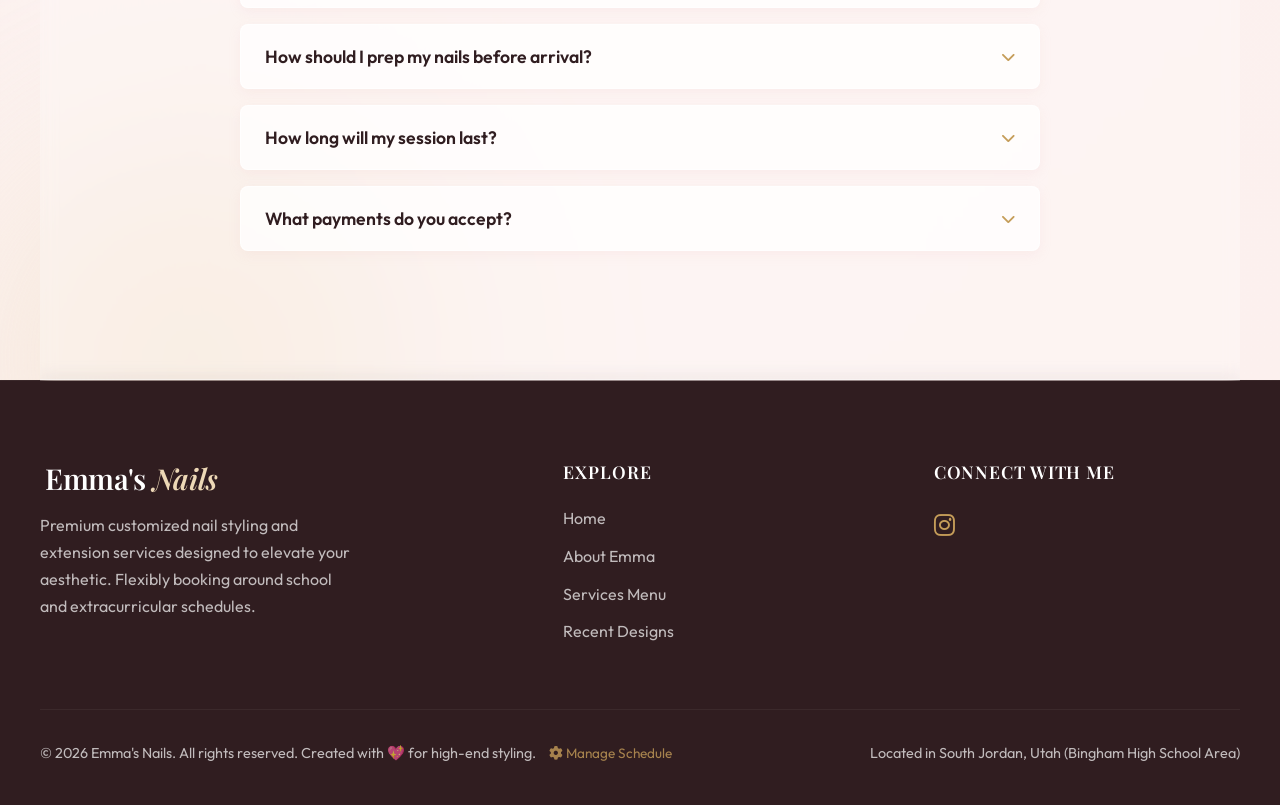
==== commit 8e0fa98e: "Clarify base pricing with plus signs and add texting disclaimers about art tiers" ====
--- a/index.html
+++ b/index.html
@@ -104,8 +104,9 @@
             <i class="fa-solid fa-sparkles"></i>
           </div>
           <h3 class="service-title">Classic Gel Manicure</h3>
-          <div class="service-price"><span>$</span>10</div>
-          <ul class="service-features">
+          <div class="service-price"><span>$</span>10+</div>
+          <span style="font-size: 0.8rem; font-weight: 500; opacity: 0.8; display: block; margin-top: 0.25rem; color: var(--text-medium); text-align: center;">Base Price (Solid Color)</span>
+          <ul class="service-features" style="margin-top: 1.5rem;">
             <li><i class="fa-solid fa-circle-check"></i> Gentle Cuticle Prep</li>
             <li><i class="fa-solid fa-circle-check"></i> Professional Shaping</li>
             <li><i class="fa-solid fa-circle-check"></i> Elegant Gel Color Overlay</li>
@@ -124,8 +125,9 @@
             <i class="fa-solid fa-gem"></i>
           </div>
           <h3 class="service-title">Gel-X Extensions</h3>
-          <div class="service-price"><span>$</span>20</div>
-          <ul class="service-features">
+          <div class="service-price"><span>$</span>20+</div>
+          <span style="font-size: 0.8rem; font-weight: 700; display: block; margin-top: 0.25rem; color: var(--accent-dark); text-align: center;">Base Price (Solid Color)</span>
+          <ul class="service-features" style="margin-top: 1.5rem;">
             <li><i class="fa-solid fa-circle-check"></i> Premium Apres Gel-X Tips</li>
             <li><i class="fa-solid fa-circle-check"></i> Custom Lengths & Shapes</li>
             <li><i class="fa-solid fa-circle-check"></i> Zero Damage to Natural Nails</li>
@@ -143,8 +145,9 @@
             <i class="fa-solid fa-water"></i>
           </div>
           <h3 class="service-title">Soak & Massage Mani</h3>
-          <div class="service-price"><span>$</span>12</div>
-          <ul class="service-features">
+          <div class="service-price"><span>$</span>12+</div>
+          <span style="font-size: 0.8rem; font-weight: 500; opacity: 0.8; display: block; margin-top: 0.25rem; color: var(--text-medium); text-align: center;">Base Price (Solid Color)</span>
+          <ul class="service-features" style="margin-top: 1.5rem;">
             <li><i class="fa-solid fa-circle-check"></i> Warm Hydrating Hand Soak</li>
             <li><i class="fa-solid fa-circle-check"></i> Gentle Cuticle Trim & Care</li>
             <li><i class="fa-solid fa-circle-check"></i> Shaping & Natural Buff Shine</li>
@@ -153,6 +156,32 @@
           </ul>
         </div>
         <a href="#book" class="btn btn-secondary" onclick="document.getElementById('service-select').value='spa-mani'; document.getElementById('service-select').dispatchEvent(new Event('change'));">Select Soak & Massage</a>
+      </div>
+    </div>
+
+    <!-- Nail Art & Add-on Menu -->
+    <div class="art-pricing-banner" style="background: rgba(255, 255, 255, 0.45); border: 1px solid var(--accent-light); border-radius: var(--radius-md); padding: 2rem; margin-top: 2.5rem; backdrop-filter: blur(10px); box-shadow: var(--shadow-sm); text-align: left;">
+      <h3 style="font-size: 1.4rem; color: var(--text-dark); margin-bottom: 0.75rem; font-family: 'Playfair Display', serif;"><i class="fa-solid fa-palette" style="color: var(--accent-dark);"></i> Nail Art & Custom Add-ons</h3>
+      <p style="font-size: 0.95rem; color: var(--text-medium); line-height: 1.55; margin-bottom: 1.5rem;">
+        Baseline prices cover a single, solid color. Custom hand-painted art, chrome coatings, and rhinestones require extra time and products. <strong>Final art costs are determined by these Tiers:</strong>
+      </p>
+      <div style="display: grid; grid-template-columns: repeat(auto-fit, minmax(210px, 1fr)); gap: 1.25rem;">
+        <div style="background: rgba(255, 255, 255, 0.65); padding: 1.25rem; border-radius: var(--radius-sm); border: 1px solid rgba(255,255,255,0.85); box-shadow: var(--shadow-sm);">
+          <h4 style="font-size: 1.05rem; color: var(--accent-dark); margin-bottom: 0.4rem; font-weight: 700;">Level 1 Art (+$5)</h4>
+          <p style="font-size: 0.85rem; color: var(--text-medium); line-height: 1.45; margin: 0;">Minimal accent art on 1-2 fingers, polka dots, simple lines, or foil flakes.</p>
+        </div>
+        <div style="background: rgba(255, 255, 255, 0.65); padding: 1.25rem; border-radius: var(--radius-sm); border: 1px solid rgba(255,255,255,0.85); box-shadow: var(--shadow-sm);">
+          <h4 style="font-size: 1.05rem; color: var(--accent-dark); margin-bottom: 0.4rem; font-weight: 700;">Level 2 Art (+$10)</h4>
+          <p style="font-size: 0.85rem; color: var(--text-medium); line-height: 1.45; margin: 0;">French tips on all nails, retro swirls, or custom hand-drawn daisies (e.g. Y2K Hearts).</p>
+        </div>
+        <div style="background: rgba(255, 255, 255, 0.65); padding: 1.25rem; border-radius: var(--radius-sm); border: 1px solid rgba(255,255,255,0.85); box-shadow: var(--shadow-sm);">
+          <h4 style="font-size: 1.05rem; color: var(--accent-dark); margin-bottom: 0.4rem; font-weight: 700;">Level 3 Art (+$15)</h4>
+          <p style="font-size: 0.85rem; color: var(--text-medium); line-height: 1.45; margin: 0;">Intricate hand-painted patterns, marble effects, heavy rhinestones, or gems.</p>
+        </div>
+        <div style="background: rgba(255, 255, 255, 0.65); padding: 1.25rem; border-radius: var(--radius-sm); border: 1px solid rgba(255,255,255,0.85); box-shadow: var(--shadow-sm);">
+          <h4 style="font-size: 1.05rem; color: var(--accent-dark); margin-bottom: 0.4rem; font-weight: 700;">Special Add-ons</h4>
+          <p style="font-size: 0.85rem; color: var(--text-medium); line-height: 1.45; margin: 0;">Chrome Overlays (+$5), Rhinestones (+$5), or safe old Gel/Acrylic removals (+$5).</p>
+        </div>
       </div>
     </div>
   </section>
@@ -295,8 +324,9 @@
           </div>
 
           <!-- Direct call warning CTA -->
-          <div id="desktop-direct-link" style="margin-bottom: 1.5rem; font-size: 0.9rem; text-align: center; color: var(--text-medium);">
-            Prefer to call or text directly? <a href="tel:3855427199" style="font-weight: 700; color: var(--accent-dark); text-decoration: underline;"><i class="fa-solid fa-phone-volume"></i> Tap here to Call / Text Emma</a>
+          <div id="desktop-direct-link" style="margin-bottom: 1.5rem; font-size: 0.9rem; text-align: center; color: var(--text-medium); line-height: 1.4;">
+            Prefer to text directly? <a href="tel:3855427199" style="font-weight: 700; color: var(--accent-dark); text-decoration: underline;"><i class="fa-solid fa-phone-volume"></i> Tap here to Text Emma</a><br>
+            <span style="font-size: 0.8rem; opacity: 0.85;">(Be sure to attach a photo of the design you want so she can quote your art tier!)</span>
           </div>
 
           <button type="submit" class="btn btn-primary" style="width: 100%; border-radius: var(--radius-sm); padding: 1.1rem;" id="btn-submit-booking">
@@ -336,8 +366,9 @@
                 <i class="fa-solid fa-phone"></i>
               </div>
               <div class="contact-details">
-                <h5>Text / Call for Inquiries</h5>
-                <a href="tel:3855427199">385-542-7199</a>
+                <h5>Text Emma Directly</h5>
+                <a href="tel:3855427199" style="font-weight: 700; color: var(--accent-dark);">385-542-7199</a>
+                <p style="font-size: 0.75rem; color: var(--text-light); margin-top: 0.15rem; line-height: 1.35; margin-bottom: 0;">*Note: Please include inspiration photos when texting directly for an accurate art tier quote!</p>
               </div>
             </li>
 
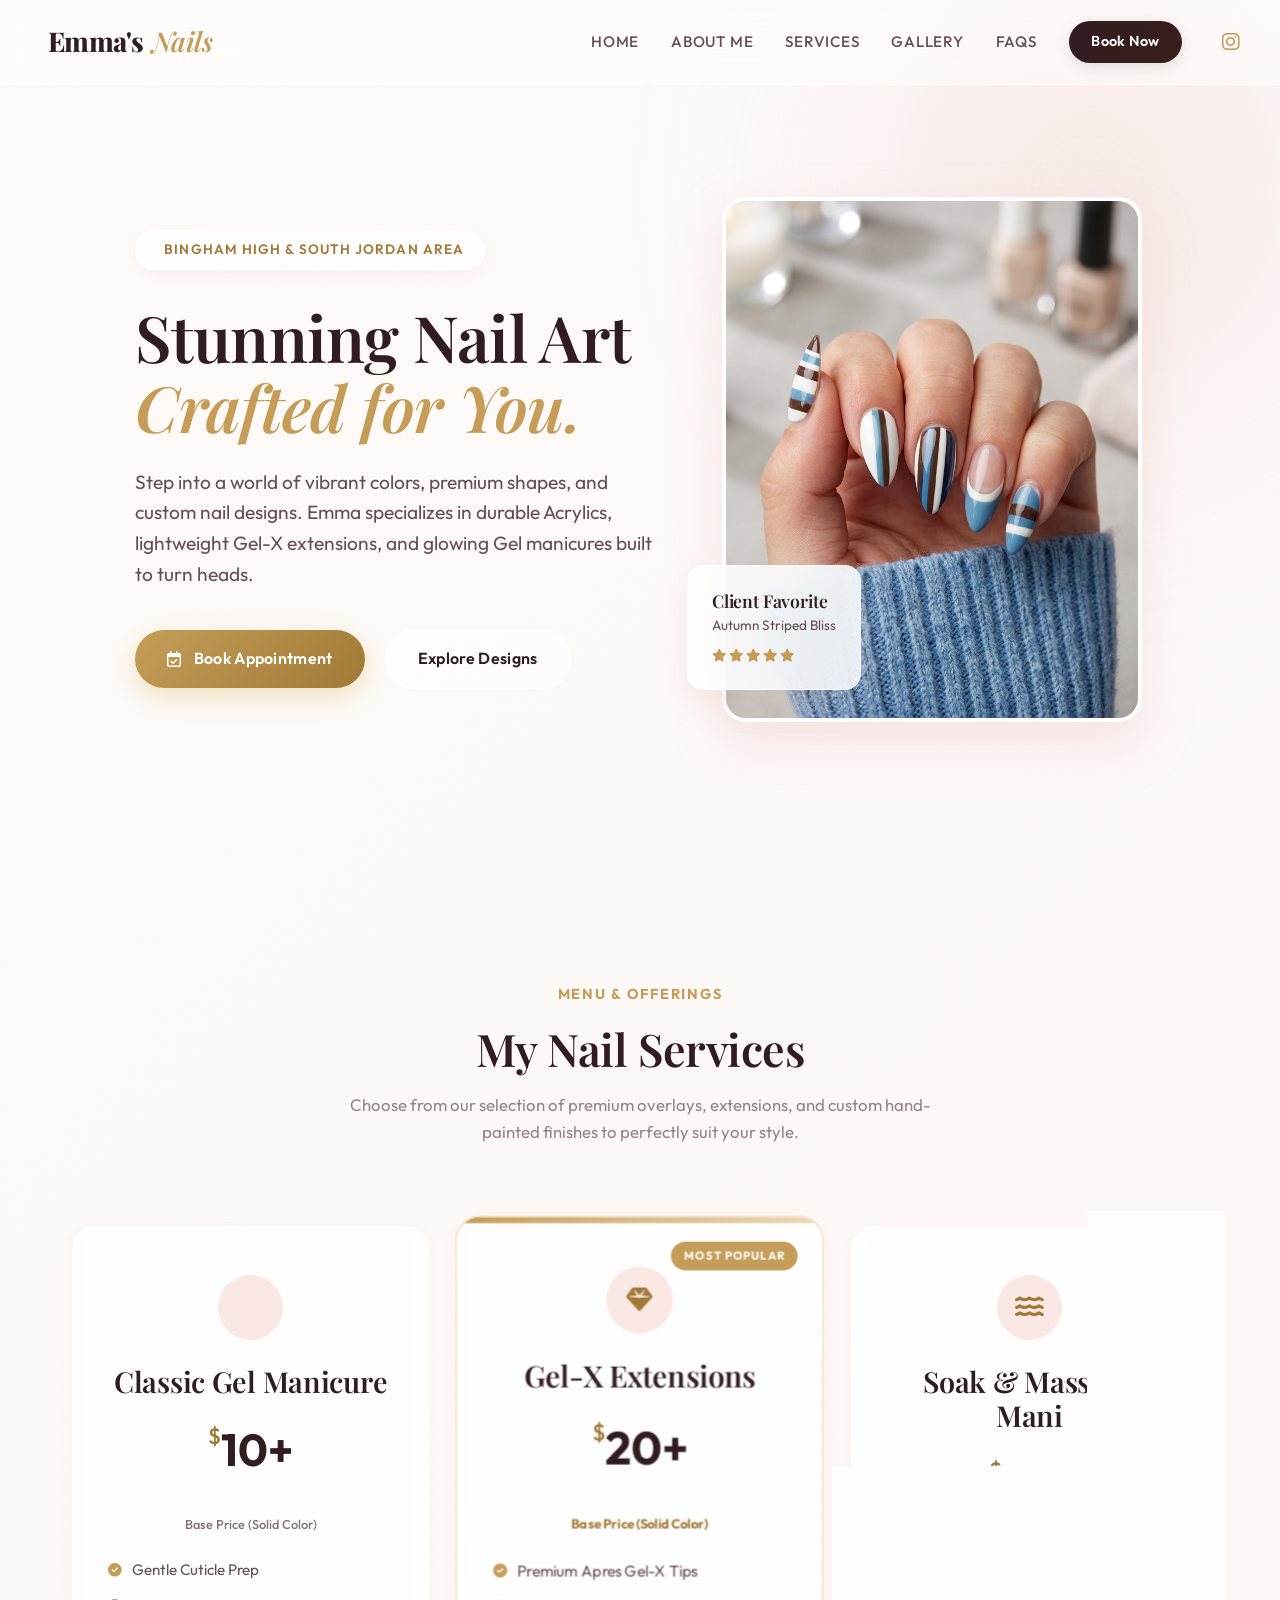
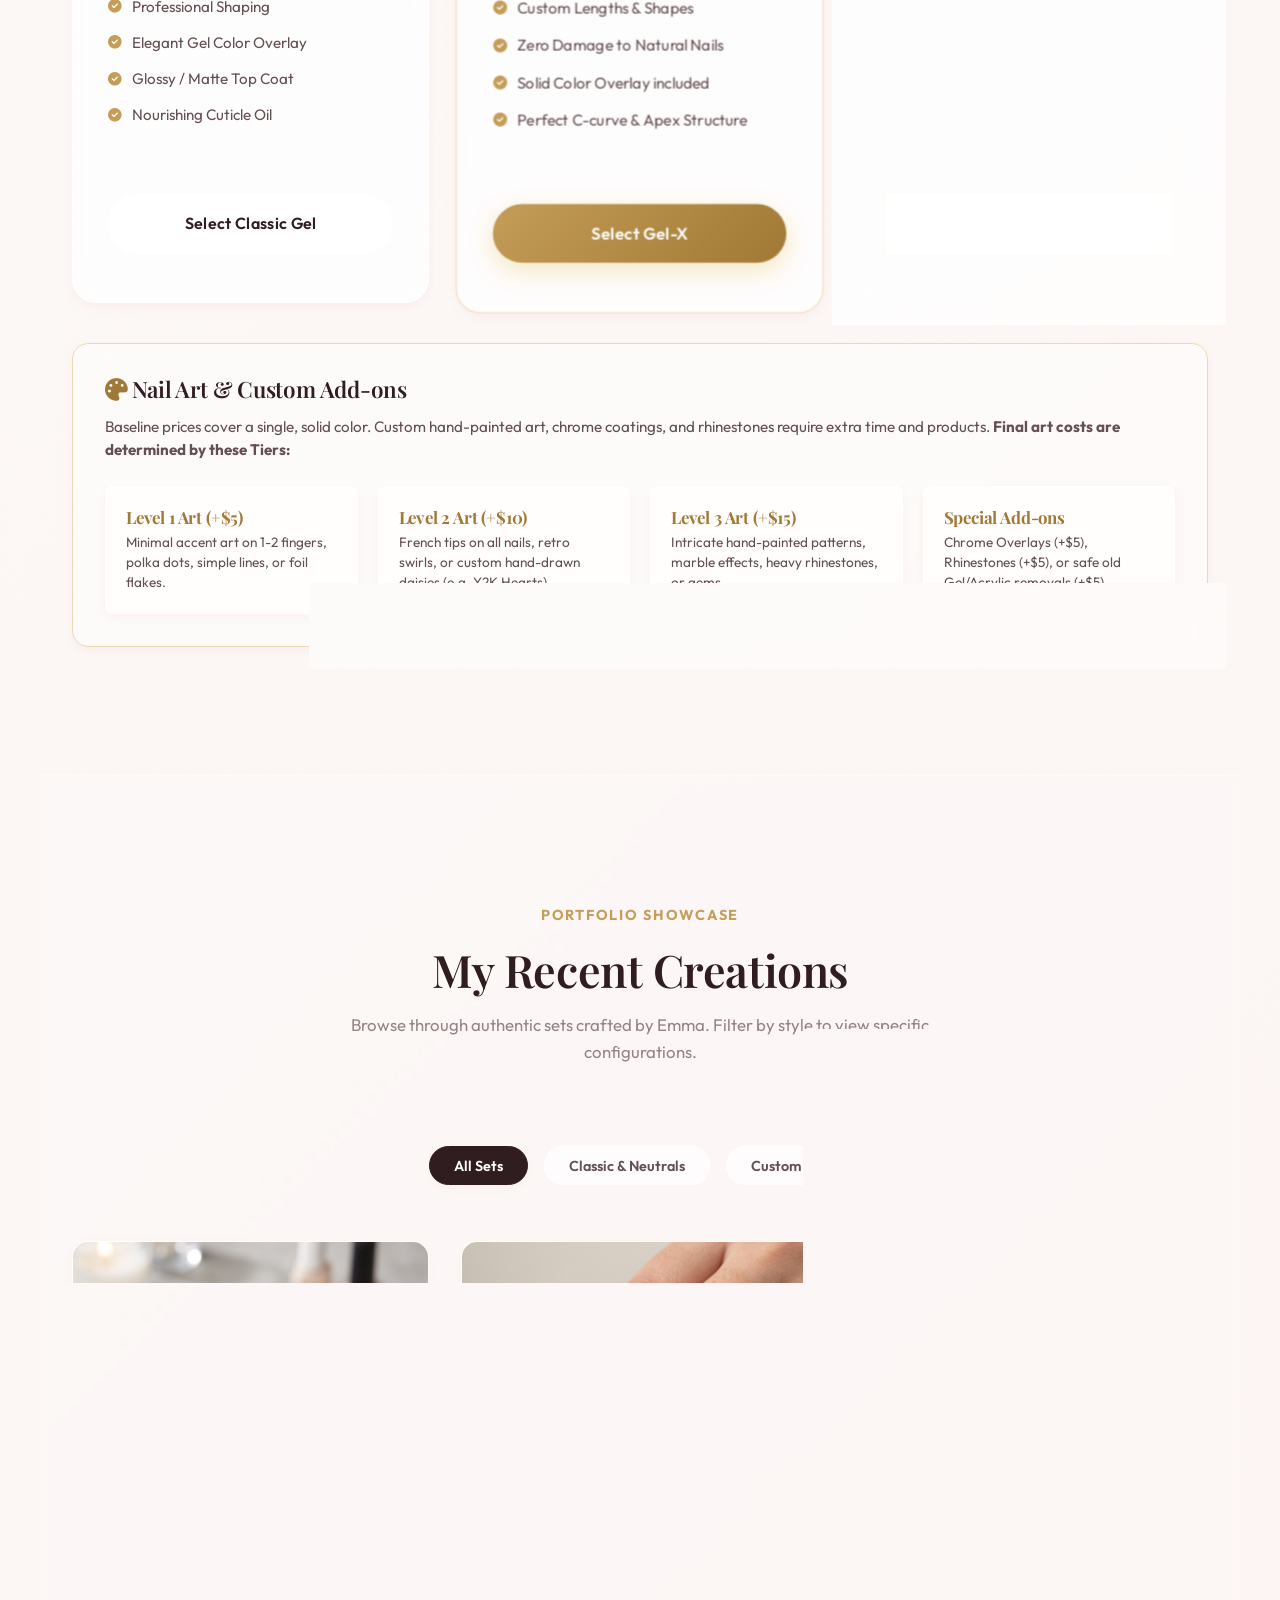
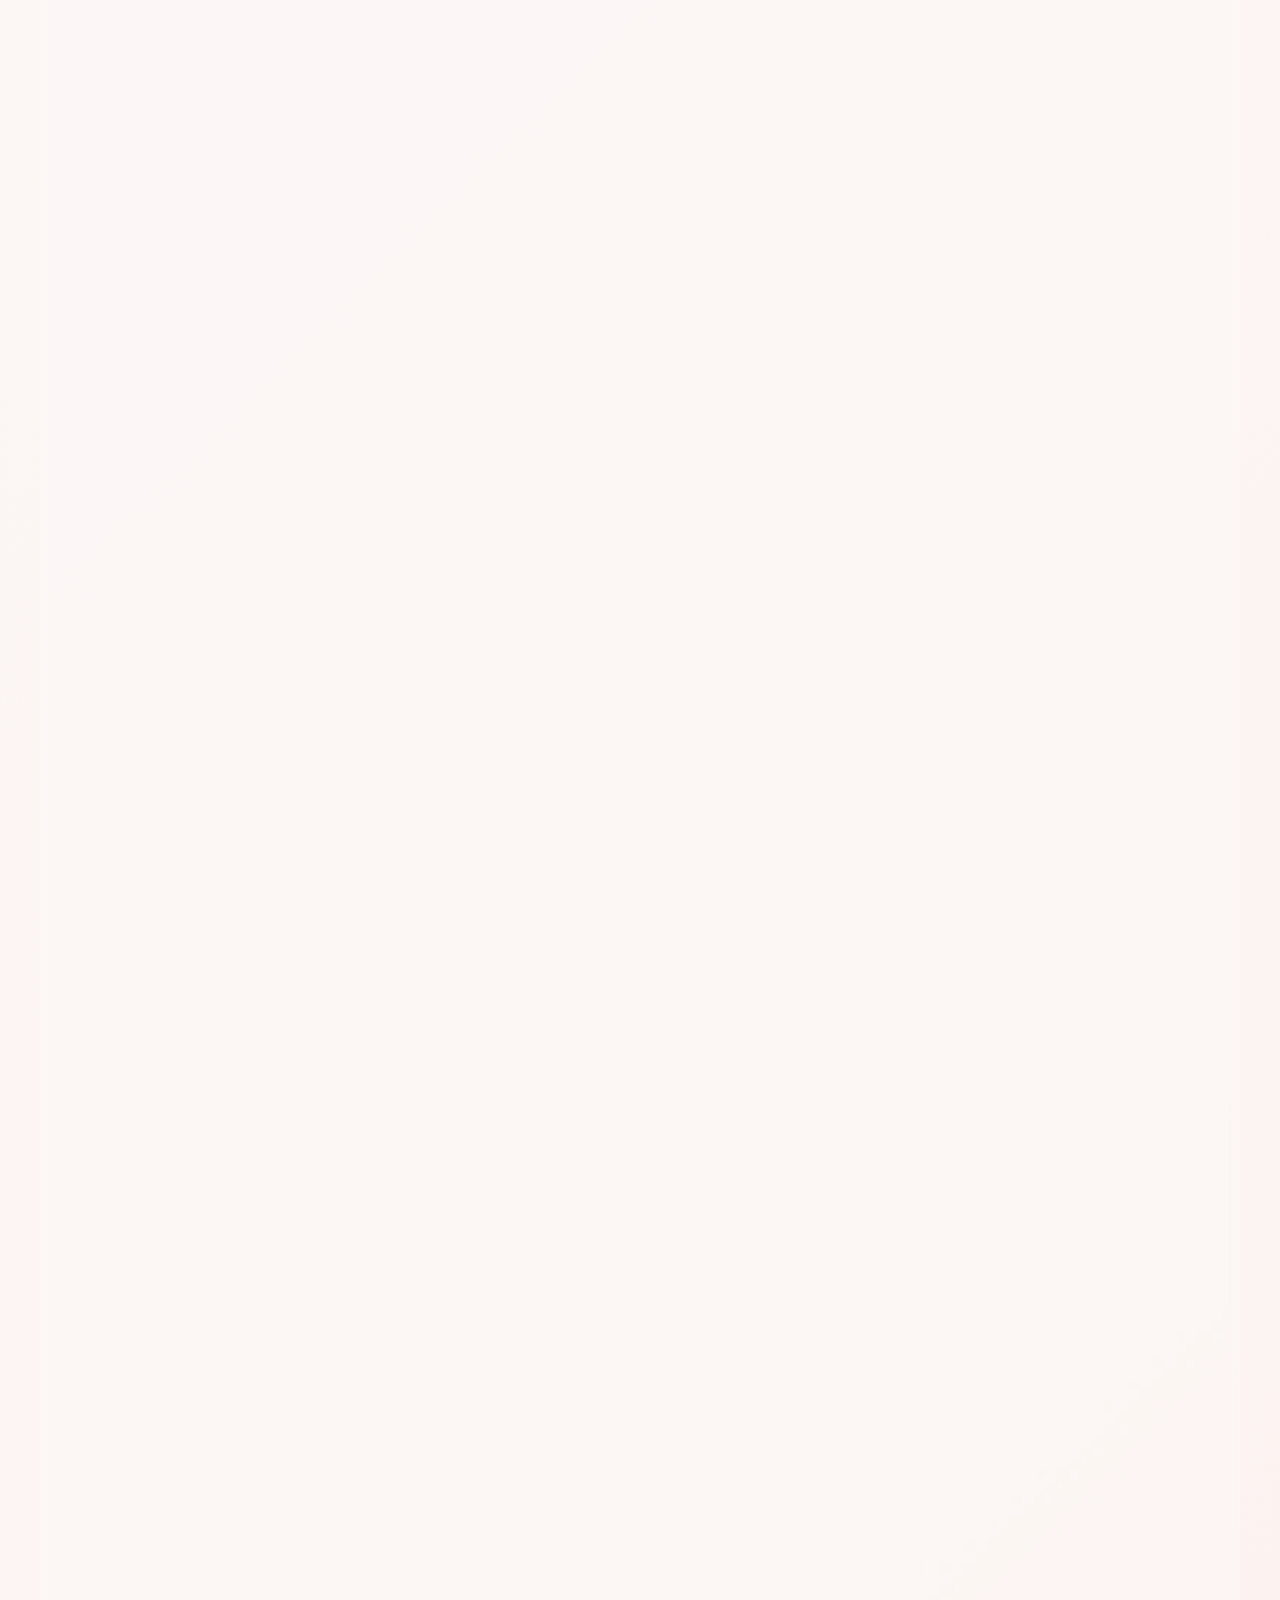
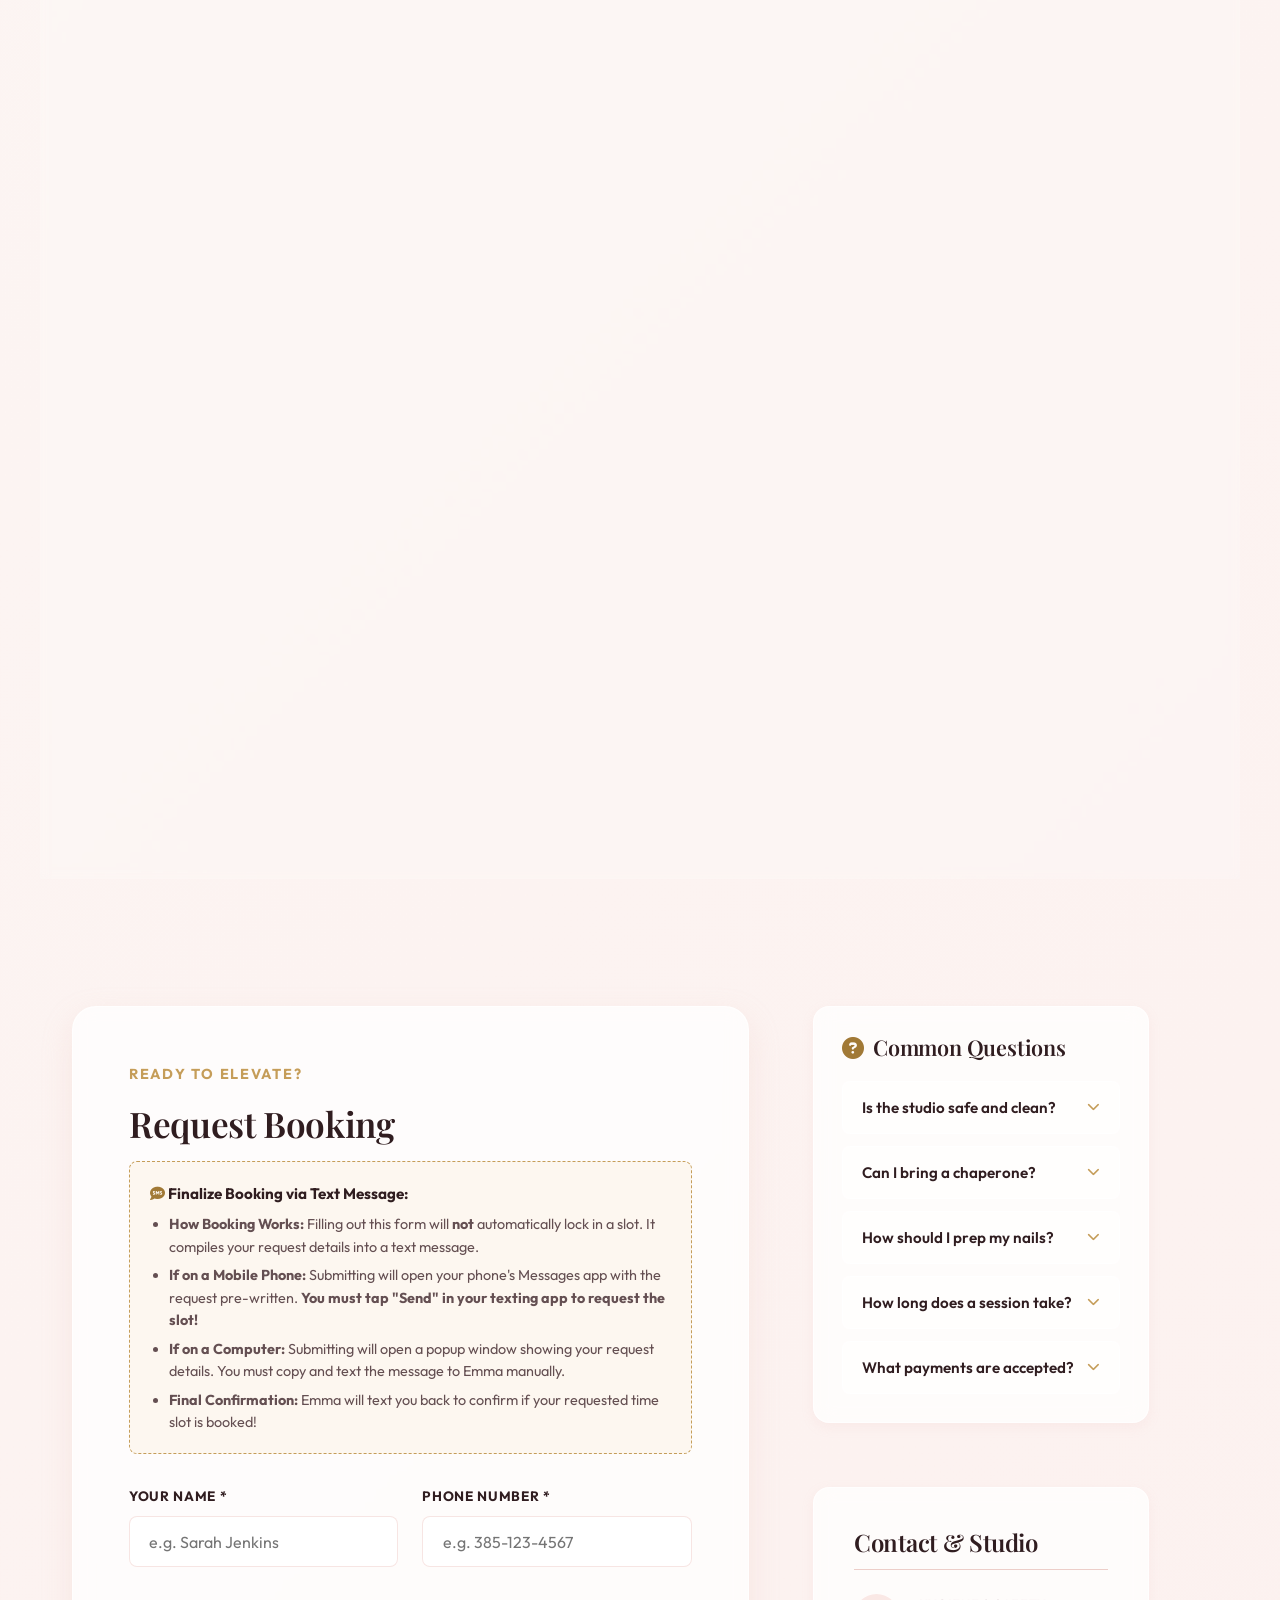
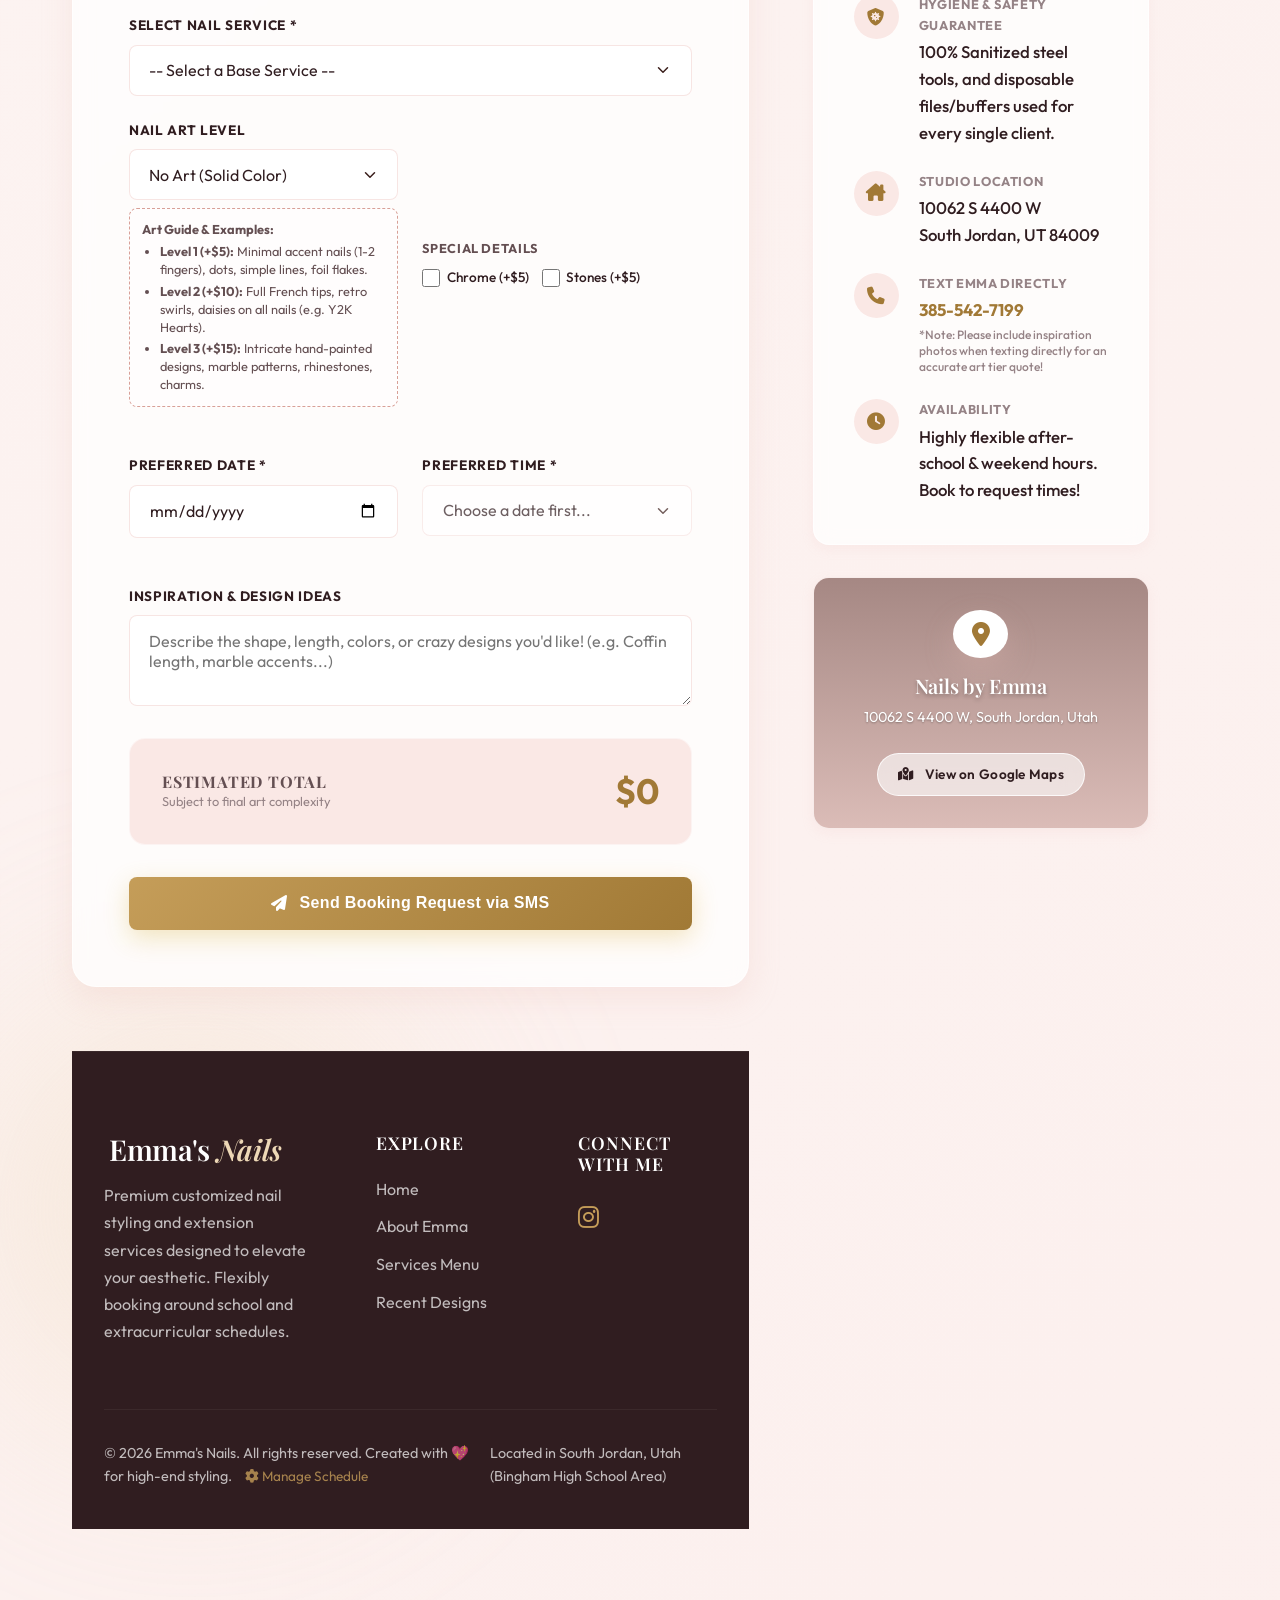
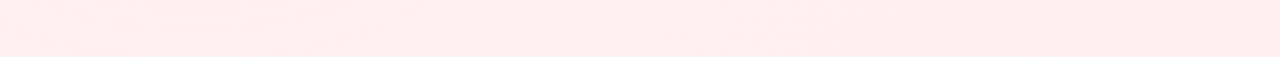
==== commit 813d878e: "Move FAQs into Booking sidebar above the Contact and Studio details" ====
--- a/index.html
+++ b/index.html
@@ -337,6 +337,82 @@
 
       <!-- Contact Info & Map Card -->
       <div class="contact-info-wrapper">
+        
+        <!-- FAQs Sidebar Widget -->
+        <div class="faq-sidebar-widget" style="margin-bottom: 2rem; background: var(--card-bg); border: 1px solid var(--card-border); border-radius: var(--radius-md); padding: 1.75rem; box-shadow: var(--shadow-sm); backdrop-filter: blur(10px);">
+          <h3 style="font-size: 1.35rem; color: var(--text-dark); margin-bottom: 1.25rem; font-family: 'Playfair Display', serif;"><i class="fa-solid fa-circle-question" style="color: var(--accent-dark); margin-right: 0.3rem;"></i> Common Questions</h3>
+          
+          <div class="faq-accordion" style="display: flex; flex-direction: column; gap: 0.75rem;">
+            <!-- FAQ 1 -->
+            <div class="faq-item" style="background: rgba(255, 255, 255, 0.45); border: 1px solid var(--card-border); border-radius: var(--radius-sm); overflow: hidden; transition: var(--transition-fast);">
+              <button class="faq-trigger" style="width: 100%; display: flex; justify-content: space-between; align-items: center; padding: 1rem 1.2rem; background: none; border: none; text-align: left; font-size: 0.95rem; font-weight: 600; color: var(--text-dark); cursor: pointer; font-family: 'Outfit', sans-serif;">
+                <span>Is the studio safe and clean?</span>
+                <i class="fa-solid fa-chevron-down" style="font-size: 0.8rem; color: var(--accent); transition: transform 0.3s ease;"></i>
+              </button>
+              <div class="faq-content" style="max-height: 0; overflow: hidden; transition: max-height 0.3s ease-out; background: rgba(255, 255, 255, 0.35);">
+                <p style="padding: 1rem 1.2rem; color: var(--text-medium); font-size: 0.85rem; line-height: 1.5; margin: 0;">
+                  Yes, absolutely! Everything is held to the highest sanitation standards. All metal implements are clean-sanitized, and buffers, nail files, and cuticle sticks are single-use disposable. Emma works from a dedicated, clean, smoke-free workspace.
+                </p>
+              </div>
+            </div>
+
+            <!-- FAQ 2 -->
+            <div class="faq-item" style="background: rgba(255, 255, 255, 0.45); border: 1px solid var(--card-border); border-radius: var(--radius-sm); overflow: hidden; transition: var(--transition-fast);">
+              <button class="faq-trigger" style="width: 100%; display: flex; justify-content: space-between; align-items: center; padding: 1rem 1.2rem; background: none; border: none; text-align: left; font-size: 0.95rem; font-weight: 600; color: var(--text-dark); cursor: pointer; font-family: 'Outfit', sans-serif;">
+                <span>Can I bring a chaperone?</span>
+                <i class="fa-solid fa-chevron-down" style="font-size: 0.8rem; color: var(--accent); transition: transform 0.3s ease;"></i>
+              </button>
+              <div class="faq-content" style="max-height: 0; overflow: hidden; transition: max-height 0.3s ease-out; background: rgba(255, 255, 255, 0.35);">
+                <p style="padding: 1rem 1.2rem; color: var(--text-medium); font-size: 0.85rem; line-height: 1.5; margin: 0;">
+                  Parents are always welcome to chaperone! Since it's a cozy home studio, we ask that you bring no more than one guest with you to ensure there is comfortable seating space.
+                </p>
+              </div>
+            </div>
+
+            <!-- FAQ 3 -->
+            <div class="faq-item" style="background: rgba(255, 255, 255, 0.45); border: 1px solid var(--card-border); border-radius: var(--radius-sm); overflow: hidden; transition: var(--transition-fast);">
+              <button class="faq-trigger" style="width: 100%; display: flex; justify-content: space-between; align-items: center; padding: 1rem 1.2rem; background: none; border: none; text-align: left; font-size: 0.95rem; font-weight: 600; color: var(--text-dark); cursor: pointer; font-family: 'Outfit', sans-serif;">
+                <span>How should I prep my nails?</span>
+                <i class="fa-solid fa-chevron-down" style="font-size: 0.8rem; color: var(--accent); transition: transform 0.3s ease;"></i>
+              </button>
+              <div class="faq-content" style="max-height: 0; overflow: hidden; transition: max-height 0.3s ease-out; background: rgba(255, 255, 255, 0.35);">
+                <p style="padding: 1rem 1.2rem; color: var(--text-medium); font-size: 0.85rem; line-height: 1.5; margin: 0;">
+                  Please arrive with bare, clean nails! If you have old gel, acrylic, or Gel-X that needs removal, please let Emma know in your booking notes so she can block out an extra 20 minutes for safe removal (+$5 fee).
+                </p>
+              </div>
+            </div>
+
+            <!-- FAQ 4 -->
+            <div class="faq-item" style="background: rgba(255, 255, 255, 0.45); border: 1px solid var(--card-border); border-radius: var(--radius-sm); overflow: hidden; transition: var(--transition-fast);">
+              <button class="faq-trigger" style="width: 100%; display: flex; justify-content: space-between; align-items: center; padding: 1rem 1.2rem; background: none; border: none; text-align: left; font-size: 0.95rem; font-weight: 600; color: var(--text-dark); cursor: pointer; font-family: 'Outfit', sans-serif;">
+                <span>How long does a session take?</span>
+                <i class="fa-solid fa-chevron-down" style="font-size: 0.8rem; color: var(--accent); transition: transform 0.3s ease;"></i>
+              </button>
+              <div class="faq-content" style="max-height: 0; overflow: hidden; transition: max-height 0.3s ease-out; background: rgba(255, 255, 255, 0.35);">
+                <p style="padding: 1rem 1.2rem; color: var(--text-medium); font-size: 0.85rem; line-height: 1.5; margin: 0;">
+                  • <strong>Solid Color Set:</strong> ~20 to 30 mins<br>
+                  • <strong>Level 1 Art Set:</strong> ~30 to 40 mins<br>
+                  • <strong>Level 2 Art Set:</strong> ~40 to 50 mins<br>
+                  • <strong>Level 3 Art Set:</strong> ~50 to 65 mins
+                </p>
+              </div>
+            </div>
+
+            <!-- FAQ 5 -->
+            <div class="faq-item" style="background: rgba(255, 255, 255, 0.45); border: 1px solid var(--card-border); border-radius: var(--radius-sm); overflow: hidden; transition: var(--transition-fast);">
+              <button class="faq-trigger" style="width: 100%; display: flex; justify-content: space-between; align-items: center; padding: 1rem 1.2rem; background: none; border: none; text-align: left; font-size: 0.95rem; font-weight: 600; color: var(--text-dark); cursor: pointer; font-family: 'Outfit', sans-serif;">
+                <span>What payments are accepted?</span>
+                <i class="fa-solid fa-chevron-down" style="font-size: 0.8rem; color: var(--accent); transition: transform 0.3s ease;"></i>
+              </button>
+              <div class="faq-content" style="max-height: 0; overflow: hidden; transition: max-height 0.3s ease-out; background: rgba(255, 255, 255, 0.35);">
+                <p style="padding: 1rem 1.2rem; color: var(--text-medium); font-size: 0.85rem; line-height: 1.5; margin: 0;">
+                  Emma accepts Venmo and cash payments at the end of your appointment.
+                </p>
+              </div>
+            </div>
+          </div>
+        </div>
+
         <div class="contact-card">
           <h3 class="contact-card-title">Contact & Studio</h3>
           <ul class="contact-list">
@@ -400,95 +476,6 @@
           </div>
         </div>
       </div>
-
-    </div>
-  </section>
-
-  <!-- --- FAQ & HOUSE PROTOCOL SECTION --- -->
-  <section class="section" id="faq" style="background: rgba(255, 255, 255, 0.25); border-top: 1px solid rgba(255, 255, 255, 0.4); border-bottom: 1px solid rgba(255, 255, 255, 0.4); backdrop-filter: blur(8px);">
-    <div class="section-header" style="margin-bottom: 3.5rem;">
-      <span class="section-subtitle">Common Questions</span>
-      <h2 class="section-title">Home Studio & FAQ</h2>
-      <p class="section-desc">Got questions about booking, safety, parent chaperones, or design preparation? Read our studio protocols below.</p>
-    </div>
-
-    <div class="faq-accordion" style="max-width: 800px; margin: 0 auto; display: flex; flex-direction: column; gap: 1rem;">
-      <!-- FAQ 1 -->
-      <div class="faq-item" style="background: var(--card-bg); border: 1px solid var(--card-border); border-radius: var(--radius-sm); overflow: hidden; box-shadow: var(--shadow-sm); transition: var(--transition-fast);">
-        <button class="faq-trigger" style="width: 100%; display: flex; justify-content: space-between; align-items: center; padding: 1.25rem 1.5rem; background: none; border: none; text-align: left; font-size: 1.1rem; font-weight: 600; color: var(--text-dark); cursor: pointer; font-family: 'Outfit', sans-serif;">
-          <span>Is the home studio safe and clean?</span>
-          <i class="fa-solid fa-chevron-down" style="font-size: 0.9rem; color: var(--accent); transition: transform 0.3s ease;"></i>
-        </button>
-        <div class="faq-content" style="max-height: 0; overflow: hidden; transition: max-height 0.3s ease-out; background: rgba(255, 255, 255, 0.35);">
-          <p style="padding: 1.25rem 1.5rem; color: var(--text-medium); font-size: 0.95rem; line-height: 1.6; margin: 0;">
-            Yes, absolutely! Everything is held to the highest sanitation standards. All metal implements are clean-sanitized, and buffers, nail files, and cuticle sticks are single-use disposable. Emma works from a dedicated, clean, smoke-free workspace.
-          </p>
-        </div>
-      </div>
-
-      <!-- FAQ 2 -->
-      <div class="faq-item" style="background: var(--card-bg); border: 1px solid var(--card-border); border-radius: var(--radius-sm); overflow: hidden; box-shadow: var(--shadow-sm); transition: var(--transition-fast);">
-        <button class="faq-trigger" style="width: 100%; display: flex; justify-content: space-between; align-items: center; padding: 1.25rem 1.5rem; background: none; border: none; text-align: left; font-size: 1.1rem; font-weight: 600; color: var(--text-dark); cursor: pointer; font-family: 'Outfit', sans-serif;">
-          <span>Can I bring a friend or parent chaperone?</span>
-          <i class="fa-solid fa-chevron-down" style="font-size: 0.9rem; color: var(--accent); transition: transform 0.3s ease;"></i>
-        </button>
-        <div class="faq-content" style="max-height: 0; overflow: hidden; transition: max-height 0.3s ease-out; background: rgba(255, 255, 255, 0.35);">
-          <p style="padding: 1.25rem 1.5rem; color: var(--text-medium); font-size: 0.95rem; line-height: 1.6; margin: 0;">
-            Parents are always welcome to chaperone! Since it's a cozy home studio, we ask that you bring no more than one guest (a friend, a parent, or even your husband if you think he can sit still for an hour!) with you to ensure there is comfortable seating space.
-          </p>
-        </div>
-      </div>
-
-      <!-- FAQ 3 -->
-      <div class="faq-item" style="background: var(--card-bg); border: 1px solid var(--card-border); border-radius: var(--radius-sm); overflow: hidden; box-shadow: var(--shadow-sm); transition: var(--transition-fast);">
-        <button class="faq-trigger" style="width: 100%; display: flex; justify-content: space-between; align-items: center; padding: 1.25rem 1.5rem; background: none; border: none; text-align: left; font-size: 1.1rem; font-weight: 600; color: var(--text-dark); cursor: pointer; font-family: 'Outfit', sans-serif;">
-          <span>How should I prep my nails before arrival?</span>
-          <i class="fa-solid fa-chevron-down" style="font-size: 0.9rem; color: var(--accent); transition: transform 0.3s ease;"></i>
-        </button>
-        <div class="faq-content" style="max-height: 0; overflow: hidden; transition: max-height 0.3s ease-out; background: rgba(255, 255, 255, 0.35);">
-          <p style="padding: 1.25rem 1.5rem; color: var(--text-medium); font-size: 0.95rem; line-height: 1.6; margin: 0;">
-            Please arrive with bare, clean nails! If you have old gel, acrylic, or Gel-X that needs removal, please let Emma know in your booking request notes so she can block out an extra 20 minutes for safe, damage-free removal (+$5 fee).
-          </p>
-        </div>
-      </div>
-
-      <!-- FAQ 4 -->
-      <div class="faq-item" style="background: var(--card-bg); border: 1px solid var(--card-border); border-radius: var(--radius-sm); overflow: hidden; box-shadow: var(--shadow-sm); transition: var(--transition-fast);">
-        <button class="faq-trigger" style="width: 100%; display: flex; justify-content: space-between; align-items: center; padding: 1.25rem 1.5rem; background: none; border: none; text-align: left; font-size: 1.1rem; font-weight: 600; color: var(--text-dark); cursor: pointer; font-family: 'Outfit', sans-serif;">
-          <span>How long will my session last?</span>
-          <i class="fa-solid fa-chevron-down" style="font-size: 0.9rem; color: var(--accent); transition: transform 0.3s ease;"></i>
-        </button>
-        <div class="faq-content" style="max-height: 0; overflow: hidden; transition: max-height 0.3s ease-out; background: rgba(255, 255, 255, 0.35);">
-          <p style="padding: 1.25rem 1.5rem; color: var(--text-medium); font-size: 0.95rem; line-height: 1.6; margin: 0;">
-            Session times depend on the complexity of your set. Here is a general estimate (we recommend planning for an extra 10–15 minutes of buffer so Emma can ensure your set is absolutely perfect!):
-            <br><br>
-            • <strong>Base Service (Solid Color):</strong> ~20 to 30 minutes
-            <br>
-            • <strong>With Level 1 Art:</strong> ~30 to 40 minutes total
-            <br>
-            • <strong>With Level 2 Art:</strong> ~40 to 50 minutes total
-            <br>
-            • <strong>With Level 3 Art:</strong> ~50 to 65 minutes total
-            <br>
-            • <strong>Soak & Massage Manicure addition:</strong> Adds approx. 15 minutes
-          </p>
-        </div>
-      </div>
-
-      <!-- FAQ 5 -->
-      <div class="faq-item" style="background: var(--card-bg); border: 1px solid var(--card-border); border-radius: var(--radius-sm); overflow: hidden; box-shadow: var(--shadow-sm); transition: var(--transition-fast);">
-        <button class="faq-trigger" style="width: 100%; display: flex; justify-content: space-between; align-items: center; padding: 1.25rem 1.5rem; background: none; border: none; text-align: left; font-size: 1.1rem; font-weight: 600; color: var(--text-dark); cursor: pointer; font-family: 'Outfit', sans-serif;">
-          <span>What payments do you accept?</span>
-          <i class="fa-solid fa-chevron-down" style="font-size: 0.9rem; color: var(--accent); transition: transform 0.3s ease;"></i>
-        </button>
-        <div class="faq-content" style="max-height: 0; overflow: hidden; transition: max-height 0.3s ease-out; background: rgba(255, 255, 255, 0.35);">
-          <p style="padding: 1.25rem 1.5rem; color: var(--text-medium); font-size: 0.95rem; line-height: 1.6; margin: 0;">
-            Emma accepts Venmo and cash payments at the end of your appointment.
-          </p>
-        </div>
-      </div>
-    </div>
-  </section>
 
   <!-- --- FOOTER --- -->
   <footer class="footer">
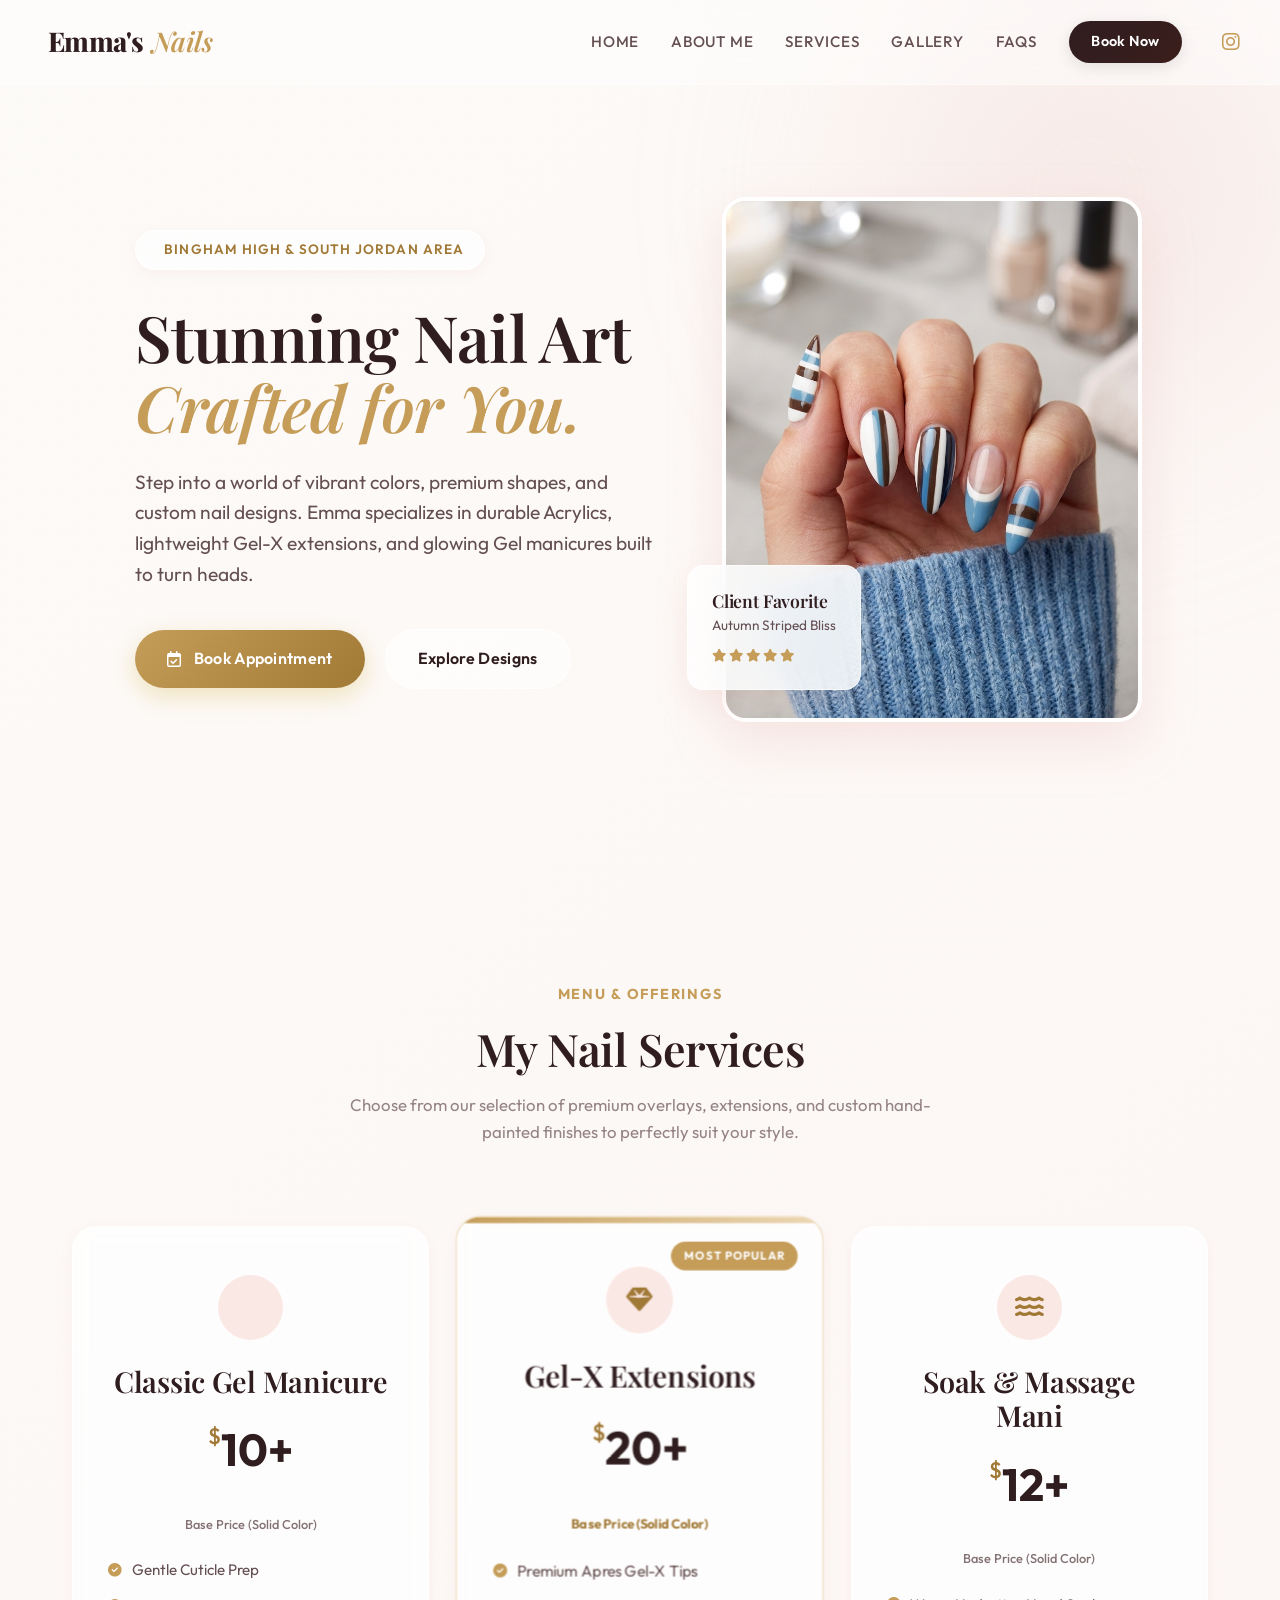
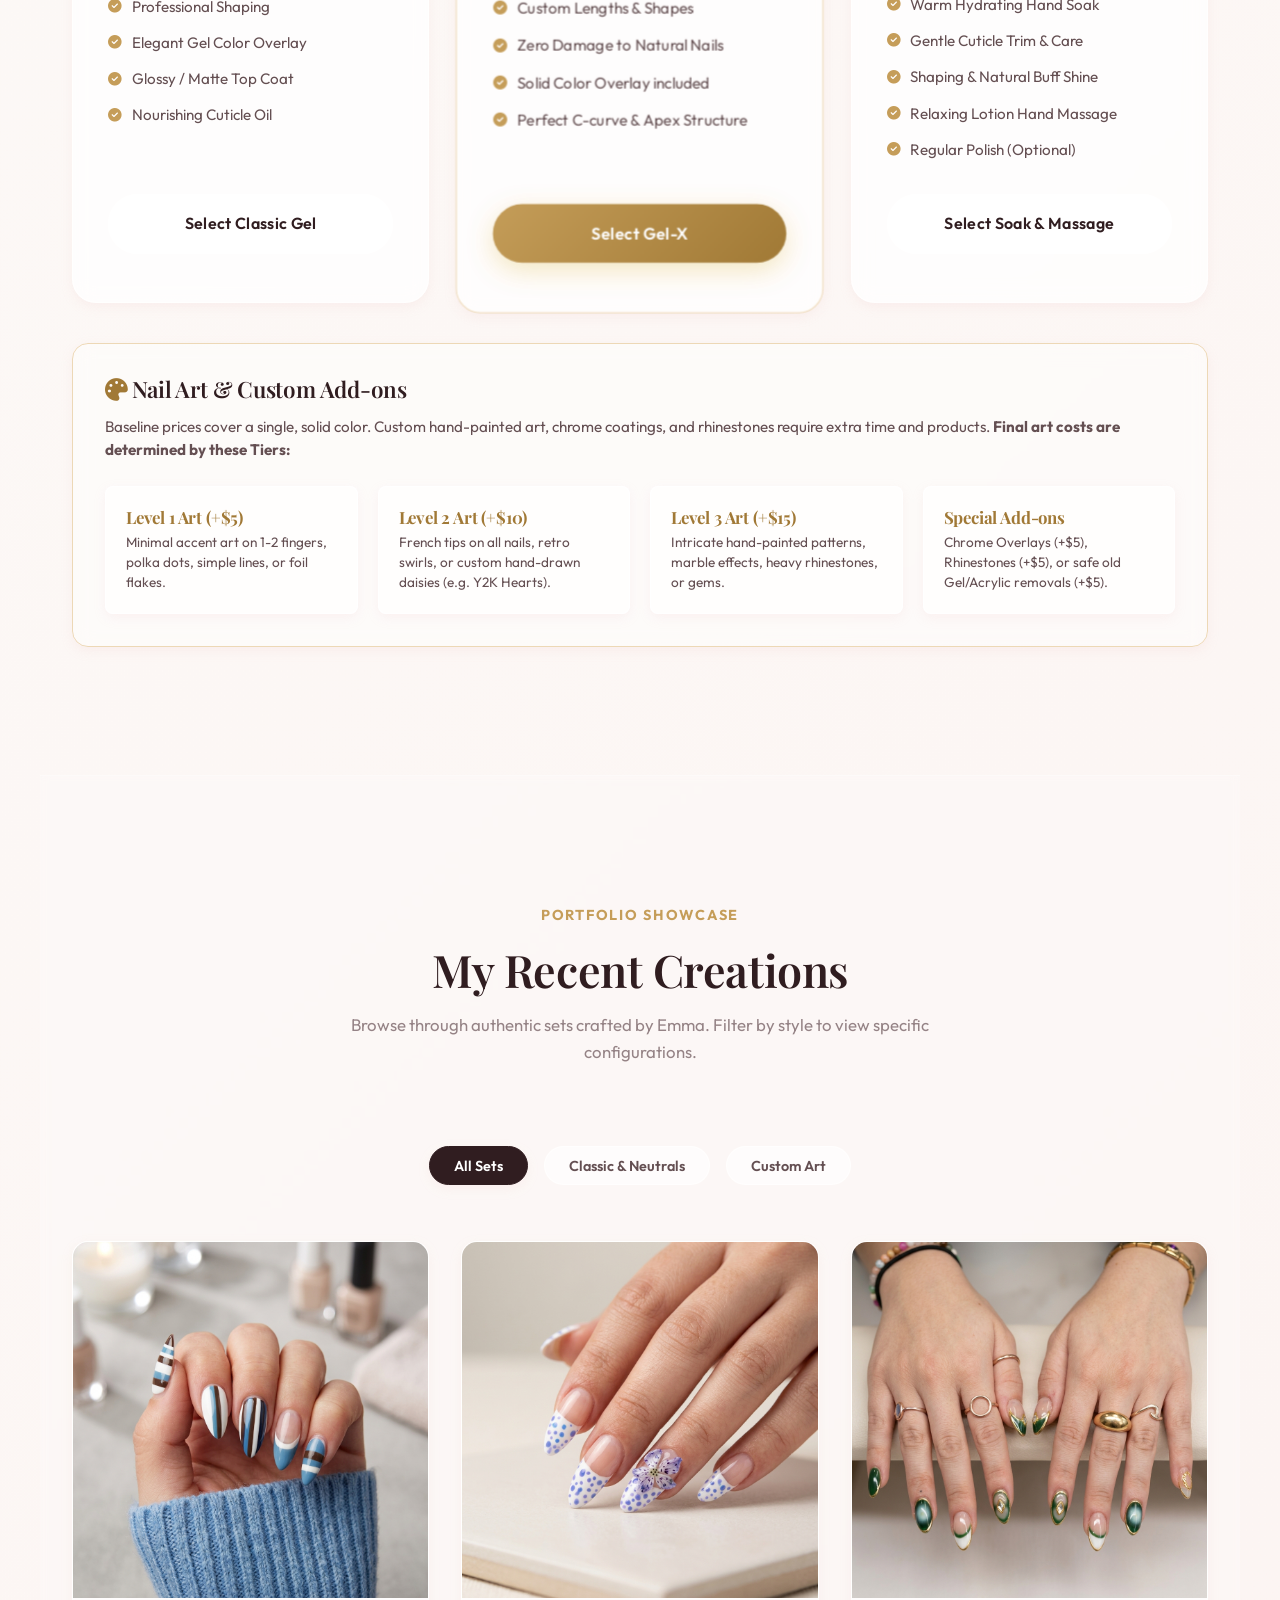
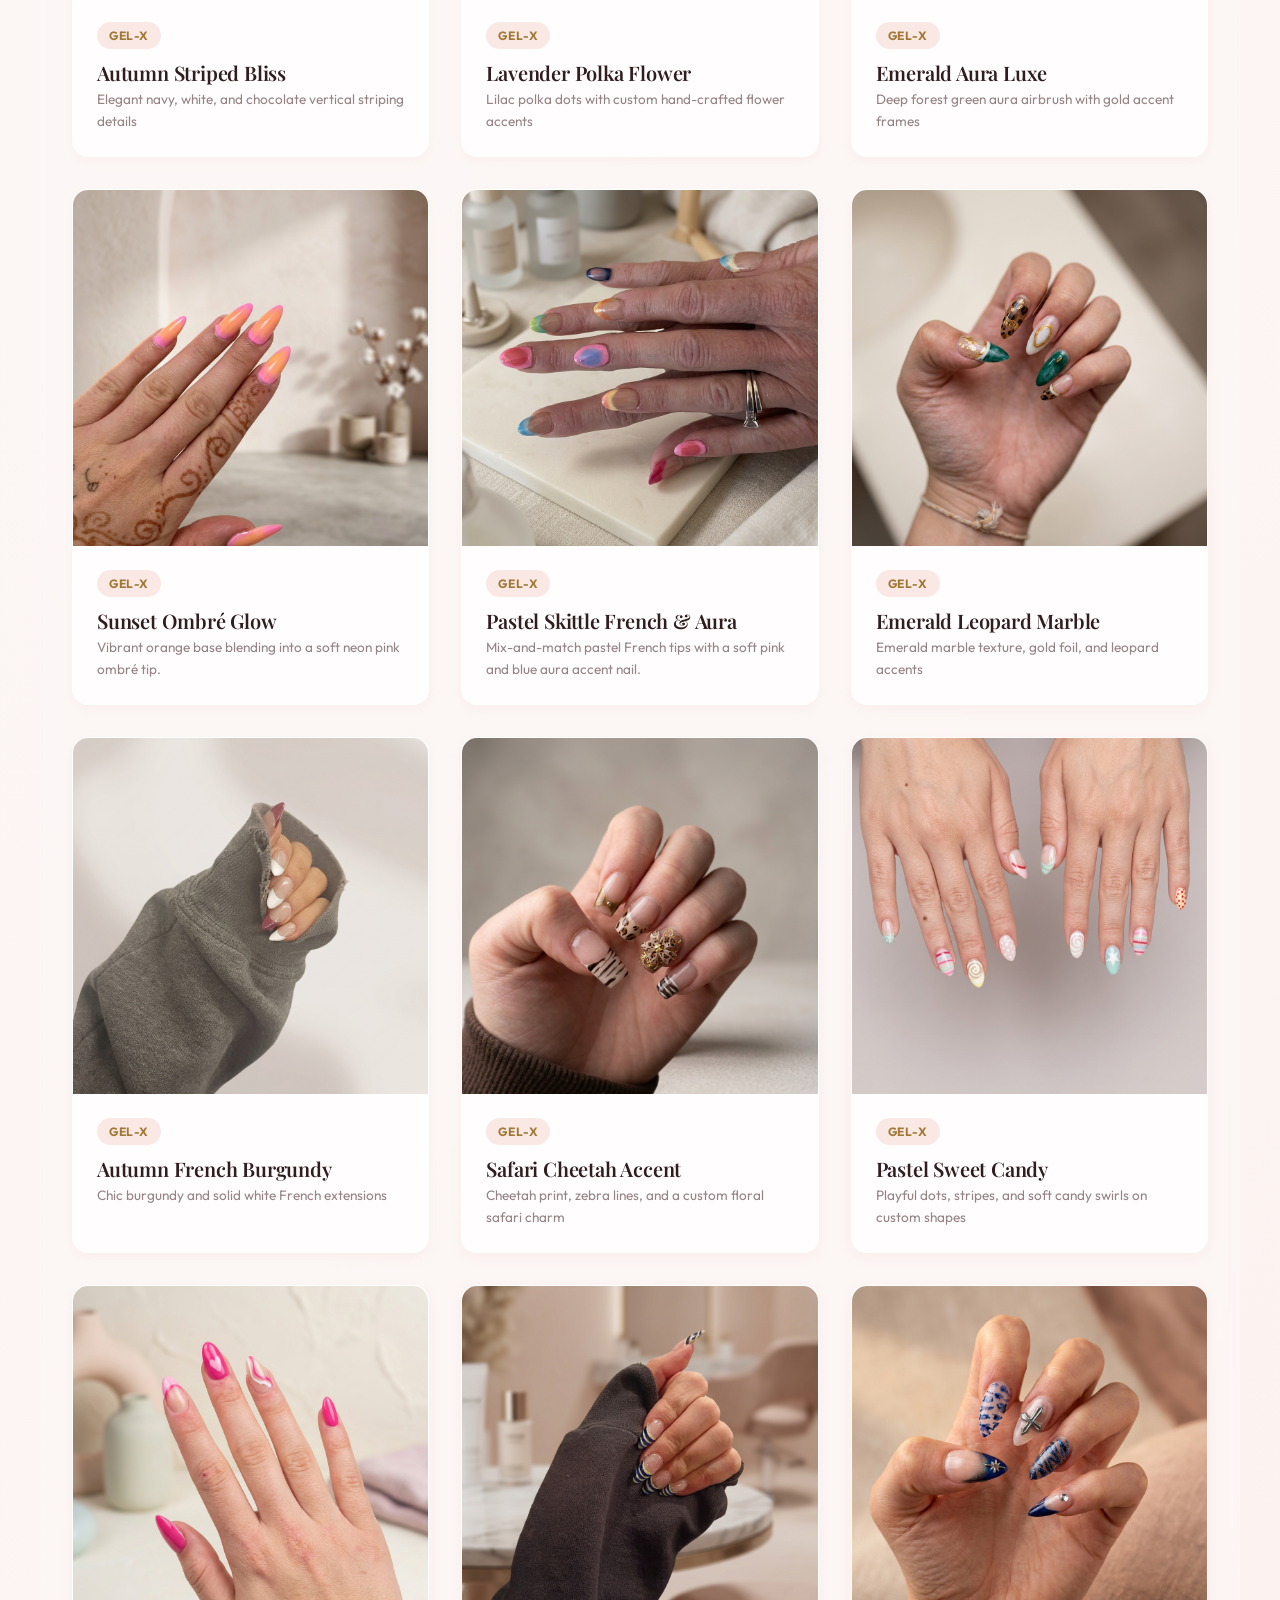
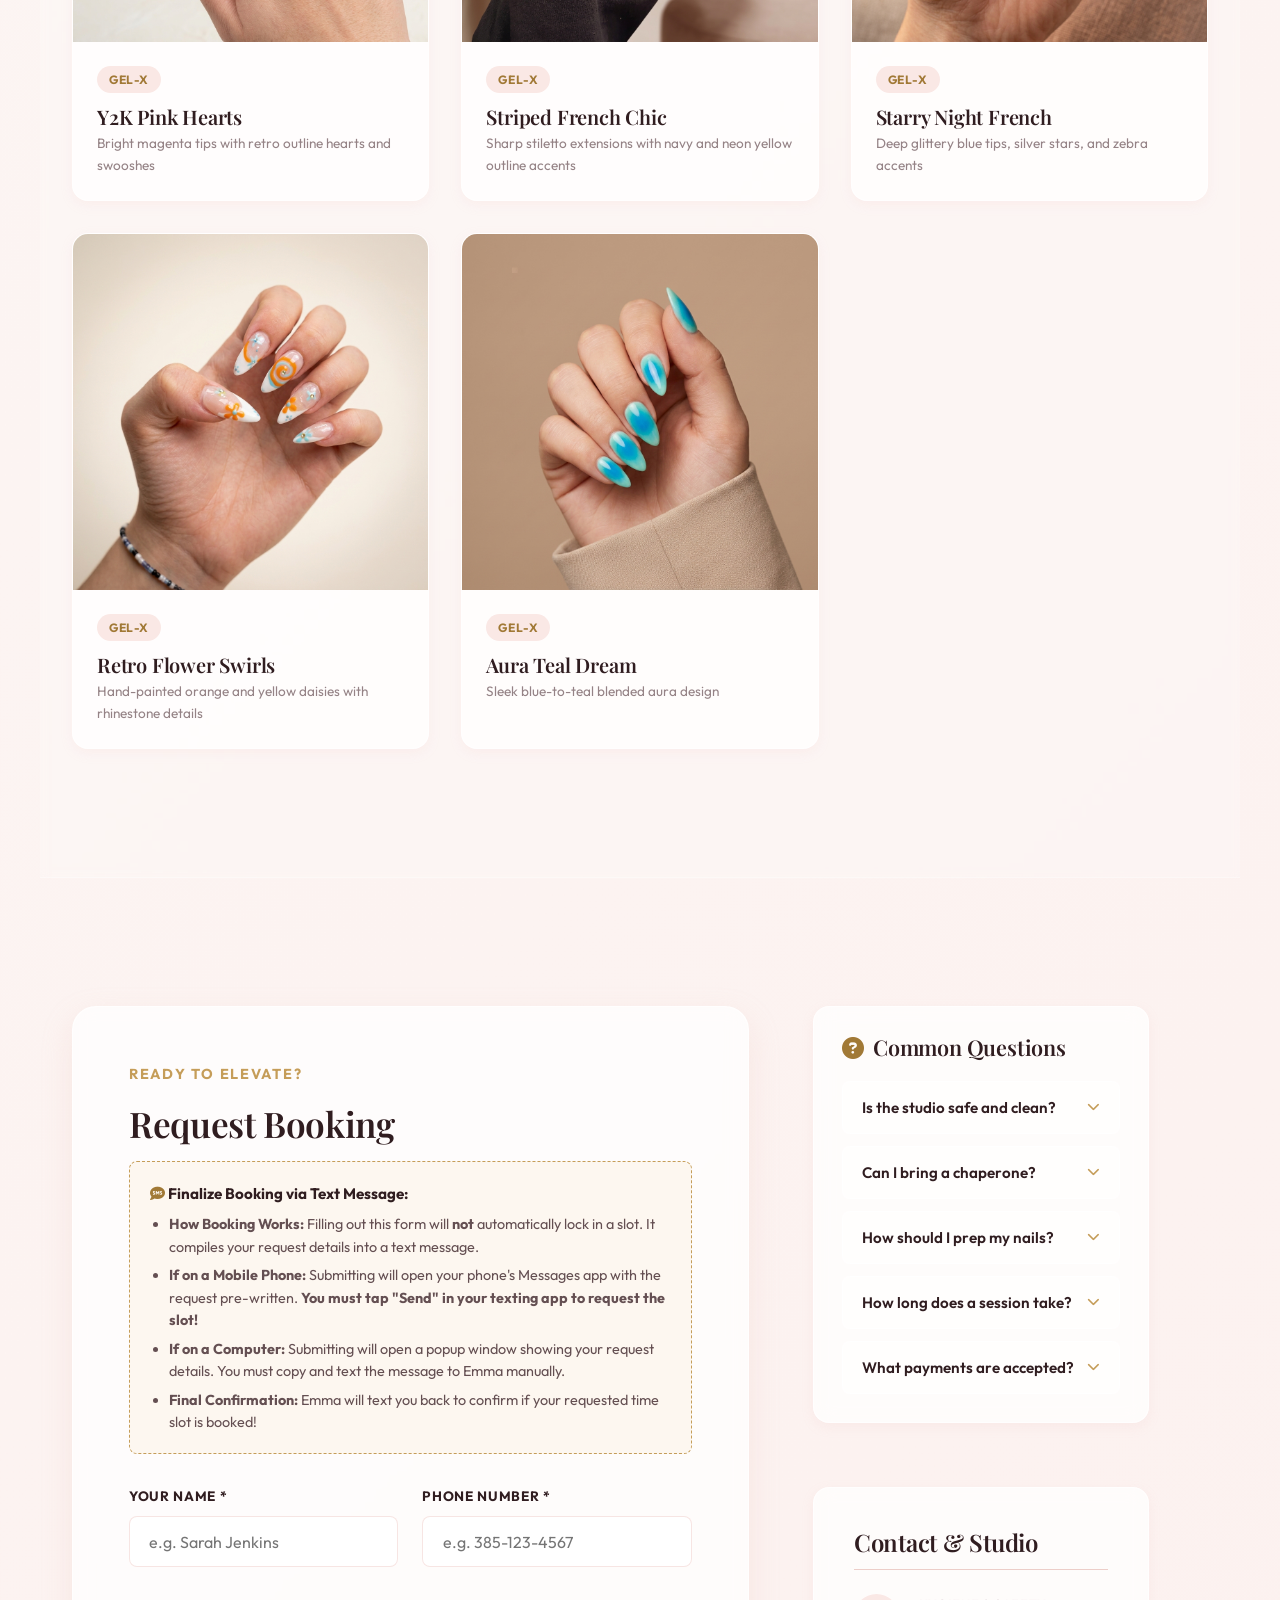
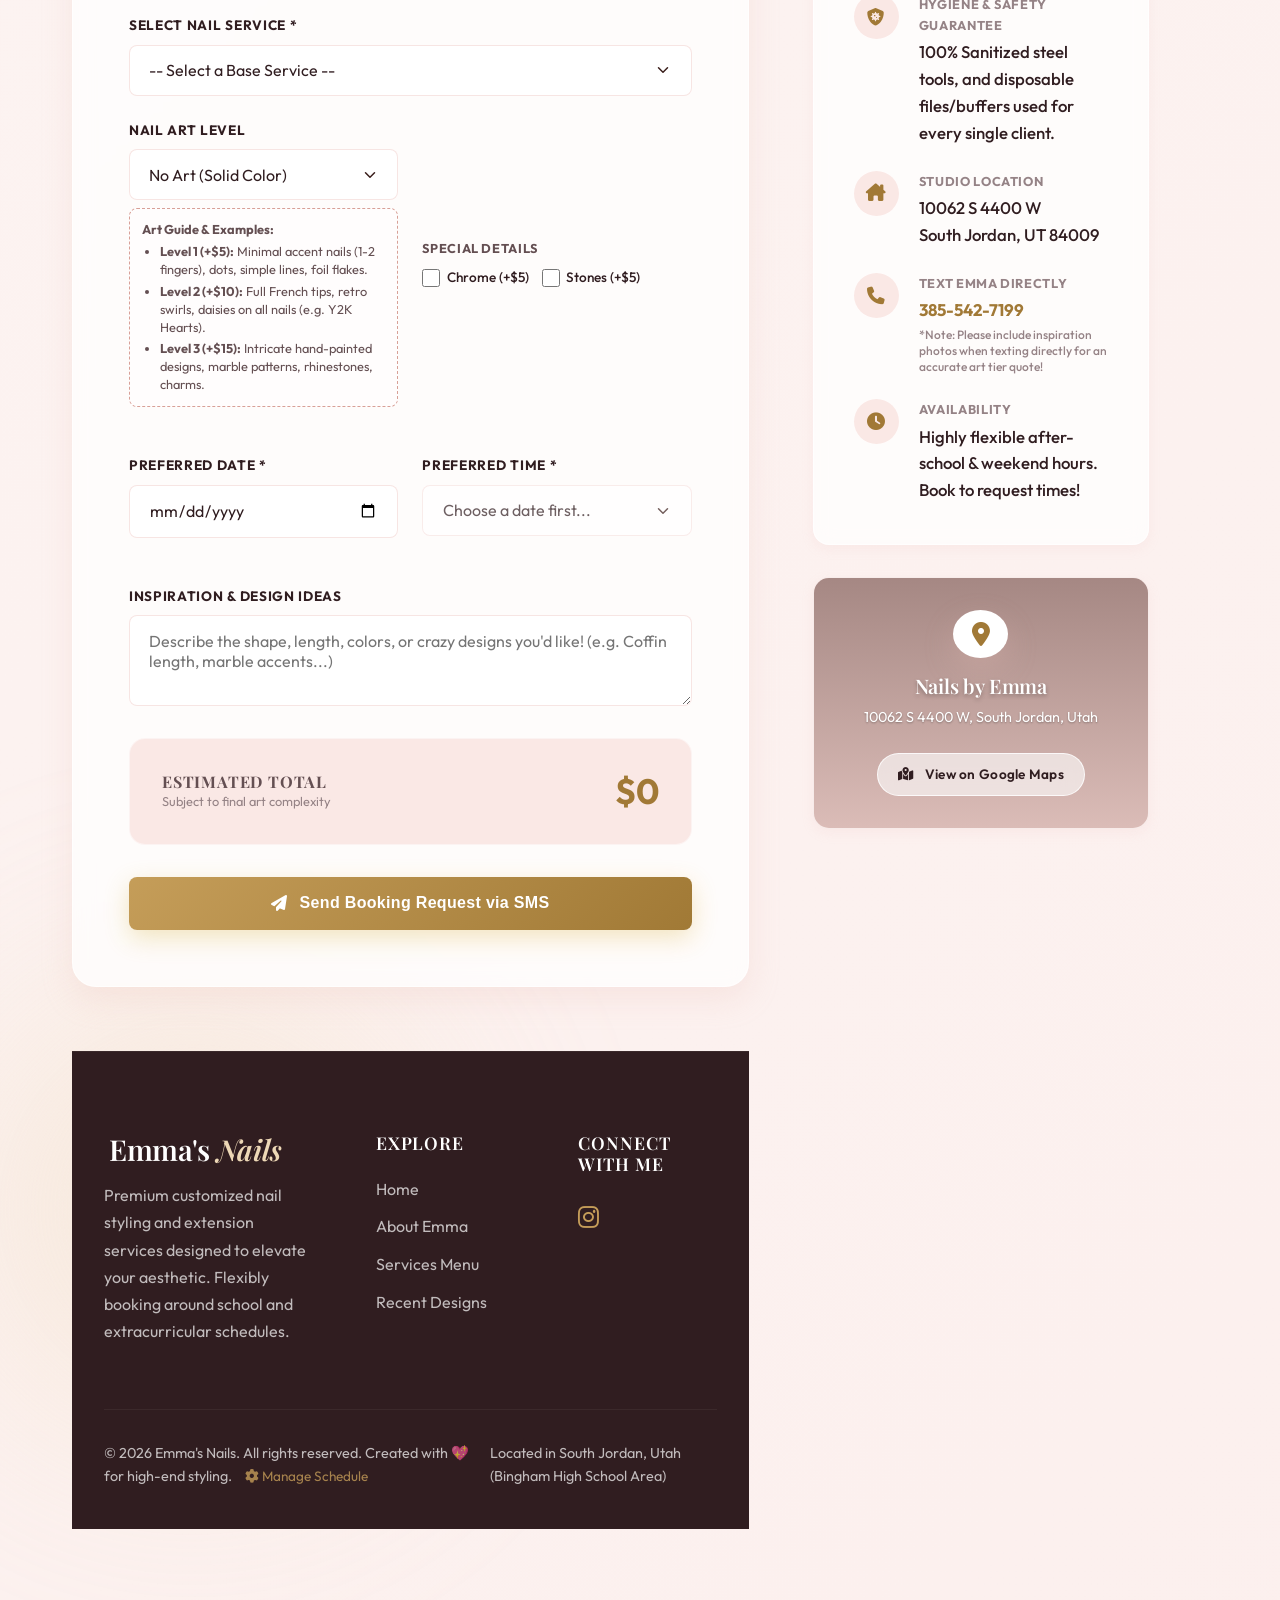
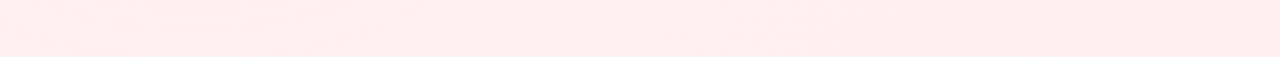
==== commit e365fb45: "Link all Instagram buttons to @emmasnailssj" ====
--- a/index.html
+++ b/index.html
@@ -36,7 +36,7 @@
         <a href="#faq" class="nav-link" id="nav-faq">FAQs</a>
         <a href="#book" class="nav-cta" id="nav-book">Book Now</a>
         <div class="nav-socials" style="display: flex; gap: 0.8rem; margin-left: 0.5rem; align-items: center;">
-          <a href="https://instagram.com" target="_blank" aria-label="Emma's Instagram" style="font-size: 1.25rem; color: var(--accent); transition: var(--transition-fast);"><i class="fa-brands fa-instagram"></i></a>
+          <a href="https://www.instagram.com/emmasnailssj" target="_blank" aria-label="Emma's Instagram" style="font-size: 1.25rem; color: var(--accent); transition: var(--transition-fast);"><i class="fa-brands fa-instagram"></i></a>
         </div>
       </nav>
     </div>
@@ -498,7 +498,7 @@
       <div class="footer-links">
         <h4>Connect With Me</h4>
         <ul style="display: flex; gap: 1rem; font-size: 1.5rem; margin-top: 0.5rem; list-style: none;">
-          <li><a href="https://instagram.com" target="_blank" aria-label="Emma's Instagram" style="color: var(--accent); transition: var(--transition-fast);"><i class="fa-brands fa-instagram"></i></a></li>
+          <li><a href="https://www.instagram.com/emmasnailssj" target="_blank" aria-label="Emma's Instagram" style="color: var(--accent); transition: var(--transition-fast);"><i class="fa-brands fa-instagram"></i></a></li>
         </ul>
       </div>
     </div>
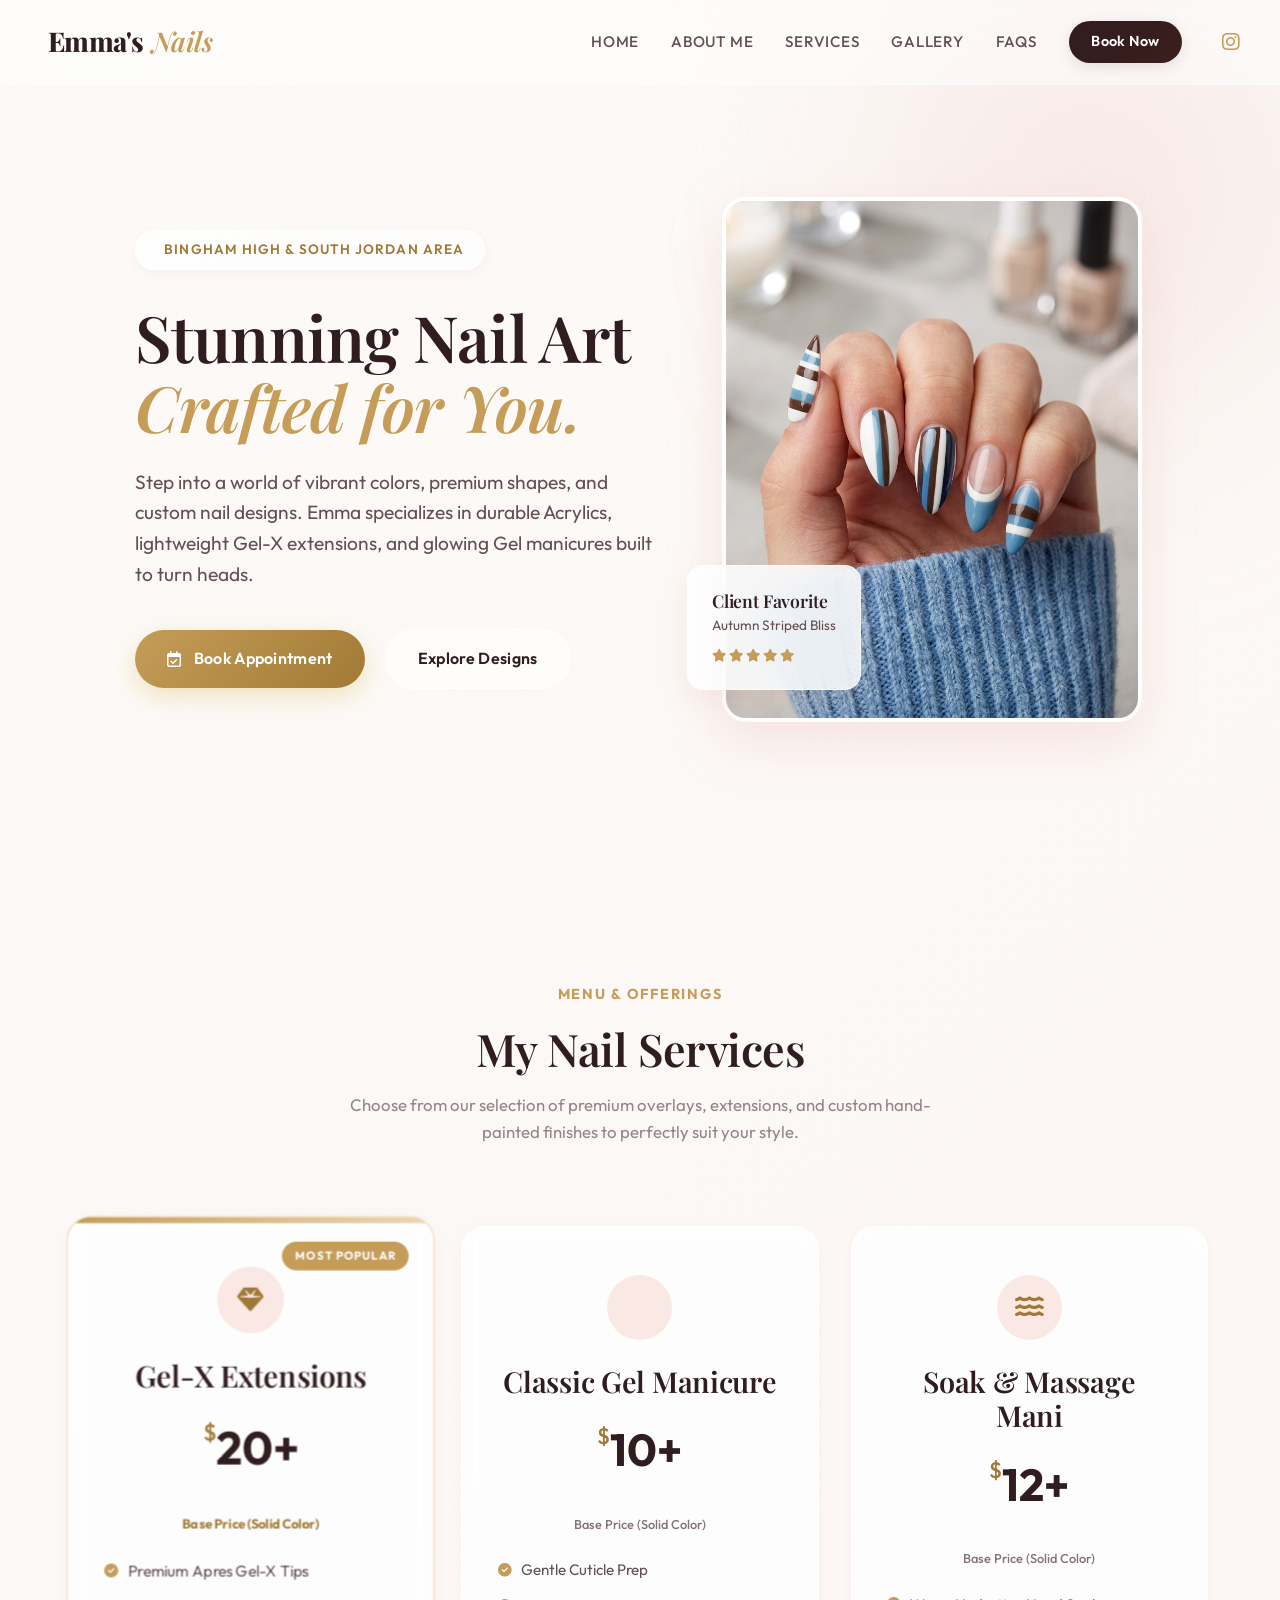
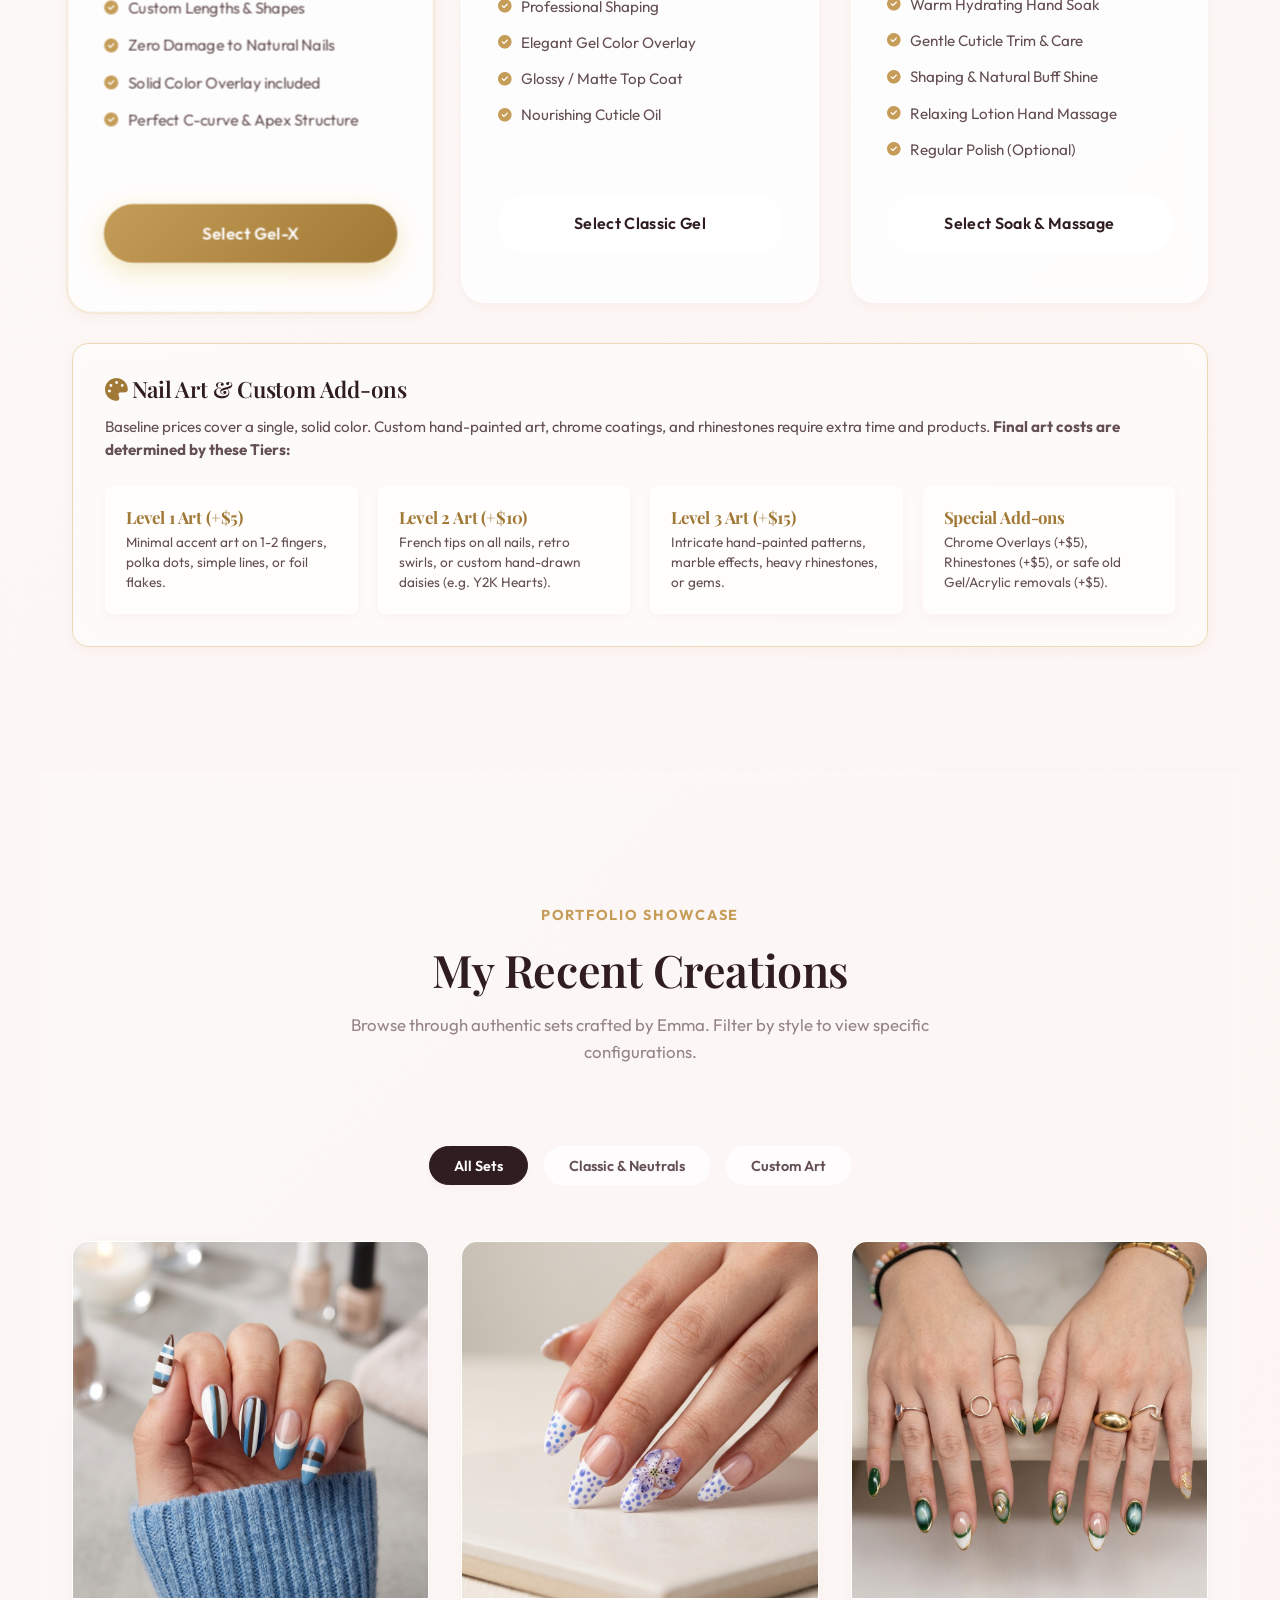
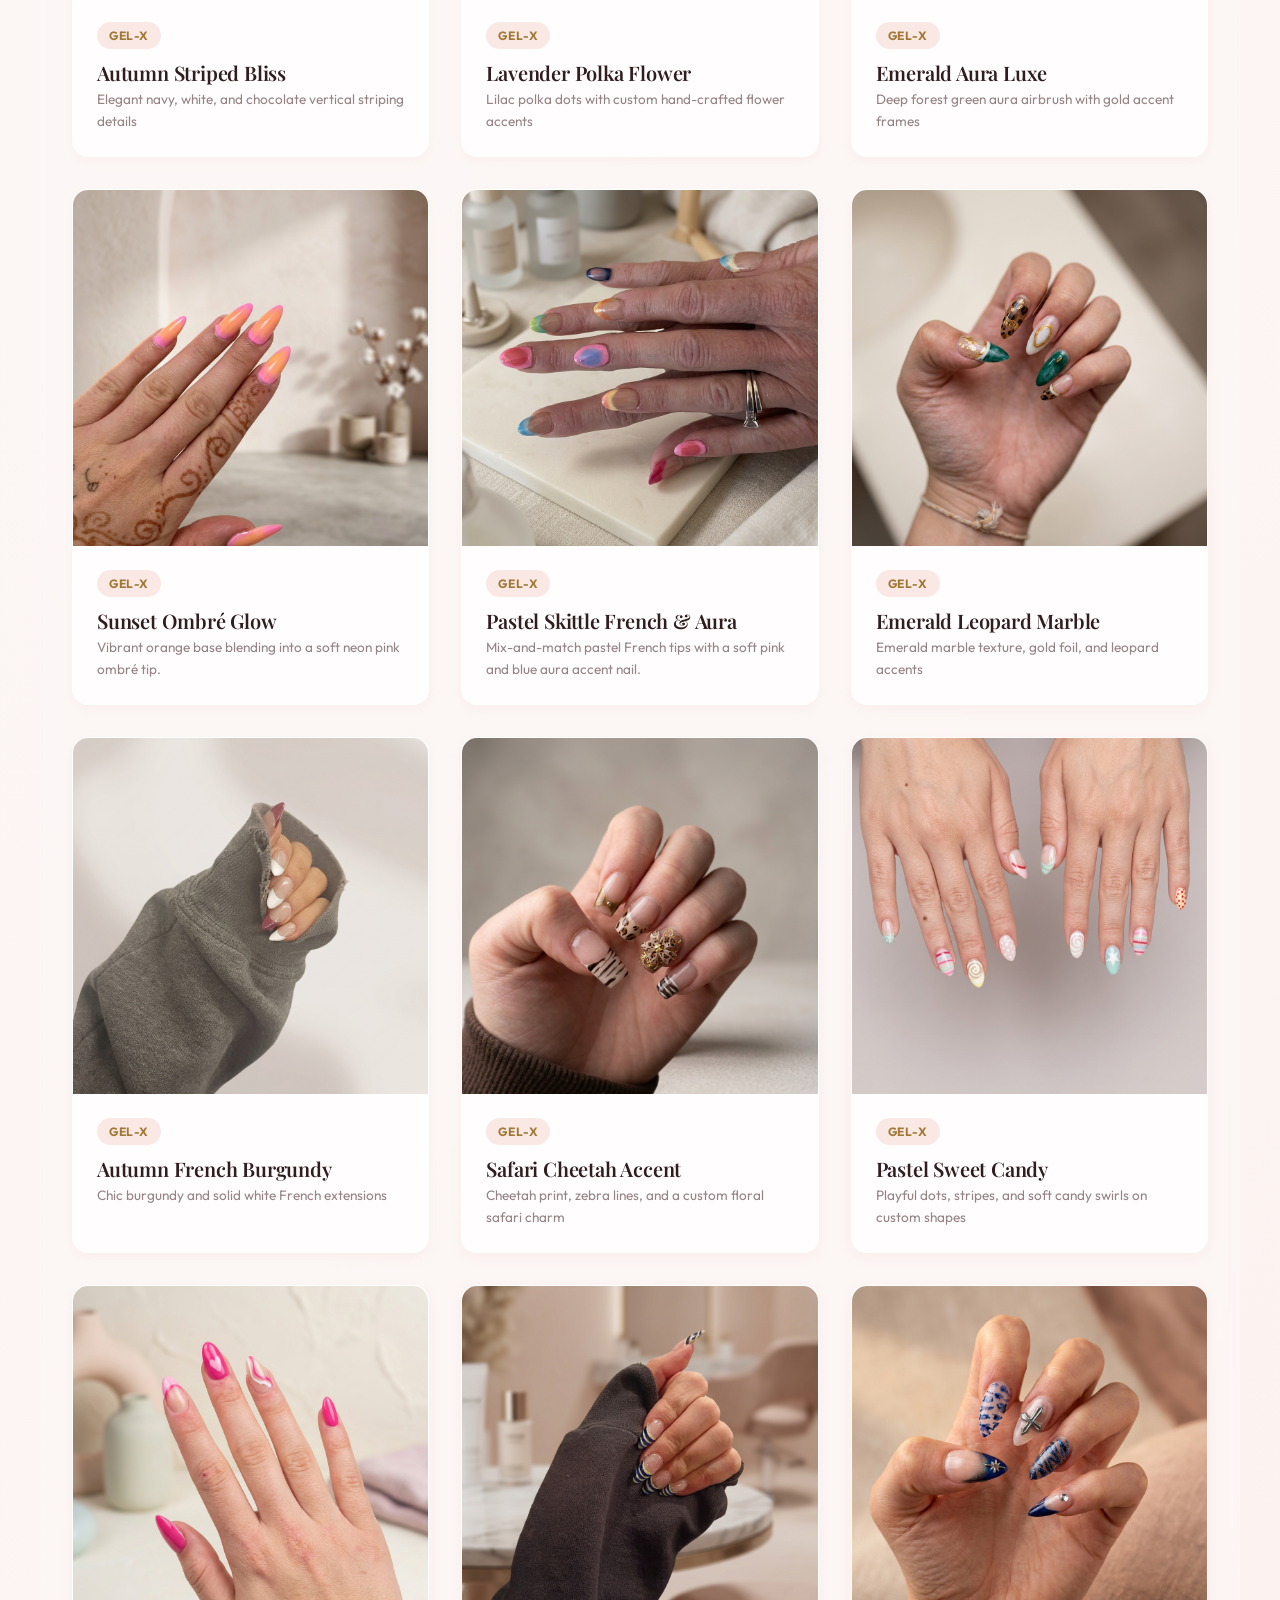
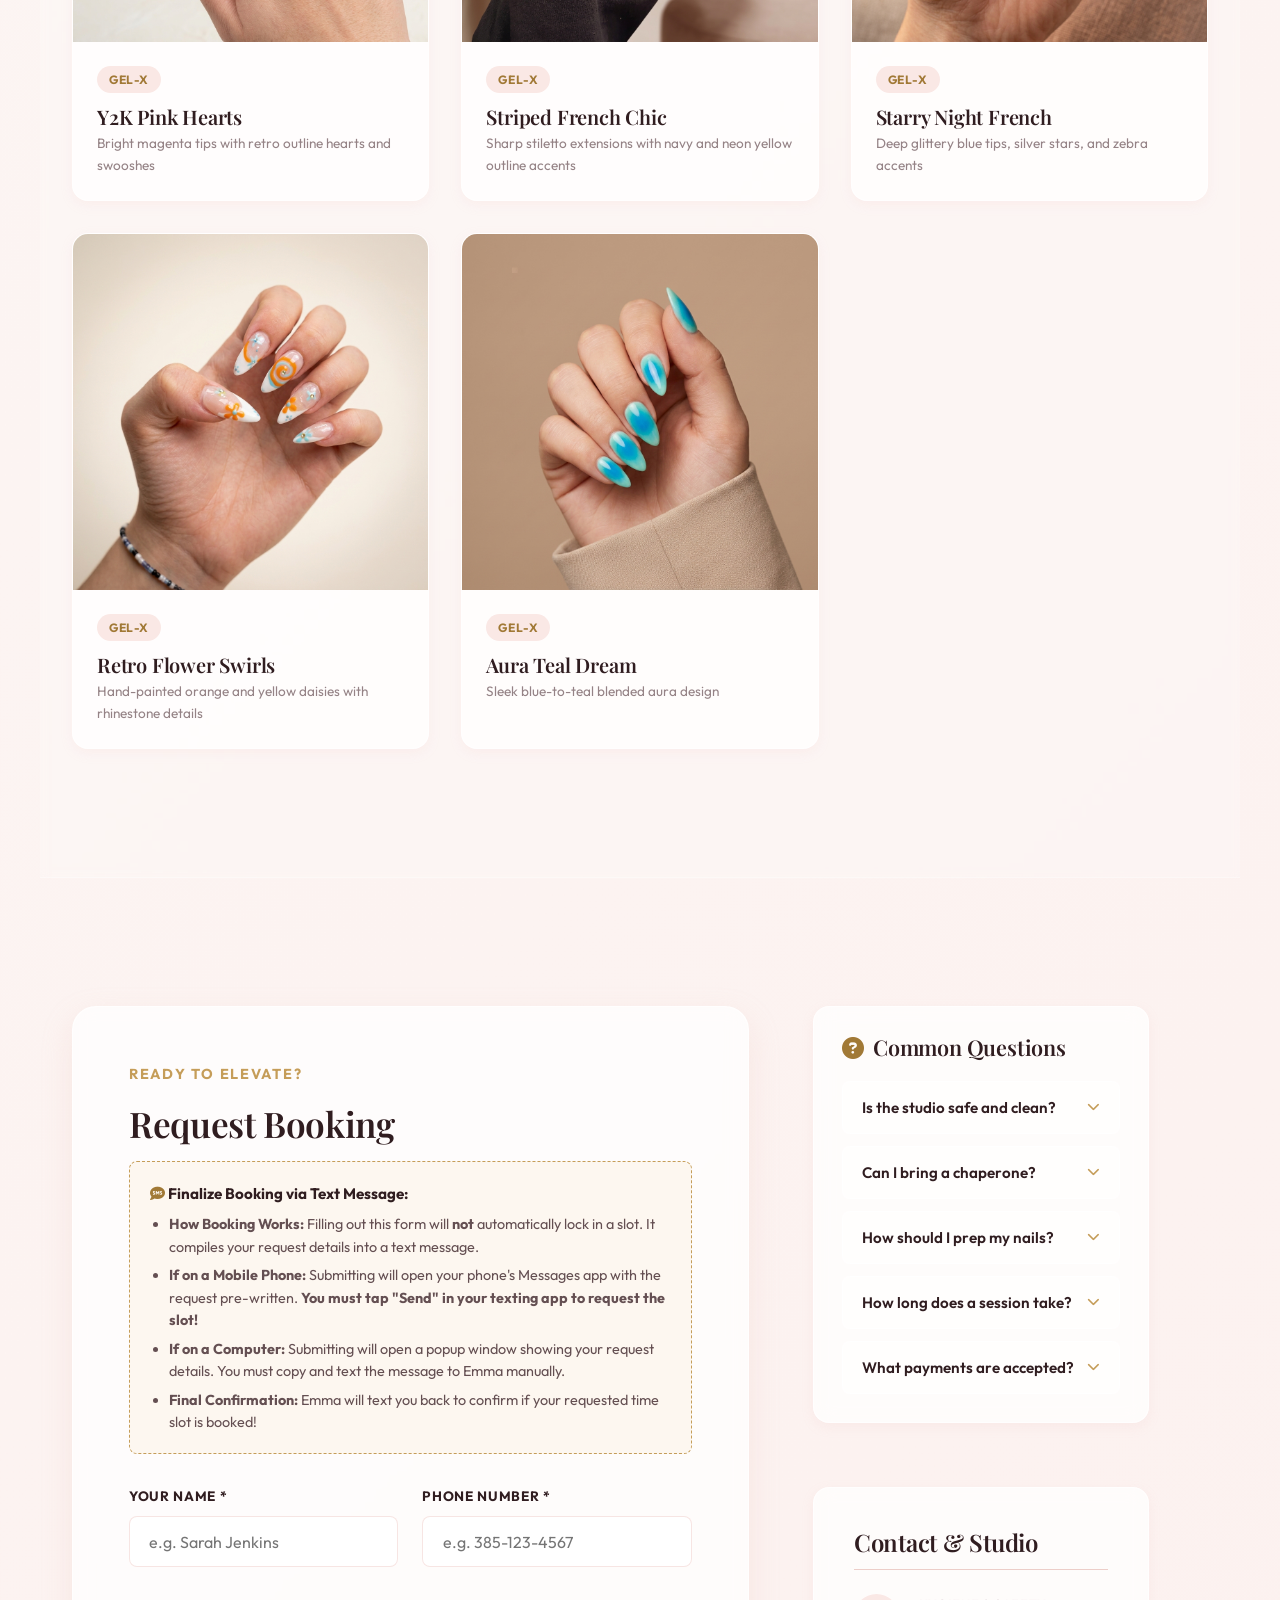
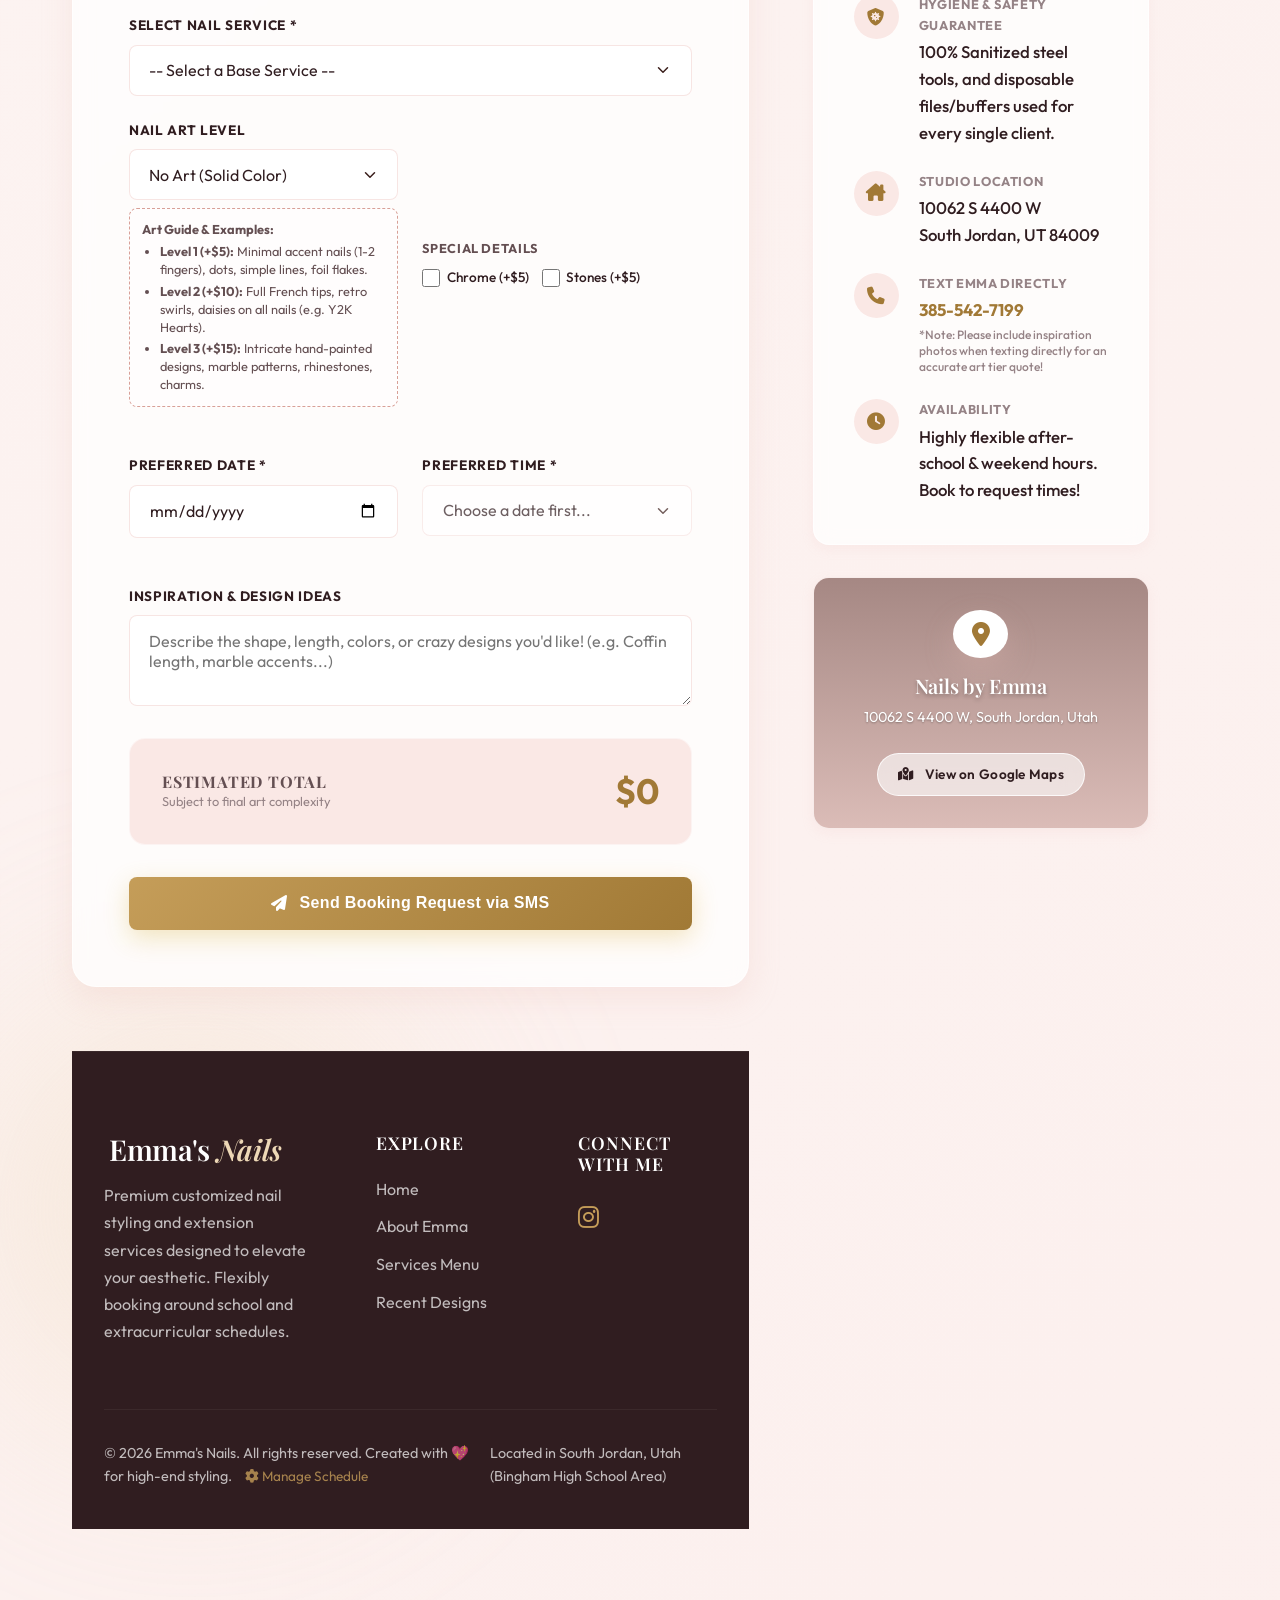
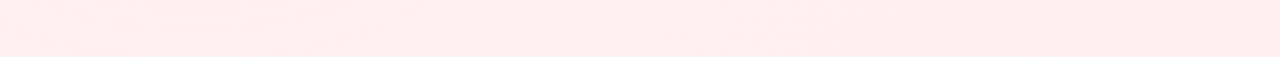
==== commit 8fac40b3: "Move Gel-X to be the first card in the services grid" ====
--- a/index.html
+++ b/index.html
@@ -97,6 +97,27 @@
 
 
     <div class="services-grid">
+      <!-- Gel-X Card (Popular) -->
+      <div class="service-card service-popular" id="card-gel-x">
+        <span class="service-popular-badge">Most Popular</span>
+        <div class="card-top">
+          <div class="service-icon">
+            <i class="fa-solid fa-gem"></i>
+          </div>
+          <h3 class="service-title">Gel-X Extensions</h3>
+          <div class="service-price"><span>$</span>20+</div>
+          <span style="font-size: 0.8rem; font-weight: 700; display: block; margin-top: 0.25rem; color: var(--accent-dark); text-align: center;">Base Price (Solid Color)</span>
+          <ul class="service-features" style="margin-top: 1.5rem;">
+            <li><i class="fa-solid fa-circle-check"></i> Premium Apres Gel-X Tips</li>
+            <li><i class="fa-solid fa-circle-check"></i> Custom Lengths & Shapes</li>
+            <li><i class="fa-solid fa-circle-check"></i> Zero Damage to Natural Nails</li>
+            <li><i class="fa-solid fa-circle-check"></i> Solid Color Overlay included</li>
+            <li><i class="fa-solid fa-circle-check"></i> Perfect C-curve & Apex Structure</li>
+          </ul>
+        </div>
+        <a href="#book" class="btn btn-primary" onclick="document.getElementById('service-select').value='gel-x'; document.getElementById('service-select').dispatchEvent(new Event('change'));">Select Gel-X</a>
+      </div>
+
       <!-- Classic Gel Manicure Card -->
       <div class="service-card" id="card-normal-gel">
         <div class="card-top">
@@ -115,27 +136,6 @@
           </ul>
         </div>
         <a href="#book" class="btn btn-secondary" onclick="document.getElementById('service-select').value='normal-gel'; document.getElementById('service-select').dispatchEvent(new Event('change'));">Select Classic Gel</a>
-      </div>
-
-      <!-- Gel-X Card (Popular) -->
-      <div class="service-card service-popular" id="card-gel-x">
-        <span class="service-popular-badge">Most Popular</span>
-        <div class="card-top">
-          <div class="service-icon">
-            <i class="fa-solid fa-gem"></i>
-          </div>
-          <h3 class="service-title">Gel-X Extensions</h3>
-          <div class="service-price"><span>$</span>20+</div>
-          <span style="font-size: 0.8rem; font-weight: 700; display: block; margin-top: 0.25rem; color: var(--accent-dark); text-align: center;">Base Price (Solid Color)</span>
-          <ul class="service-features" style="margin-top: 1.5rem;">
-            <li><i class="fa-solid fa-circle-check"></i> Premium Apres Gel-X Tips</li>
-            <li><i class="fa-solid fa-circle-check"></i> Custom Lengths & Shapes</li>
-            <li><i class="fa-solid fa-circle-check"></i> Zero Damage to Natural Nails</li>
-            <li><i class="fa-solid fa-circle-check"></i> Solid Color Overlay included</li>
-            <li><i class="fa-solid fa-circle-check"></i> Perfect C-curve & Apex Structure</li>
-          </ul>
-        </div>
-        <a href="#book" class="btn btn-primary" onclick="document.getElementById('service-select').value='gel-x'; document.getElementById('service-select').dispatchEvent(new Event('change'));">Select Gel-X</a>
       </div>
 
       <!-- Soak & Massage Manicure Card -->
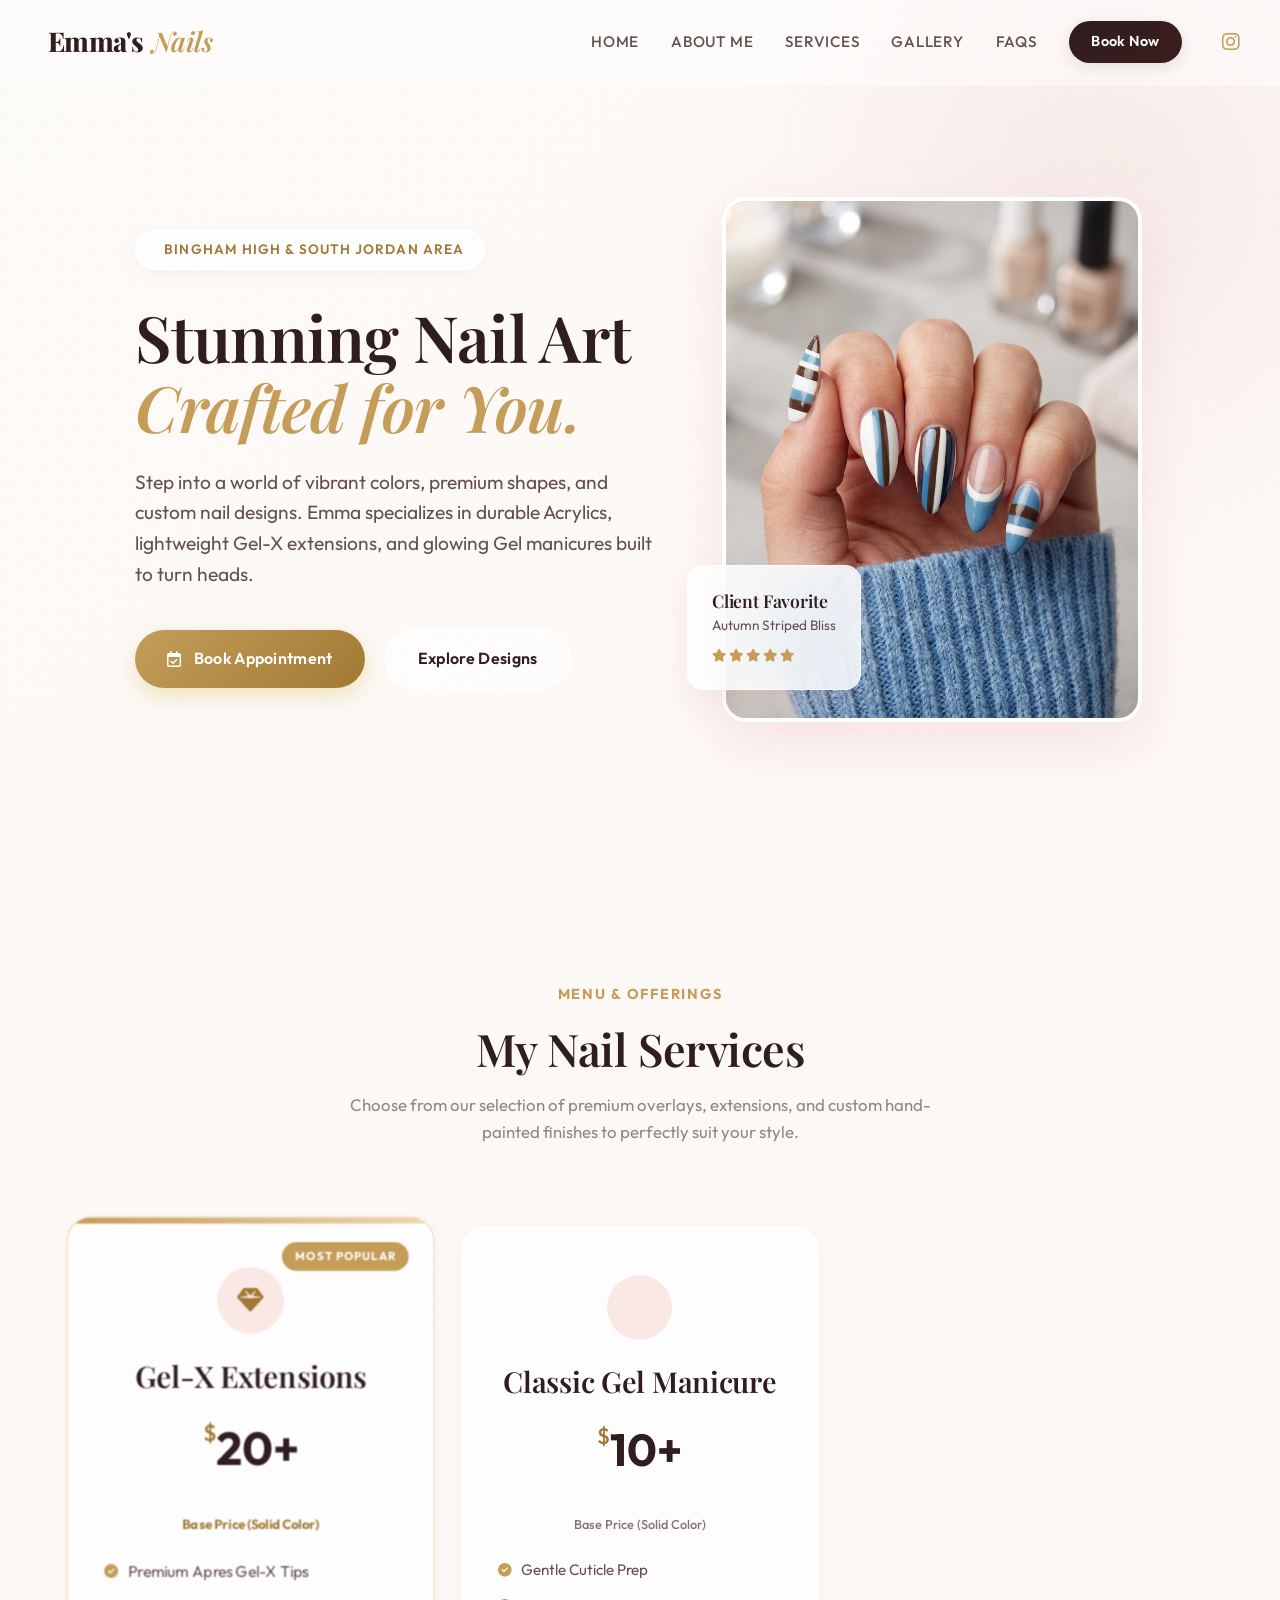
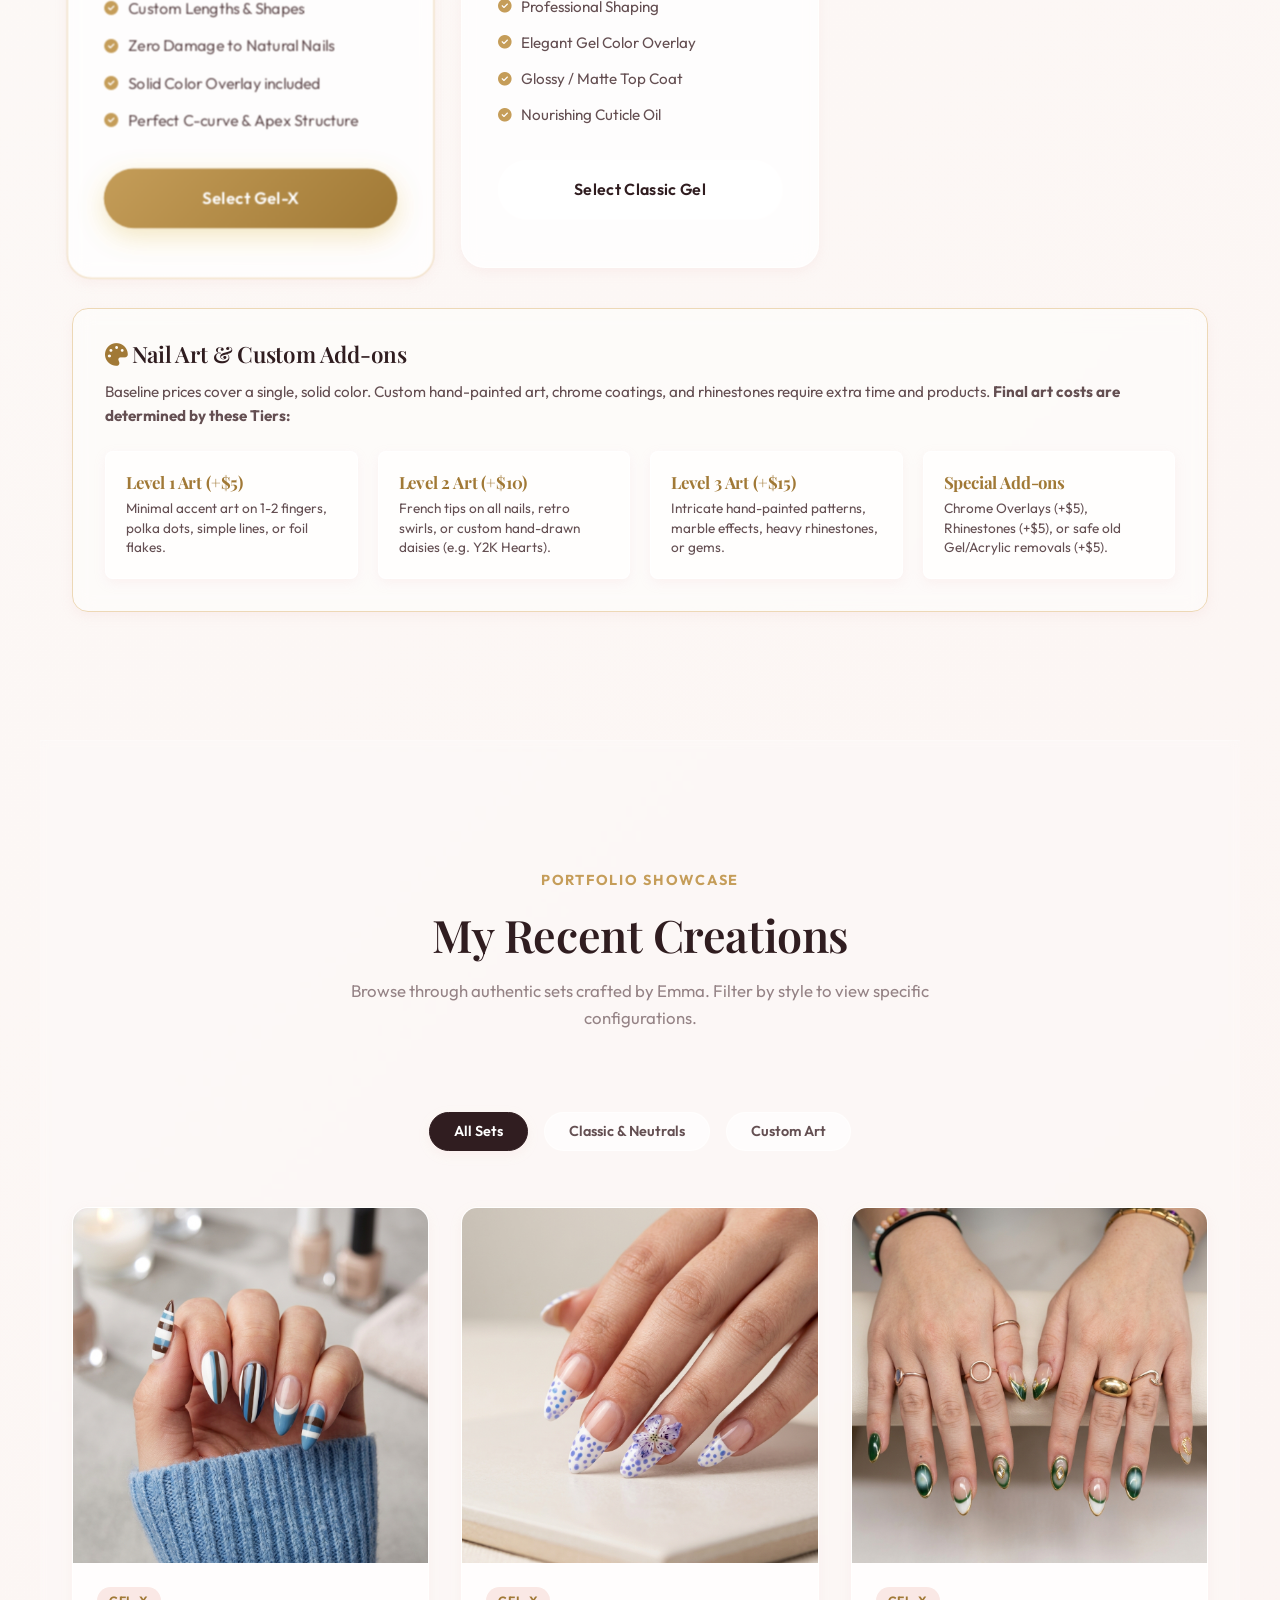
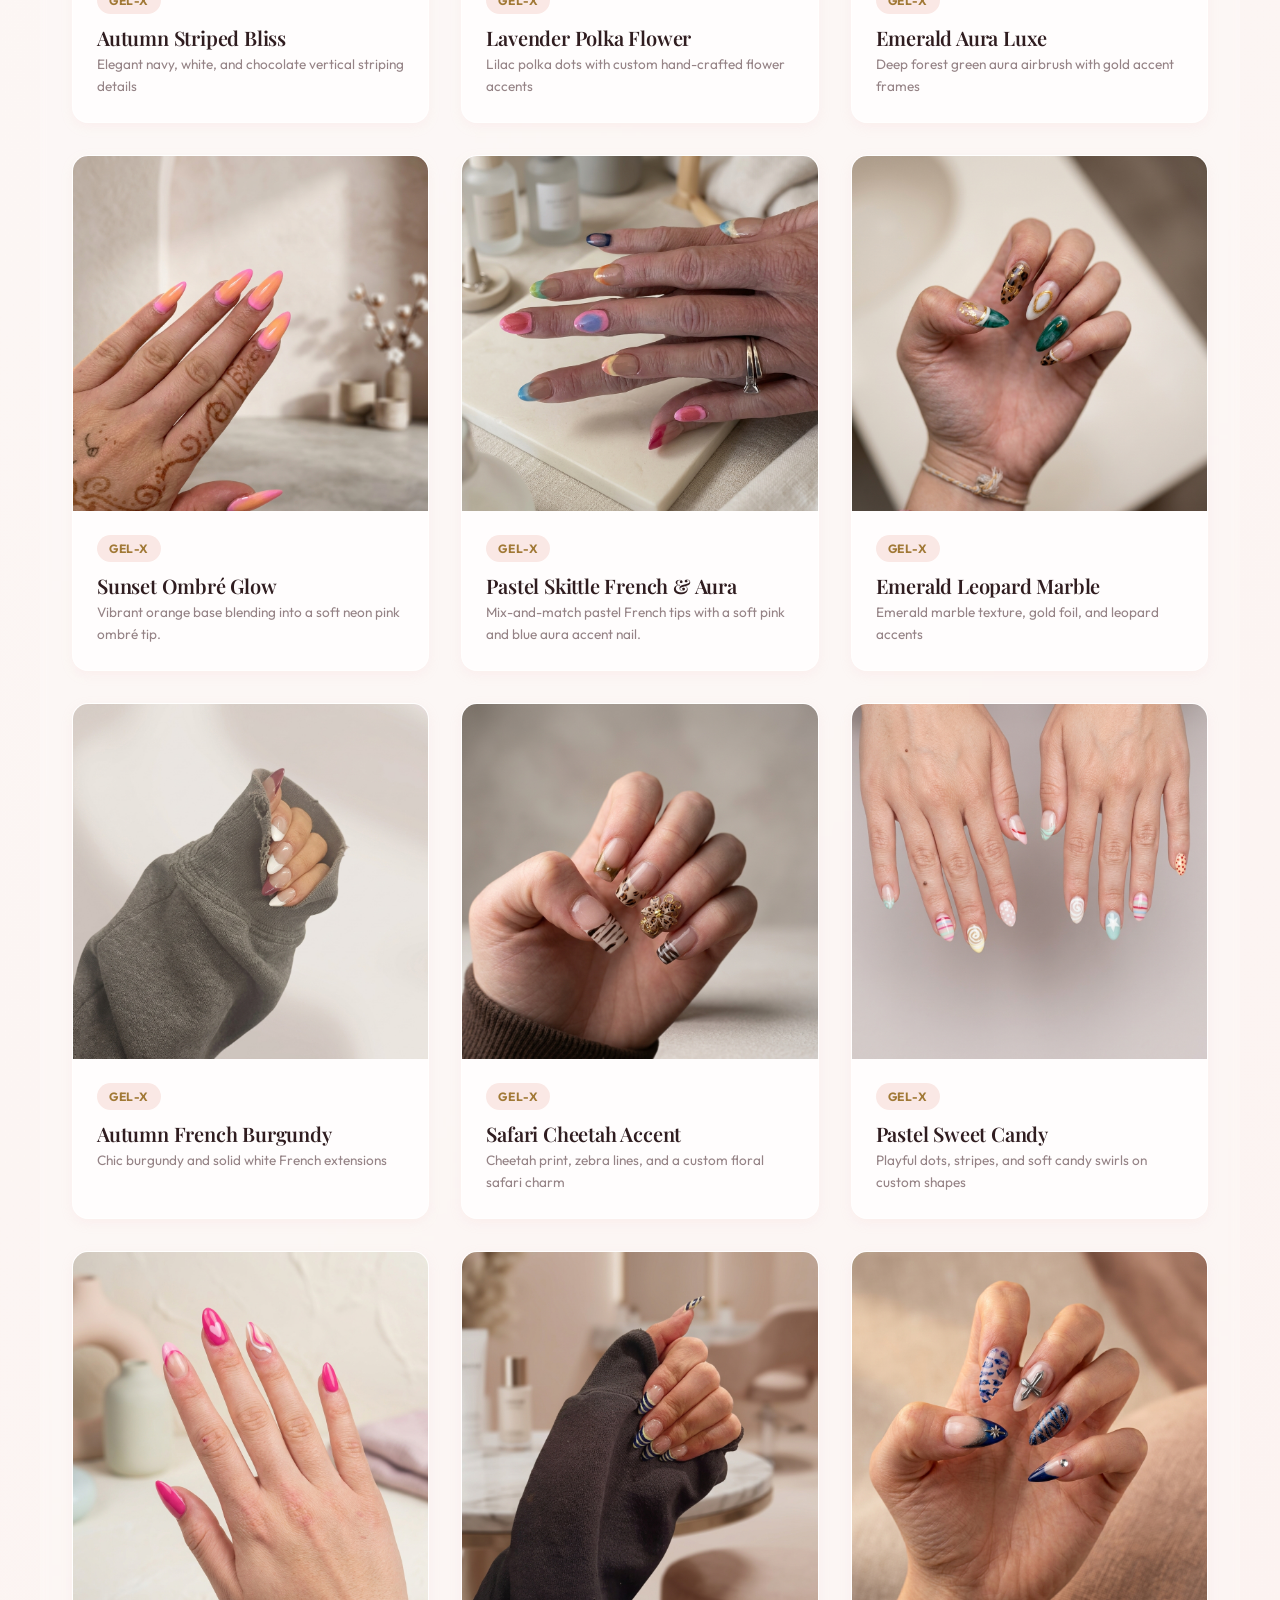
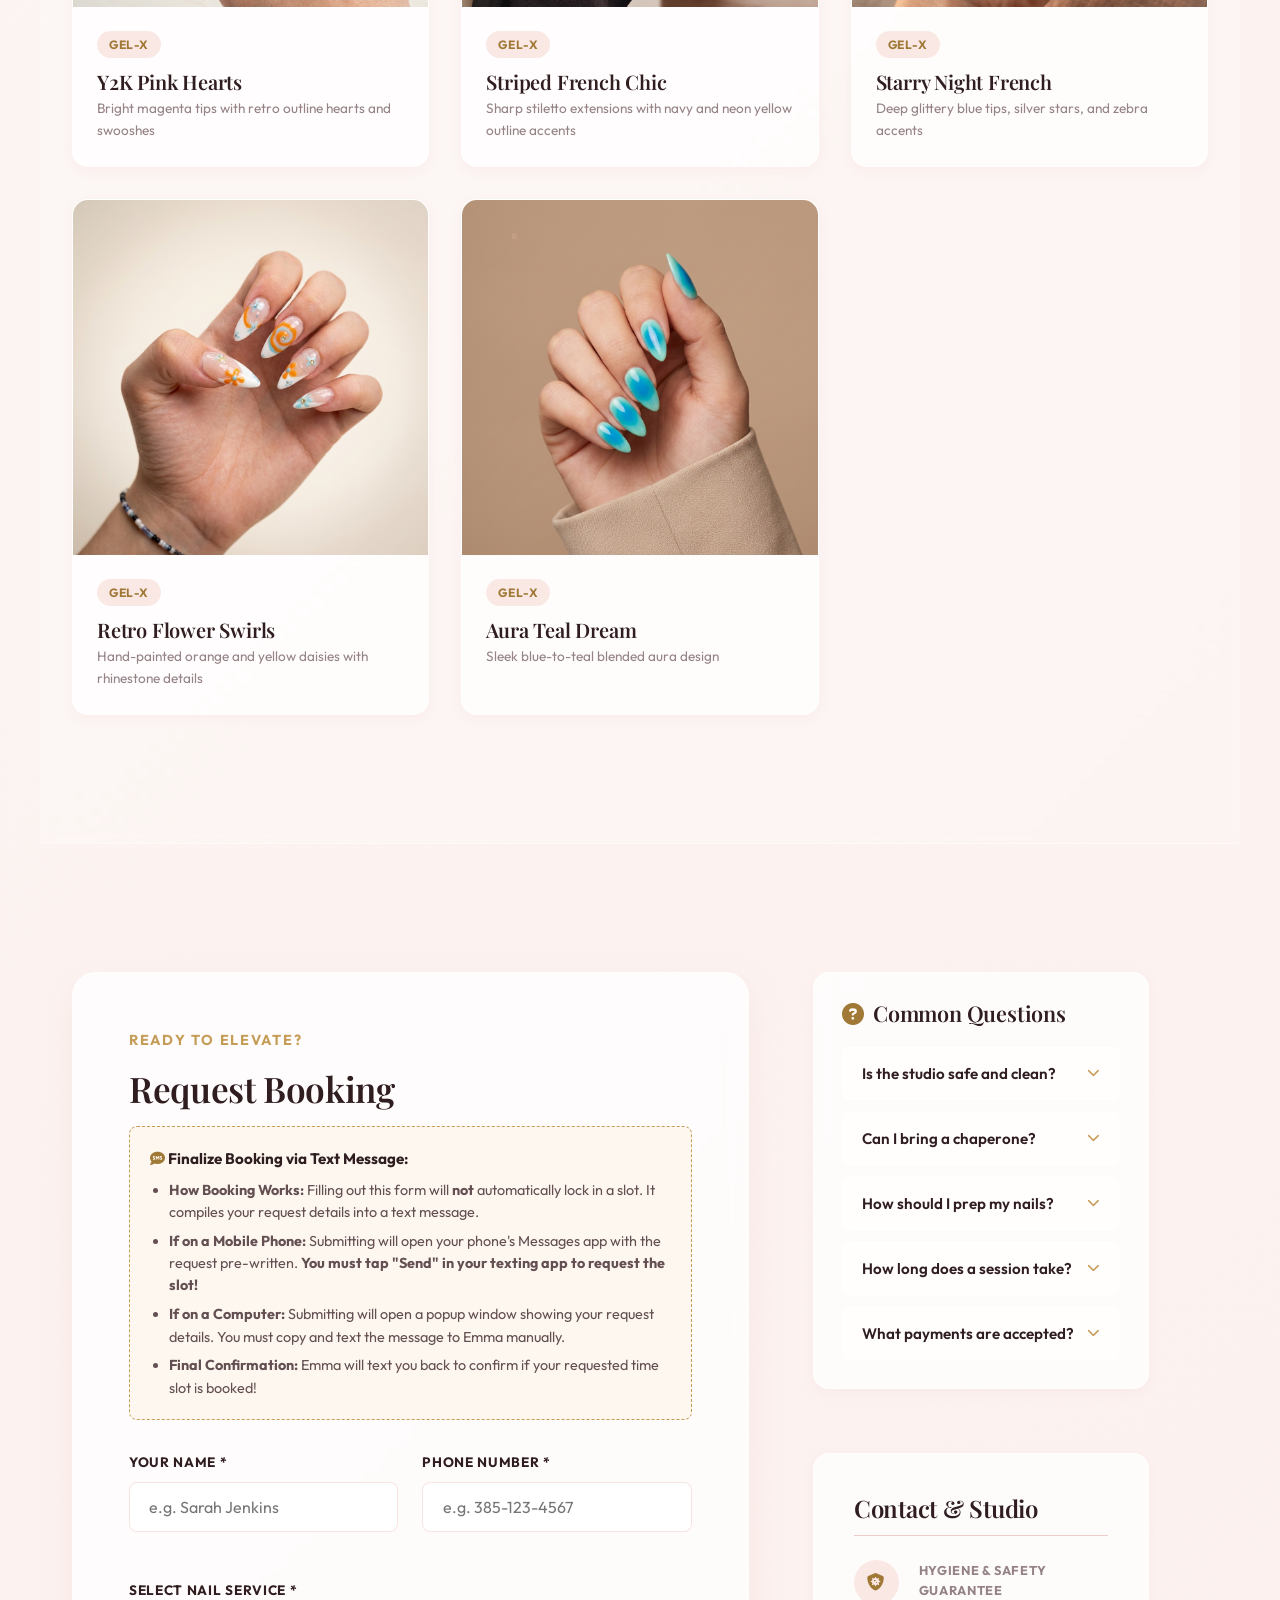
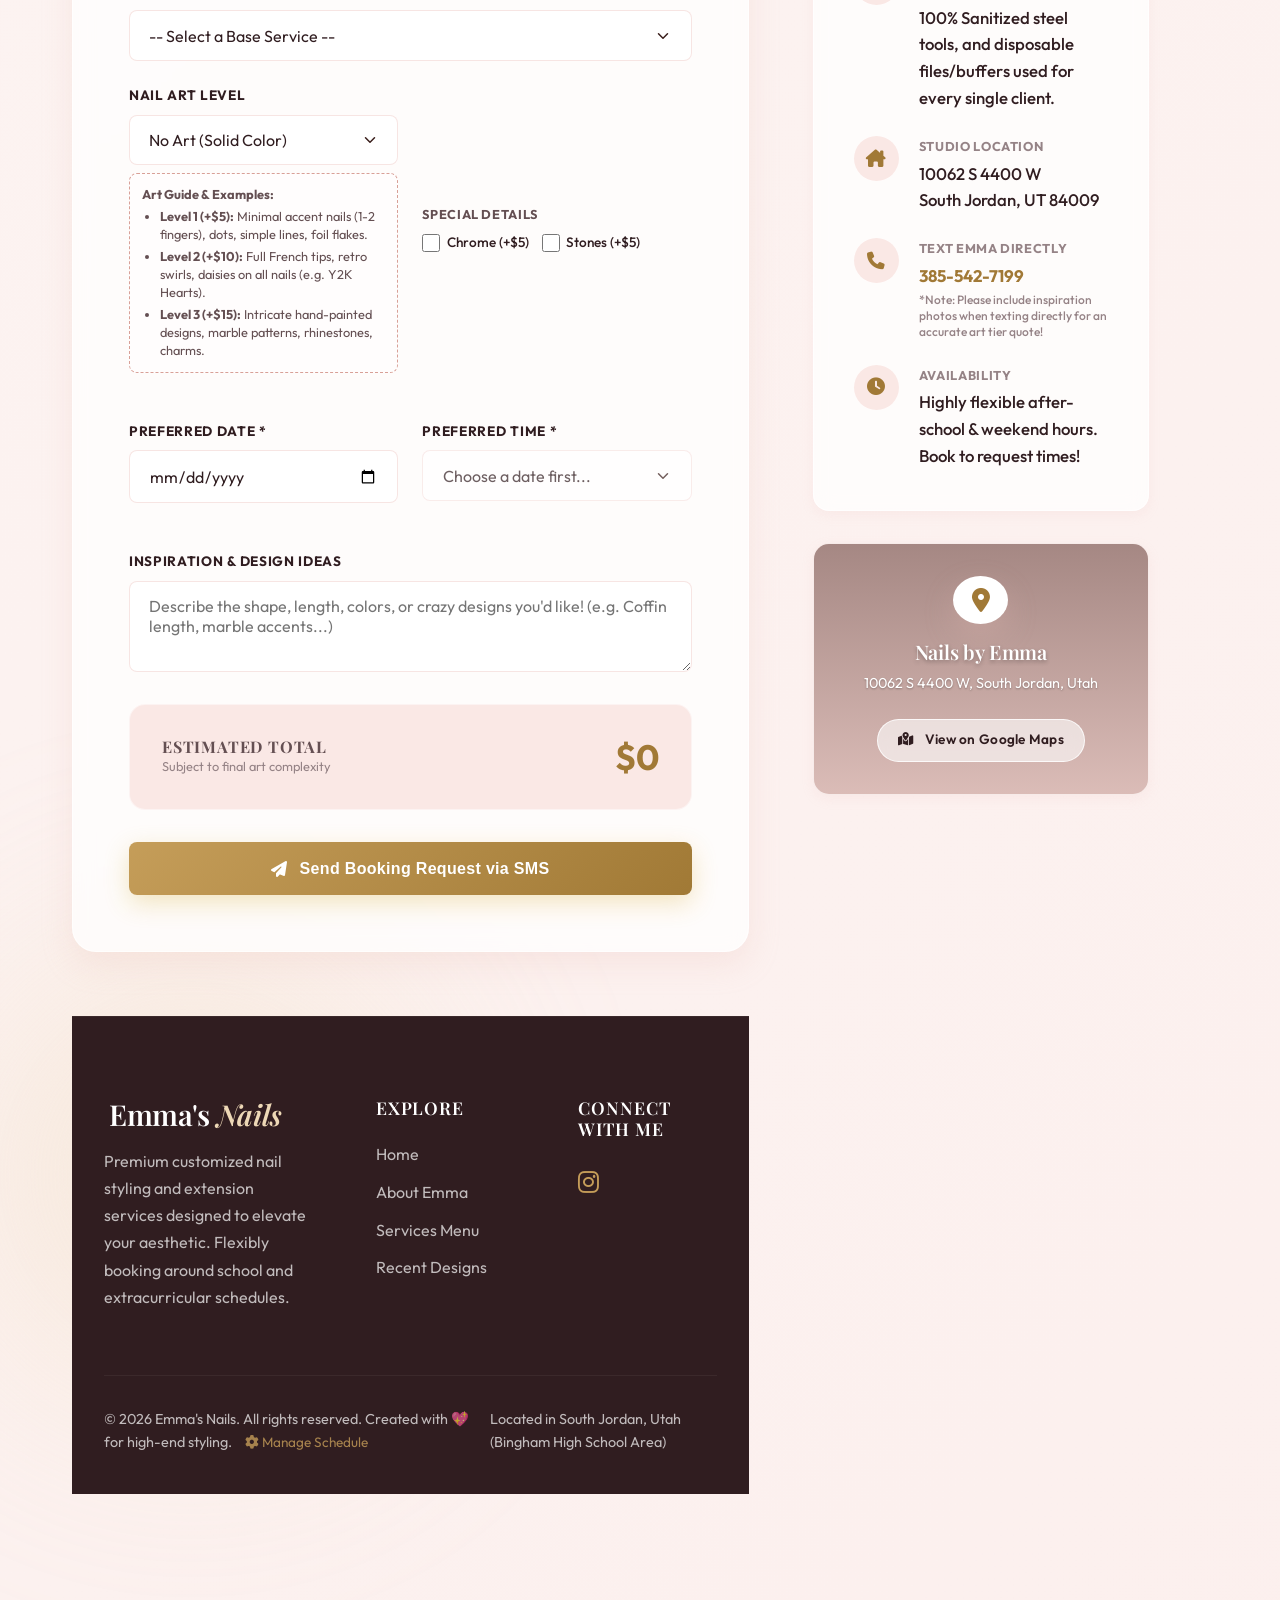
==== commit 4bbeb241: "Remove Soak & Massage Mani card and form option" ====
--- a/index.html
+++ b/index.html
@@ -138,25 +138,6 @@
         <a href="#book" class="btn btn-secondary" onclick="document.getElementById('service-select').value='normal-gel'; document.getElementById('service-select').dispatchEvent(new Event('change'));">Select Classic Gel</a>
       </div>
 
-      <!-- Soak & Massage Manicure Card -->
-      <div class="service-card" id="card-spa-mani">
-        <div class="card-top">
-          <div class="service-icon">
-            <i class="fa-solid fa-water"></i>
-          </div>
-          <h3 class="service-title">Soak & Massage Mani</h3>
-          <div class="service-price"><span>$</span>12+</div>
-          <span style="font-size: 0.8rem; font-weight: 500; opacity: 0.8; display: block; margin-top: 0.25rem; color: var(--text-medium); text-align: center;">Base Price (Solid Color)</span>
-          <ul class="service-features" style="margin-top: 1.5rem;">
-            <li><i class="fa-solid fa-circle-check"></i> Warm Hydrating Hand Soak</li>
-            <li><i class="fa-solid fa-circle-check"></i> Gentle Cuticle Trim & Care</li>
-            <li><i class="fa-solid fa-circle-check"></i> Shaping & Natural Buff Shine</li>
-            <li><i class="fa-solid fa-circle-check"></i> Relaxing Lotion Hand Massage</li>
-            <li><i class="fa-solid fa-circle-check"></i> Regular Polish (Optional)</li>
-          </ul>
-        </div>
-        <a href="#book" class="btn btn-secondary" onclick="document.getElementById('service-select').value='spa-mani'; document.getElementById('service-select').dispatchEvent(new Event('change'));">Select Soak & Massage</a>
-      </div>
     </div>
 
     <!-- Nail Art & Add-on Menu -->
@@ -259,7 +240,6 @@
               <option value="" disabled selected>-- Select a Base Service --</option>
               <option value="gel-x">Gel-X Extensions ($20)</option>
               <option value="normal-gel">Classic Gel Manicure ($10)</option>
-              <option value="spa-mani">Soak & Massage Manicure ($12)</option>
             </select>
           </div>
 
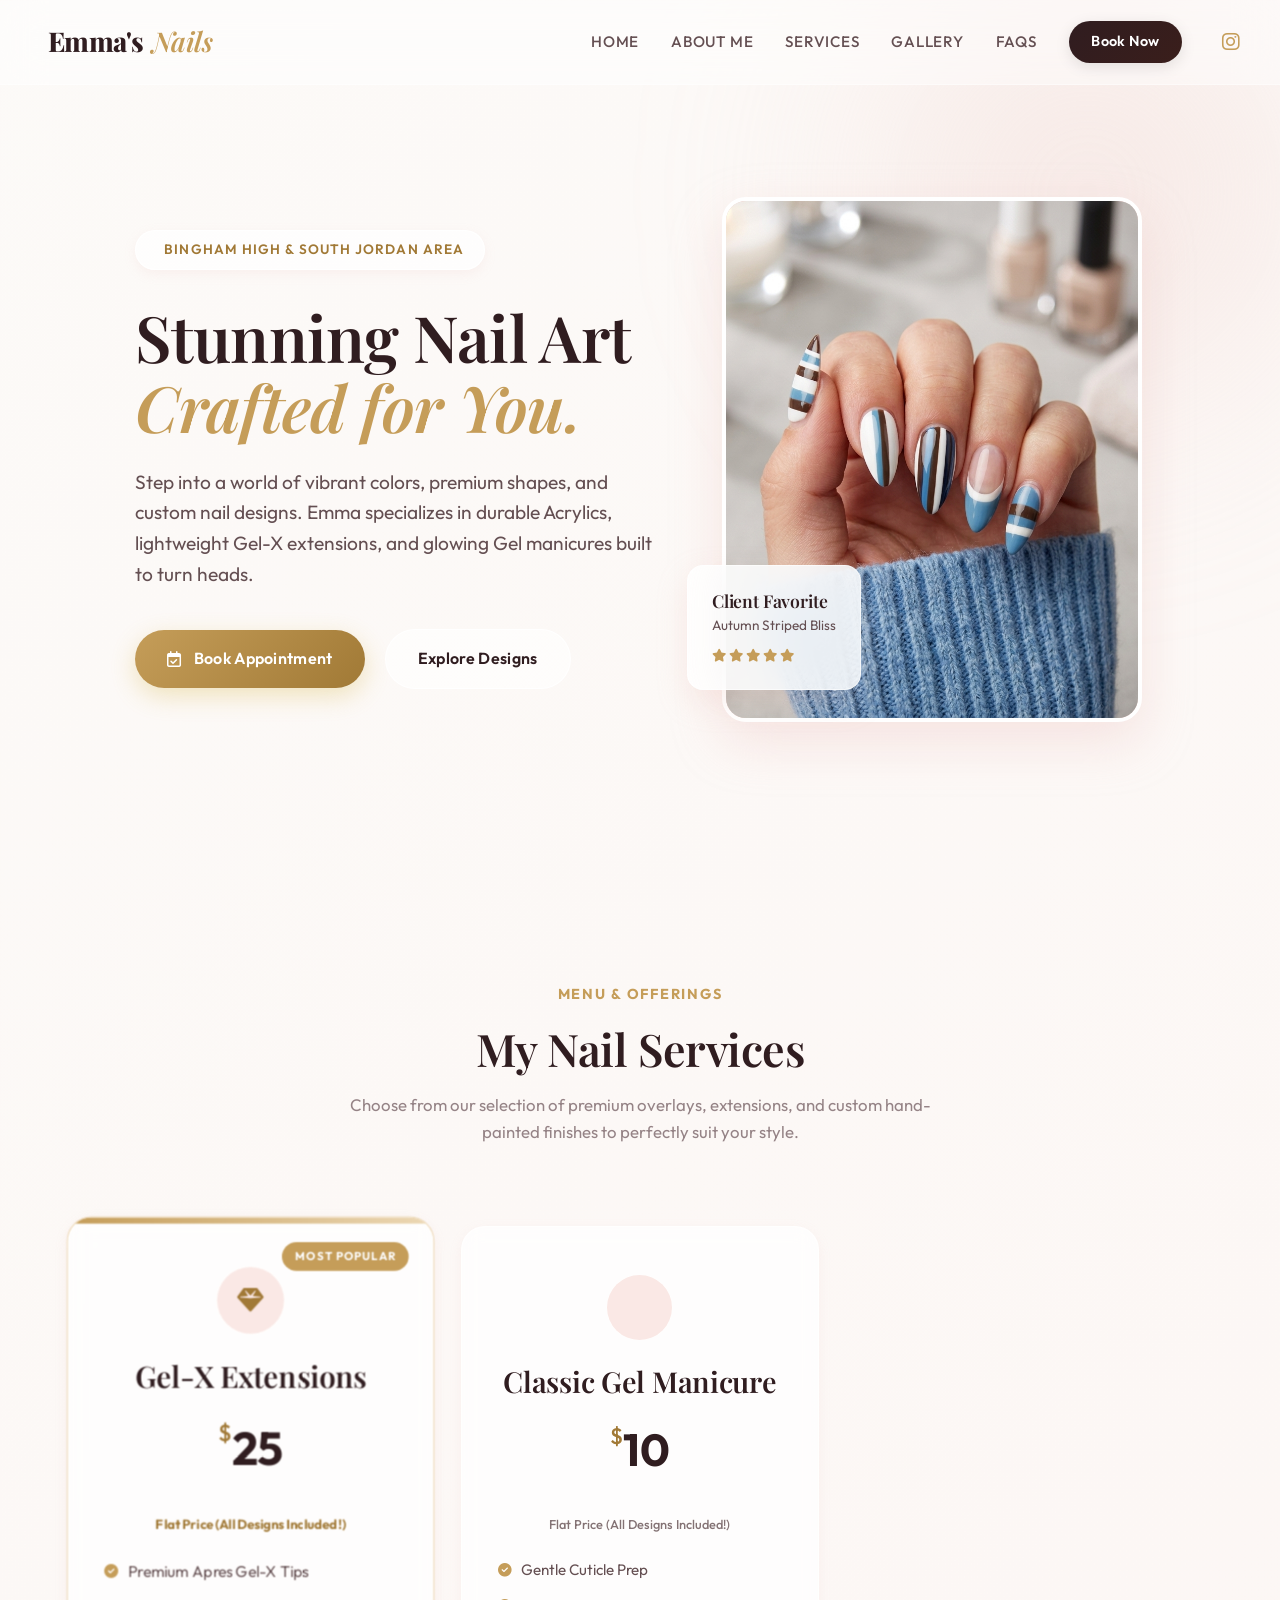
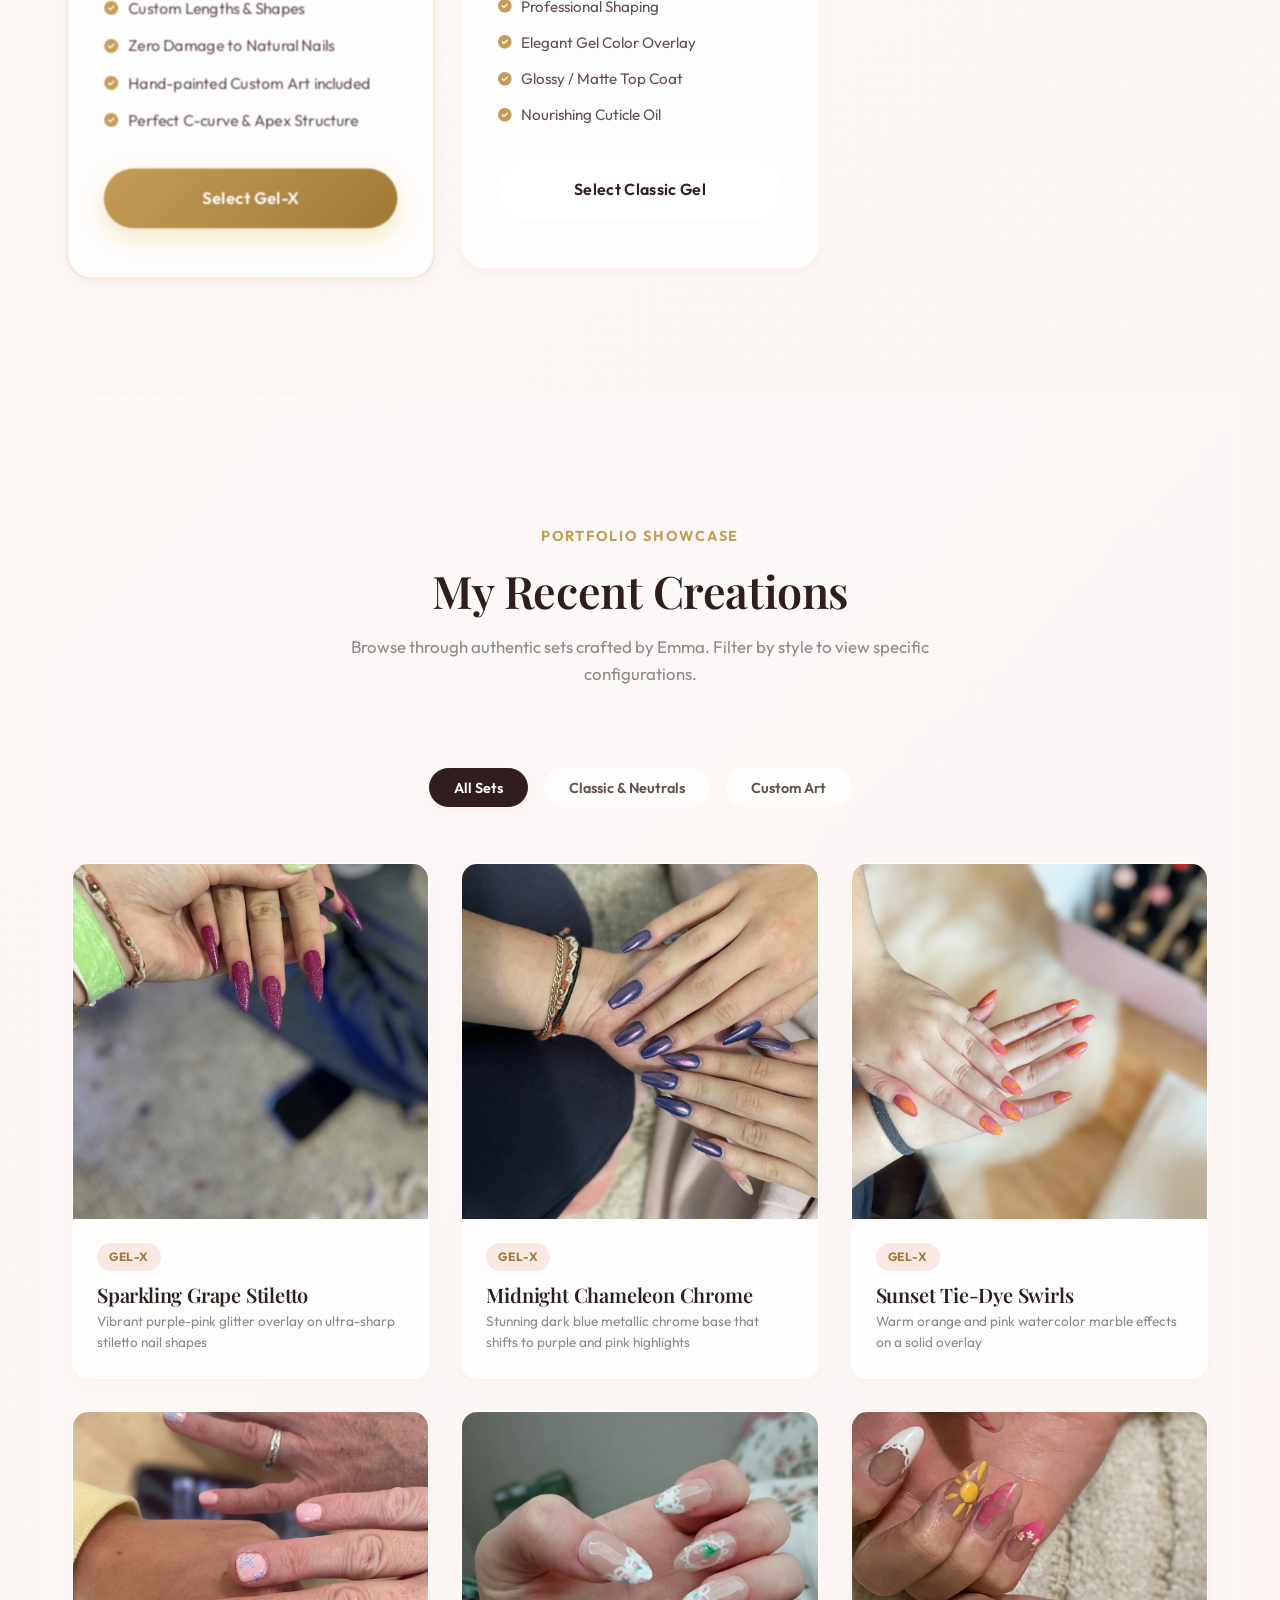
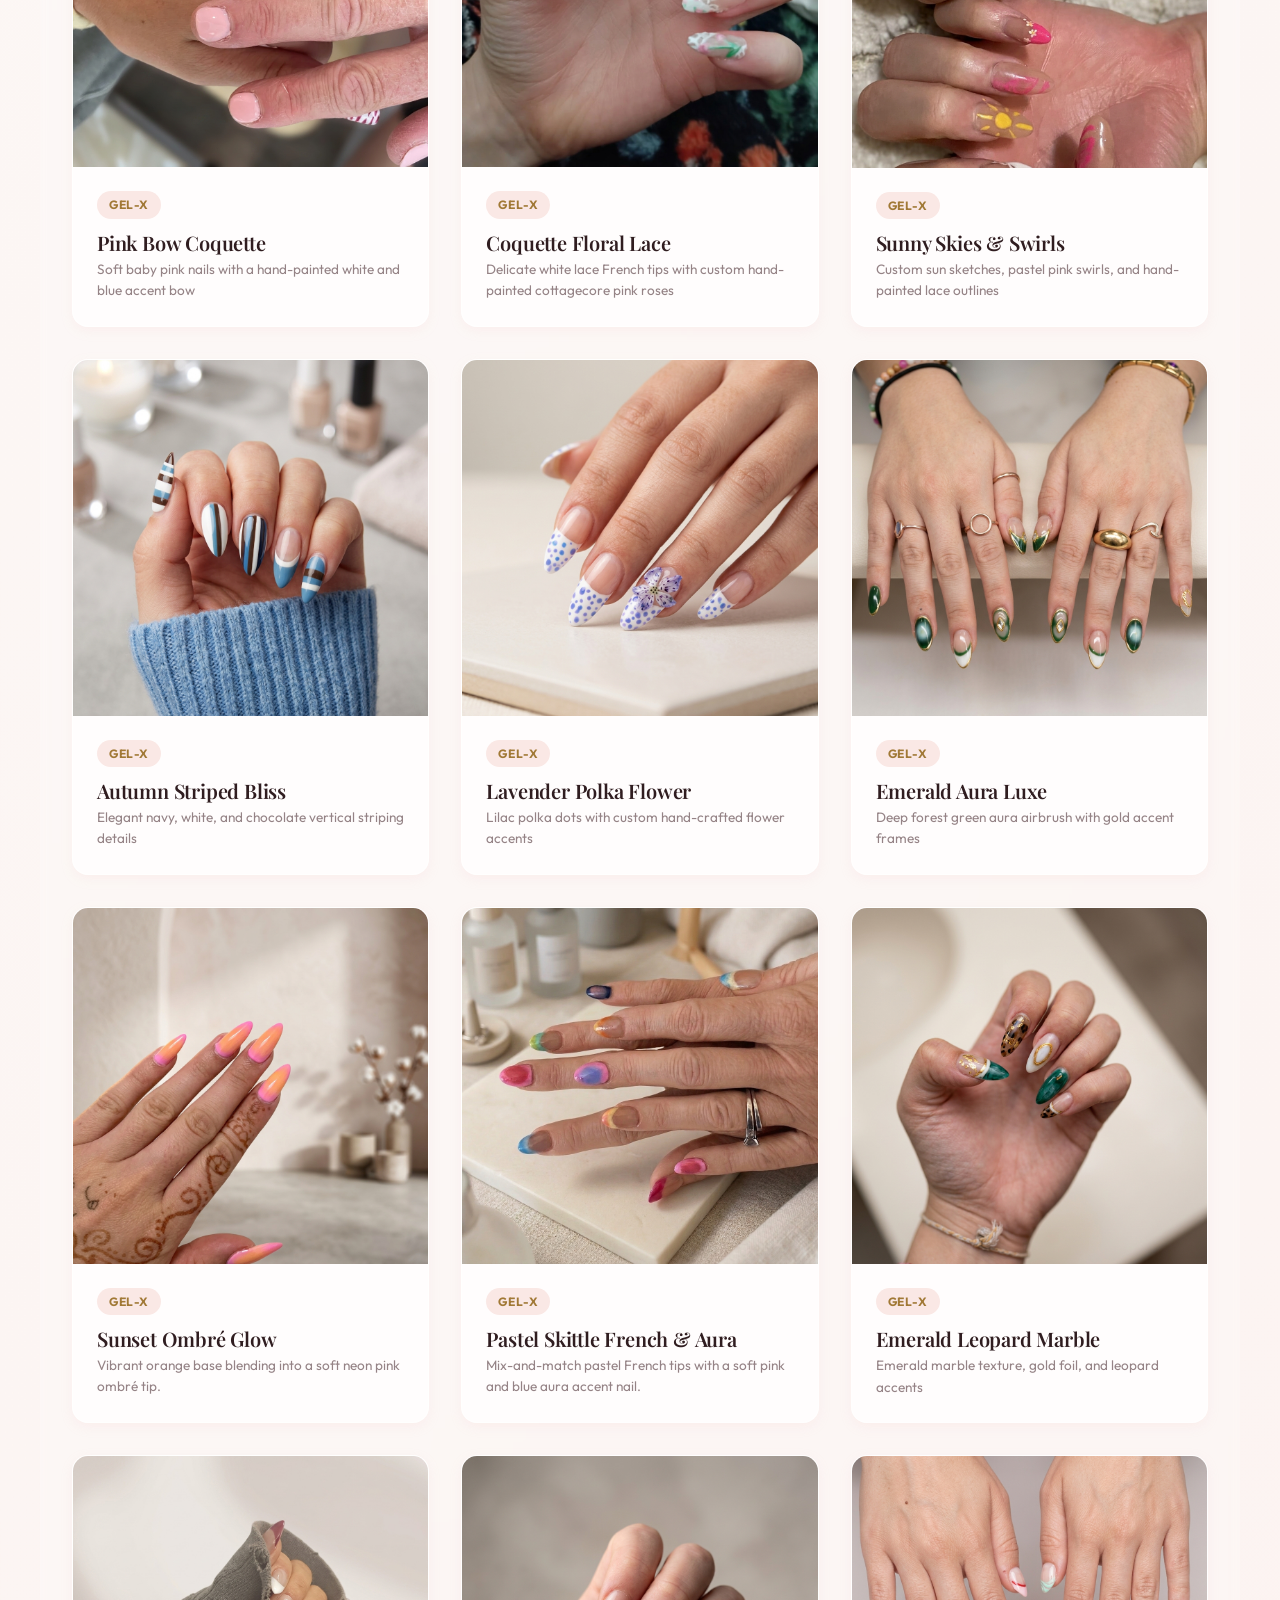
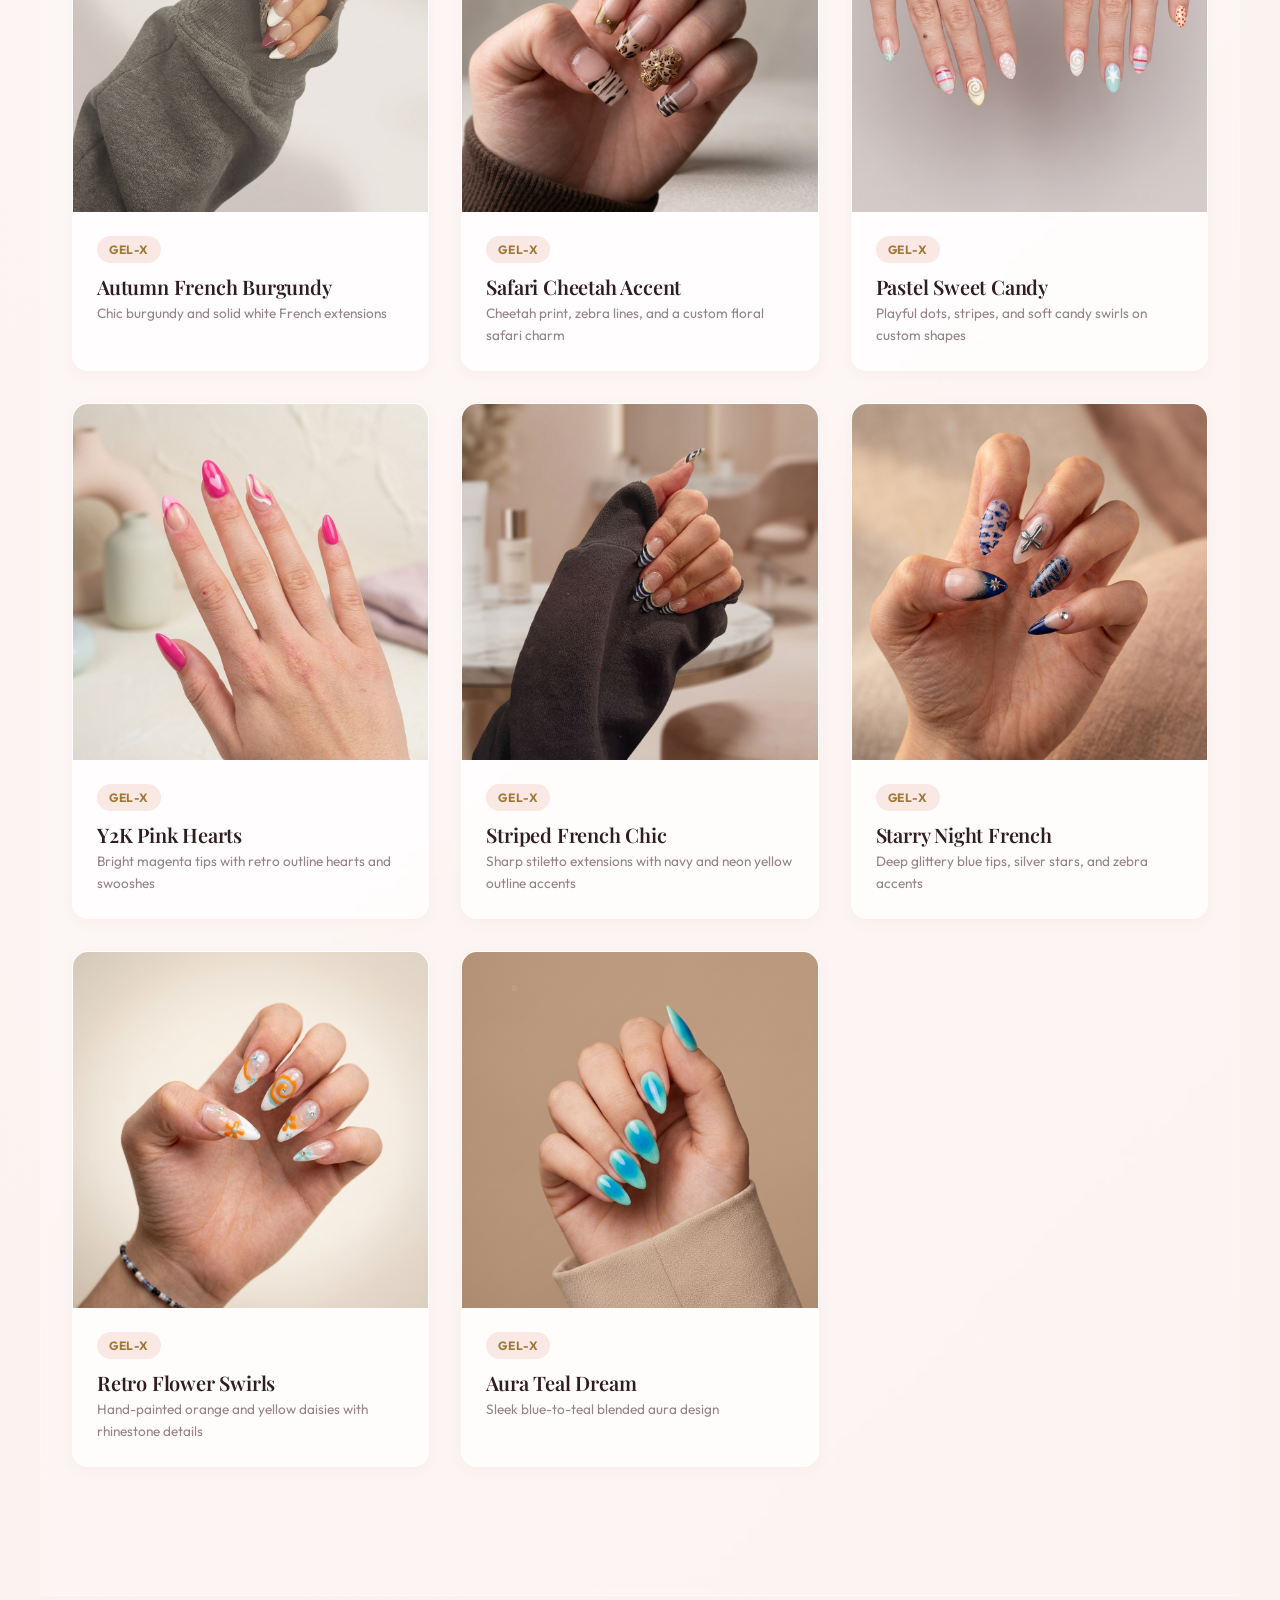
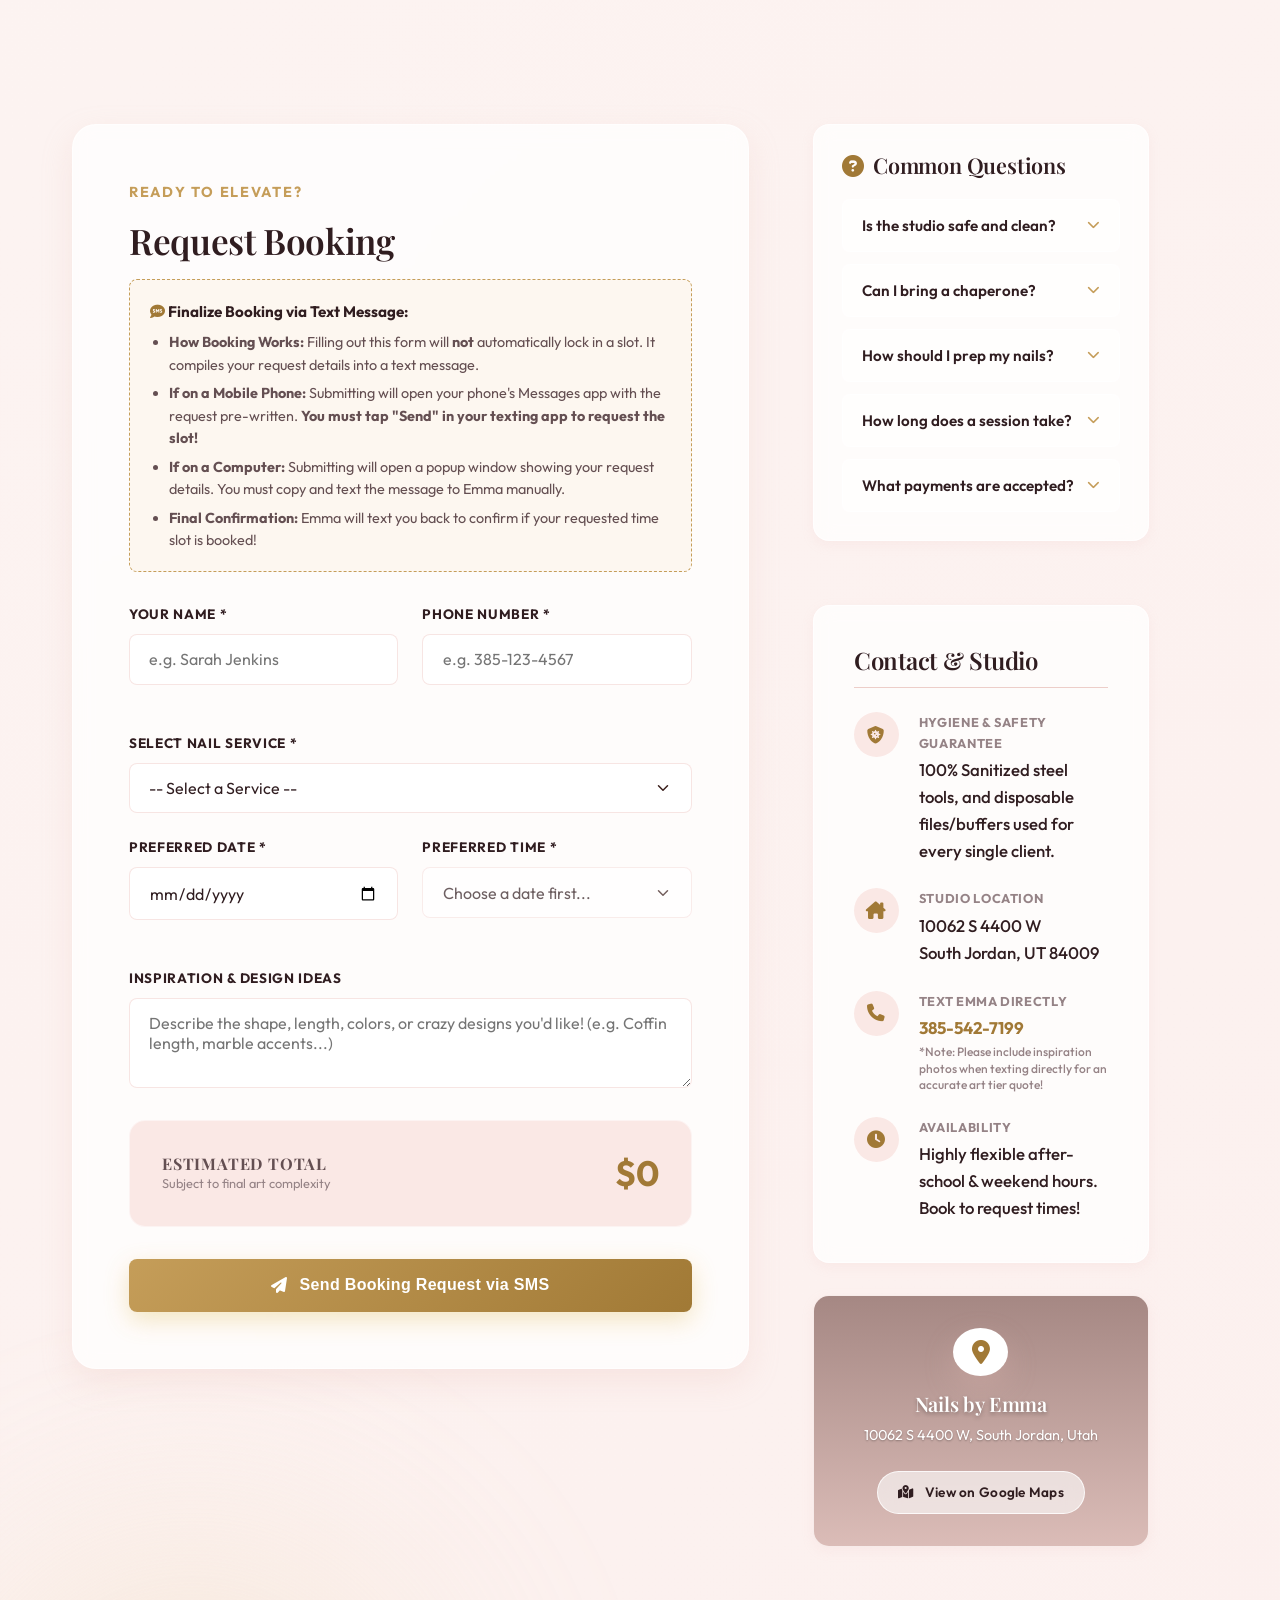
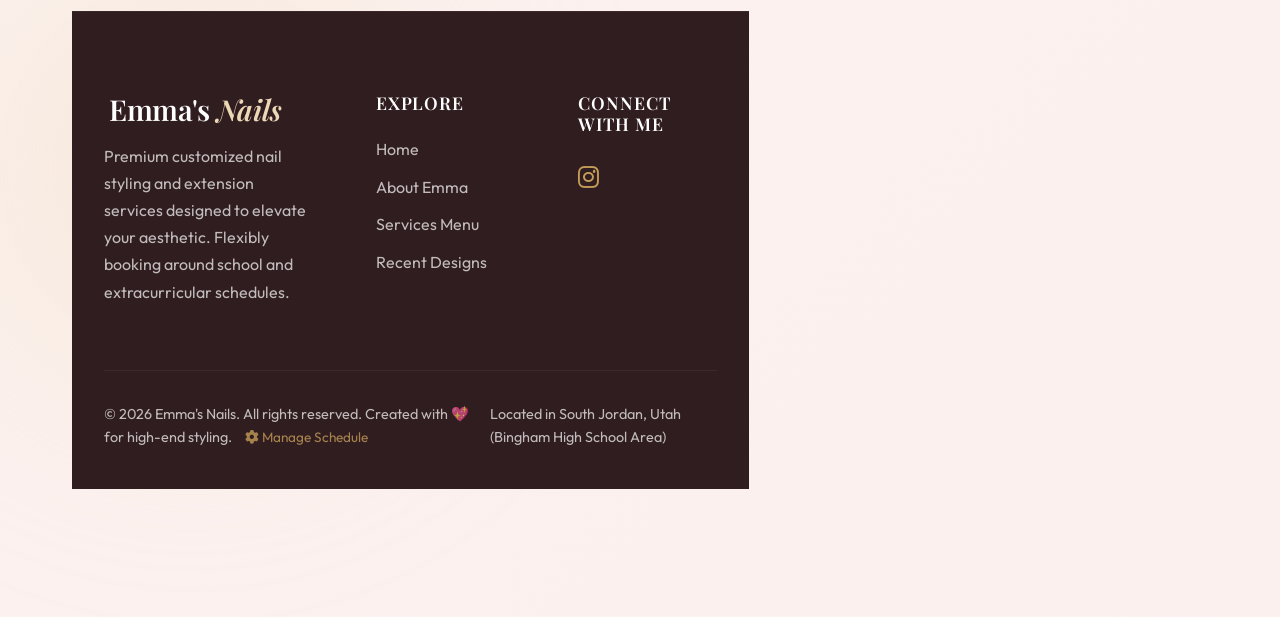
==== commit 08659213: "Simplify pricing model: Flat  for Gel-X, flat  for Classic Gel with all designs included and no upch" ====
--- a/index.html
+++ b/index.html
@@ -105,13 +105,13 @@
             <i class="fa-solid fa-gem"></i>
           </div>
           <h3 class="service-title">Gel-X Extensions</h3>
-          <div class="service-price"><span>$</span>20+</div>
-          <span style="font-size: 0.8rem; font-weight: 700; display: block; margin-top: 0.25rem; color: var(--accent-dark); text-align: center;">Base Price (Solid Color)</span>
+          <div class="service-price"><span>$</span>25</div>
+          <span style="font-size: 0.8rem; font-weight: 700; display: block; margin-top: 0.25rem; color: var(--accent-dark); text-align: center;">Flat Price (All Designs Included!)</span>
           <ul class="service-features" style="margin-top: 1.5rem;">
             <li><i class="fa-solid fa-circle-check"></i> Premium Apres Gel-X Tips</li>
             <li><i class="fa-solid fa-circle-check"></i> Custom Lengths & Shapes</li>
             <li><i class="fa-solid fa-circle-check"></i> Zero Damage to Natural Nails</li>
-            <li><i class="fa-solid fa-circle-check"></i> Solid Color Overlay included</li>
+            <li><i class="fa-solid fa-circle-check"></i> Hand-painted Custom Art included</li>
             <li><i class="fa-solid fa-circle-check"></i> Perfect C-curve & Apex Structure</li>
           </ul>
         </div>
@@ -125,8 +125,8 @@
             <i class="fa-solid fa-sparkles"></i>
           </div>
           <h3 class="service-title">Classic Gel Manicure</h3>
-          <div class="service-price"><span>$</span>10+</div>
-          <span style="font-size: 0.8rem; font-weight: 500; opacity: 0.8; display: block; margin-top: 0.25rem; color: var(--text-medium); text-align: center;">Base Price (Solid Color)</span>
+          <div class="service-price"><span>$</span>10</div>
+          <span style="font-size: 0.8rem; font-weight: 500; opacity: 0.8; display: block; margin-top: 0.25rem; color: var(--text-medium); text-align: center;">Flat Price (All Designs Included!)</span>
           <ul class="service-features" style="margin-top: 1.5rem;">
             <li><i class="fa-solid fa-circle-check"></i> Gentle Cuticle Prep</li>
             <li><i class="fa-solid fa-circle-check"></i> Professional Shaping</li>
@@ -140,31 +140,7 @@
 
     </div>
 
-    <!-- Nail Art & Add-on Menu -->
-    <div class="art-pricing-banner" style="background: rgba(255, 255, 255, 0.45); border: 1px solid var(--accent-light); border-radius: var(--radius-md); padding: 2rem; margin-top: 2.5rem; backdrop-filter: blur(10px); box-shadow: var(--shadow-sm); text-align: left;">
-      <h3 style="font-size: 1.4rem; color: var(--text-dark); margin-bottom: 0.75rem; font-family: 'Playfair Display', serif;"><i class="fa-solid fa-palette" style="color: var(--accent-dark);"></i> Nail Art & Custom Add-ons</h3>
-      <p style="font-size: 0.95rem; color: var(--text-medium); line-height: 1.55; margin-bottom: 1.5rem;">
-        Baseline prices cover a single, solid color. Custom hand-painted art, chrome coatings, and rhinestones require extra time and products. <strong>Final art costs are determined by these Tiers:</strong>
-      </p>
-      <div style="display: grid; grid-template-columns: repeat(auto-fit, minmax(210px, 1fr)); gap: 1.25rem;">
-        <div style="background: rgba(255, 255, 255, 0.65); padding: 1.25rem; border-radius: var(--radius-sm); border: 1px solid rgba(255,255,255,0.85); box-shadow: var(--shadow-sm);">
-          <h4 style="font-size: 1.05rem; color: var(--accent-dark); margin-bottom: 0.4rem; font-weight: 700;">Level 1 Art (+$5)</h4>
-          <p style="font-size: 0.85rem; color: var(--text-medium); line-height: 1.45; margin: 0;">Minimal accent art on 1-2 fingers, polka dots, simple lines, or foil flakes.</p>
-        </div>
-        <div style="background: rgba(255, 255, 255, 0.65); padding: 1.25rem; border-radius: var(--radius-sm); border: 1px solid rgba(255,255,255,0.85); box-shadow: var(--shadow-sm);">
-          <h4 style="font-size: 1.05rem; color: var(--accent-dark); margin-bottom: 0.4rem; font-weight: 700;">Level 2 Art (+$10)</h4>
-          <p style="font-size: 0.85rem; color: var(--text-medium); line-height: 1.45; margin: 0;">French tips on all nails, retro swirls, or custom hand-drawn daisies (e.g. Y2K Hearts).</p>
-        </div>
-        <div style="background: rgba(255, 255, 255, 0.65); padding: 1.25rem; border-radius: var(--radius-sm); border: 1px solid rgba(255,255,255,0.85); box-shadow: var(--shadow-sm);">
-          <h4 style="font-size: 1.05rem; color: var(--accent-dark); margin-bottom: 0.4rem; font-weight: 700;">Level 3 Art (+$15)</h4>
-          <p style="font-size: 0.85rem; color: var(--text-medium); line-height: 1.45; margin: 0;">Intricate hand-painted patterns, marble effects, heavy rhinestones, or gems.</p>
-        </div>
-        <div style="background: rgba(255, 255, 255, 0.65); padding: 1.25rem; border-radius: var(--radius-sm); border: 1px solid rgba(255,255,255,0.85); box-shadow: var(--shadow-sm);">
-          <h4 style="font-size: 1.05rem; color: var(--accent-dark); margin-bottom: 0.4rem; font-weight: 700;">Special Add-ons</h4>
-          <p style="font-size: 0.85rem; color: var(--text-medium); line-height: 1.45; margin: 0;">Chrome Overlays (+$5), Rhinestones (+$5), or safe old Gel/Acrylic removals (+$5).</p>
-        </div>
-      </div>
-    </div>
+
   </section>
 
   <!-- --- GALLERY SECTION --- -->
@@ -237,43 +213,10 @@
           <div class="form-group">
             <label for="service-select">Select Nail Service *</label>
             <select id="service-select" class="form-control" required>
-              <option value="" disabled selected>-- Select a Base Service --</option>
-              <option value="gel-x">Gel-X Extensions ($20)</option>
+              <option value="" disabled selected>-- Select a Service --</option>
+              <option value="gel-x">Gel-X Extensions ($25)</option>
               <option value="normal-gel">Classic Gel Manicure ($10)</option>
             </select>
-          </div>
-
-          <div class="form-group-row">
-            <div class="form-group">
-              <label for="art-tier-select">Nail Art Level</label>
-              <select id="art-tier-select" class="form-control">
-                <option value="none" selected>No Art (Solid Color)</option>
-                <option value="tier1">Level 1: Simple (+$5)</option>
-                <option value="tier2">Level 2: Moderate (+$10)</option>
-                <option value="tier3">Level 3: Detailed (+$15)</option>
-              </select>
-              <div class="art-level-guide" style="margin-top: 0.5rem; font-size: 0.8rem; line-height: 1.4; color: var(--text-medium); background: rgba(255,255,255,0.4); border-radius: var(--radius-sm); padding: 0.75rem; border: 1px dashed var(--primary-dark); text-align: left;">
-                <strong>Art Guide & Examples:</strong>
-                <ul style="padding-left: 1.1rem; margin-top: 0.25rem; display: flex; flex-direction: column; gap: 0.25rem; list-style-type: disc;">
-                  <li><strong>Level 1 (+$5):</strong> Minimal accent nails (1-2 fingers), dots, simple lines, foil flakes.</li>
-                  <li><strong>Level 2 (+$10):</strong> Full French tips, retro swirls, daisies on all nails (e.g. Y2K Hearts).</li>
-                  <li><strong>Level 3 (+$15):</strong> Intricate hand-painted designs, marble patterns, rhinestones, charms.</li>
-                </ul>
-              </div>
-            </div>
-            <div class="form-group" style="display: flex; flex-direction: column; justify-content: center;">
-              <label style="margin-bottom: 0.5rem; font-size: 0.8rem; font-weight: 700; text-transform: uppercase; color: var(--text-medium); letter-spacing: 0.05em;">Special Details</label>
-              <div style="display: flex; flex-wrap: wrap; gap: 0.8rem;">
-                <div style="display: flex; align-items: center; gap: 0.4rem;">
-                  <input type="checkbox" id="addon-chrome" value="chrome" class="addon-checkbox" style="width: 18px; height: 18px; accent-color: var(--accent);">
-                  <label for="addon-chrome" style="margin-bottom: 0; font-size: 0.85rem; font-weight: 500; text-transform: none; letter-spacing: 0;">Chrome (+$5)</label>
-                </div>
-                <div style="display: flex; align-items: center; gap: 0.4rem;">
-                  <input type="checkbox" id="addon-stones" value="rhinestones" class="addon-checkbox" style="width: 18px; height: 18px; accent-color: var(--accent);">
-                  <label for="addon-stones" style="margin-bottom: 0; font-size: 0.85rem; font-weight: 500; text-transform: none; letter-spacing: 0;">Stones (+$5)</label>
-                </div>
-              </div>
-            </div>
           </div>
 
           <div class="form-group-row">
